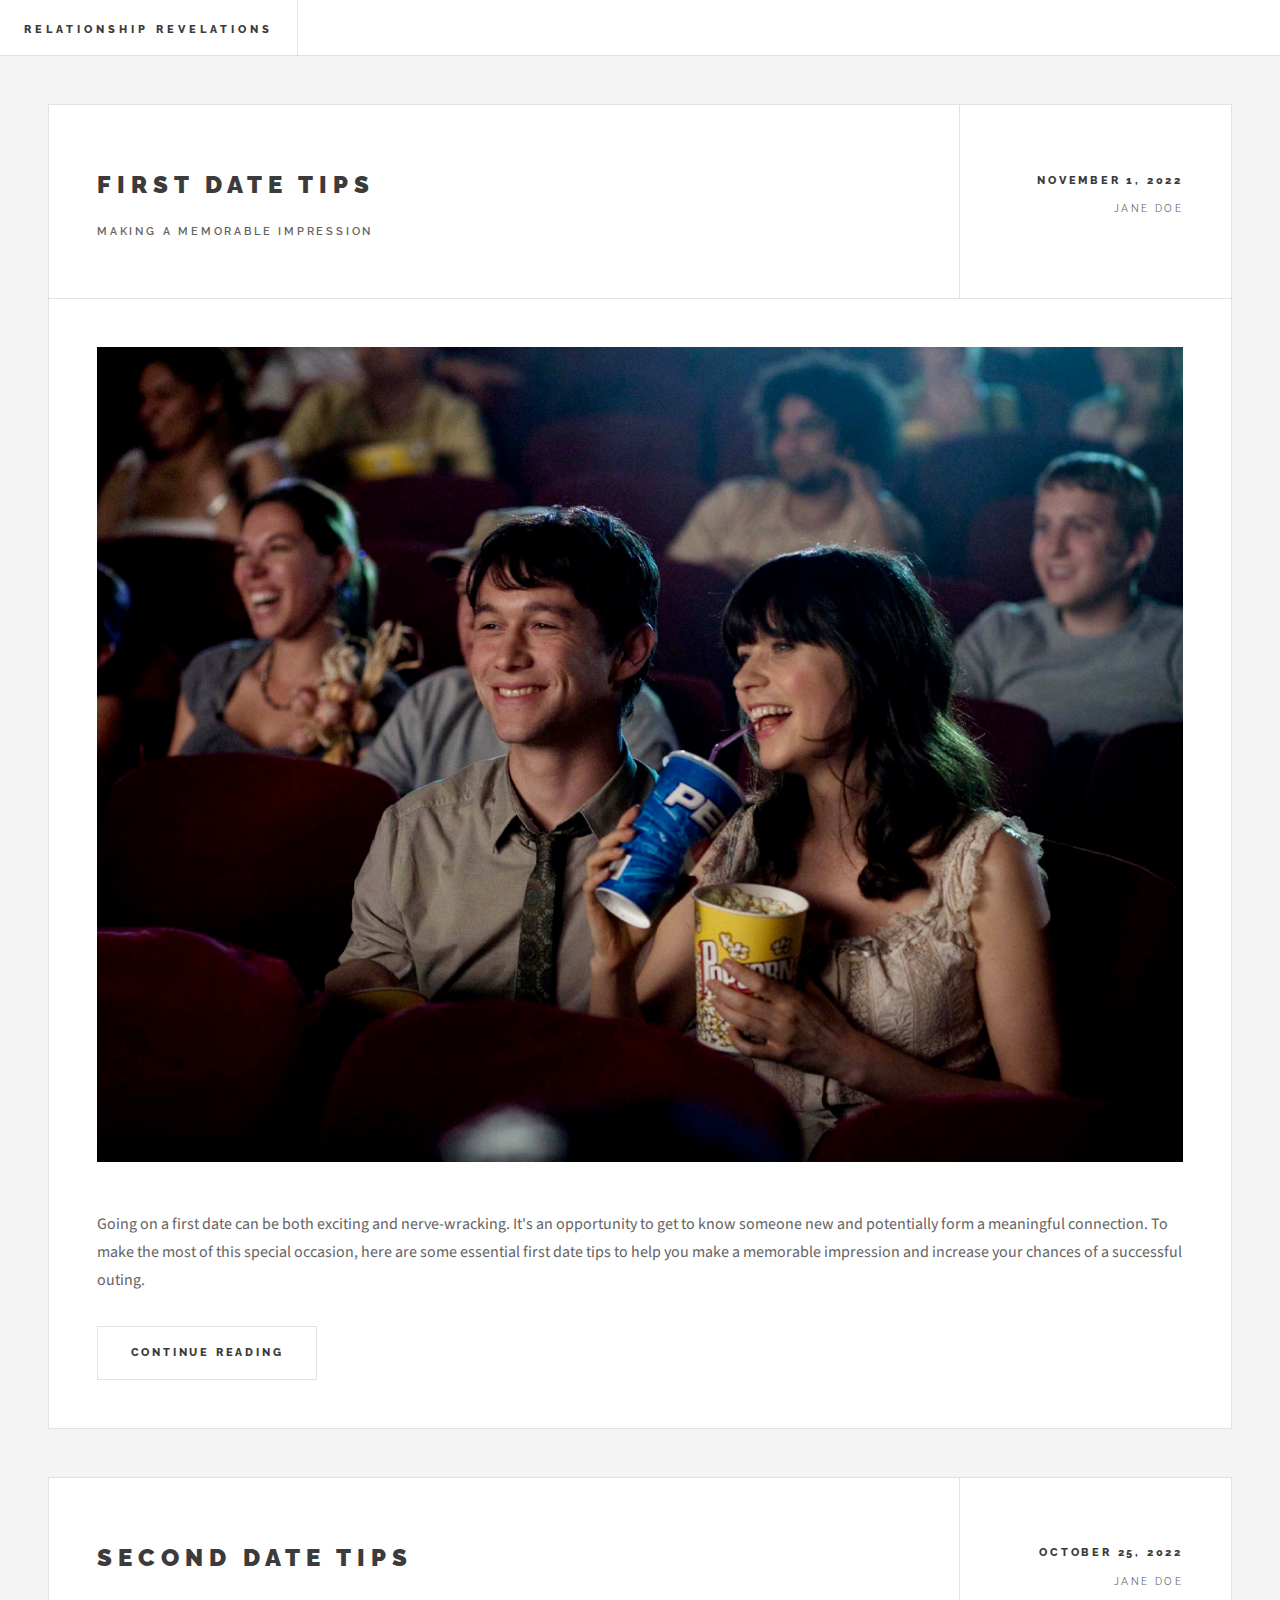
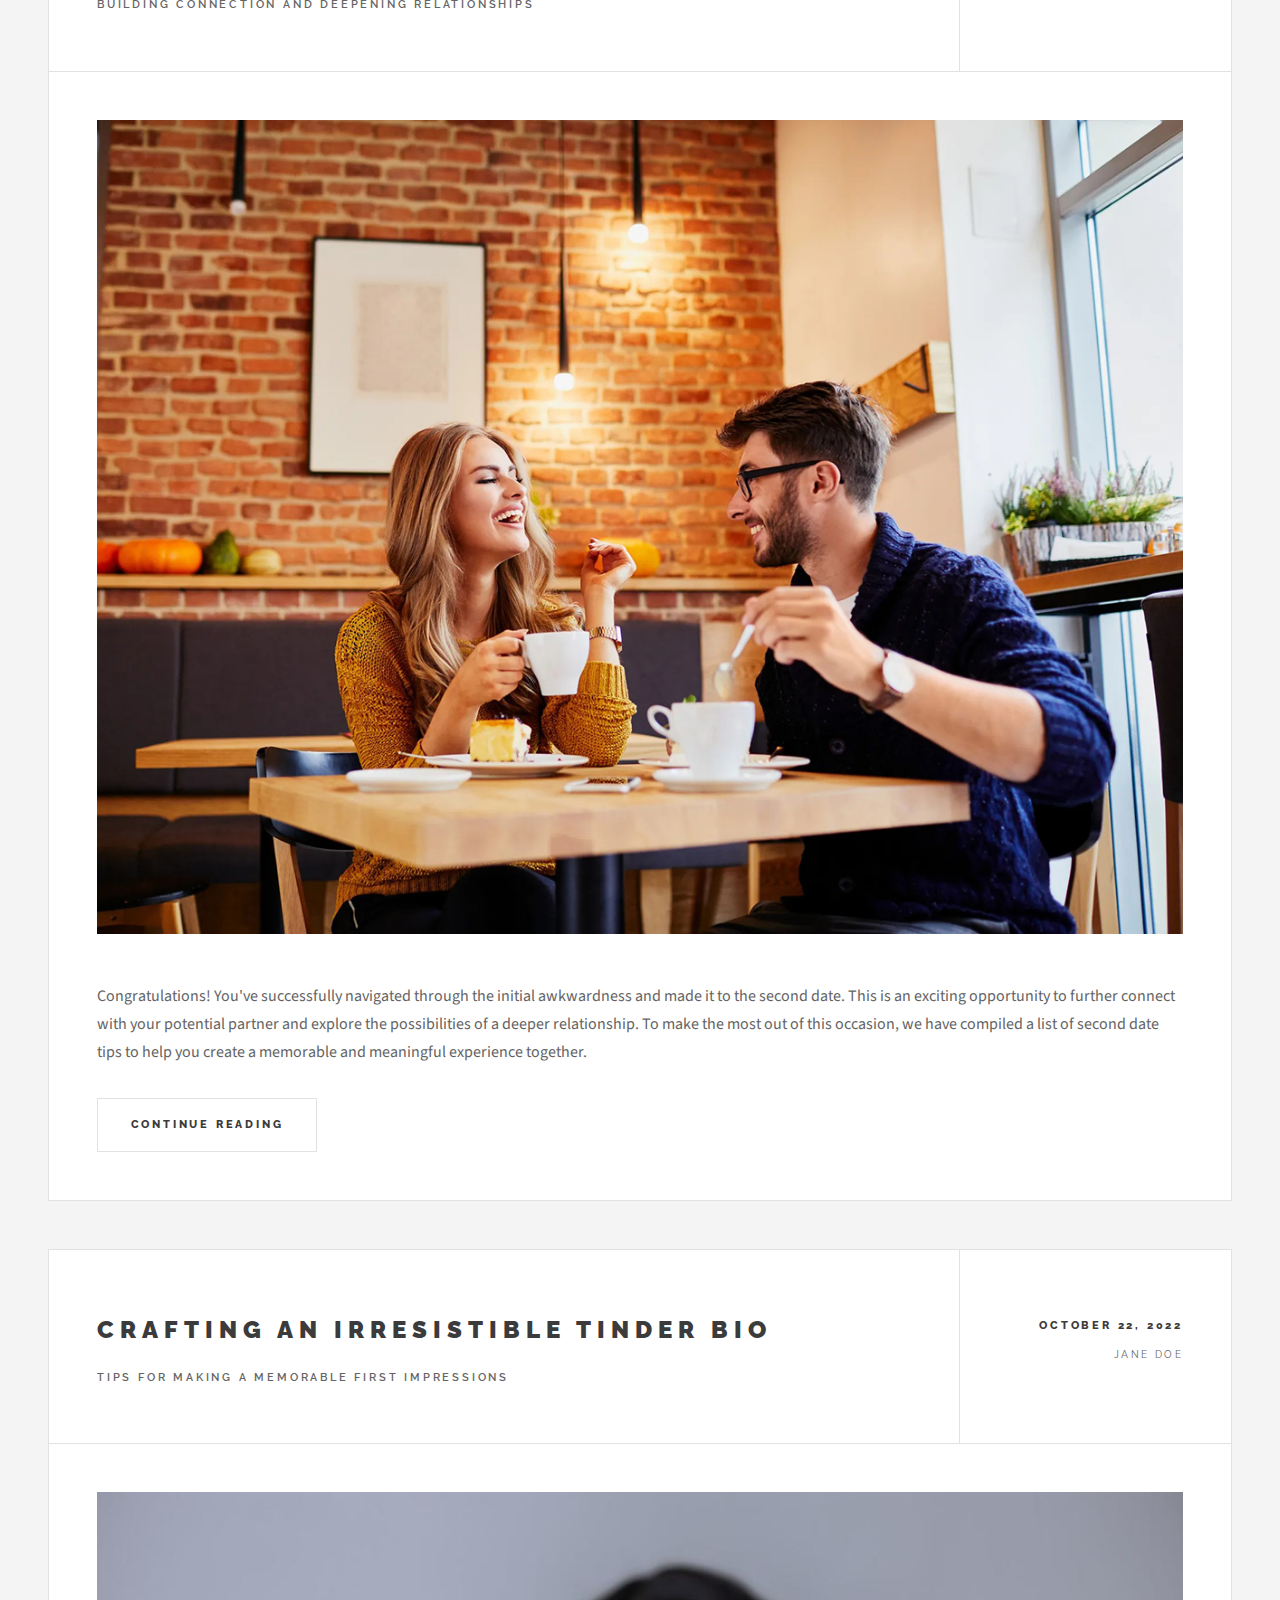
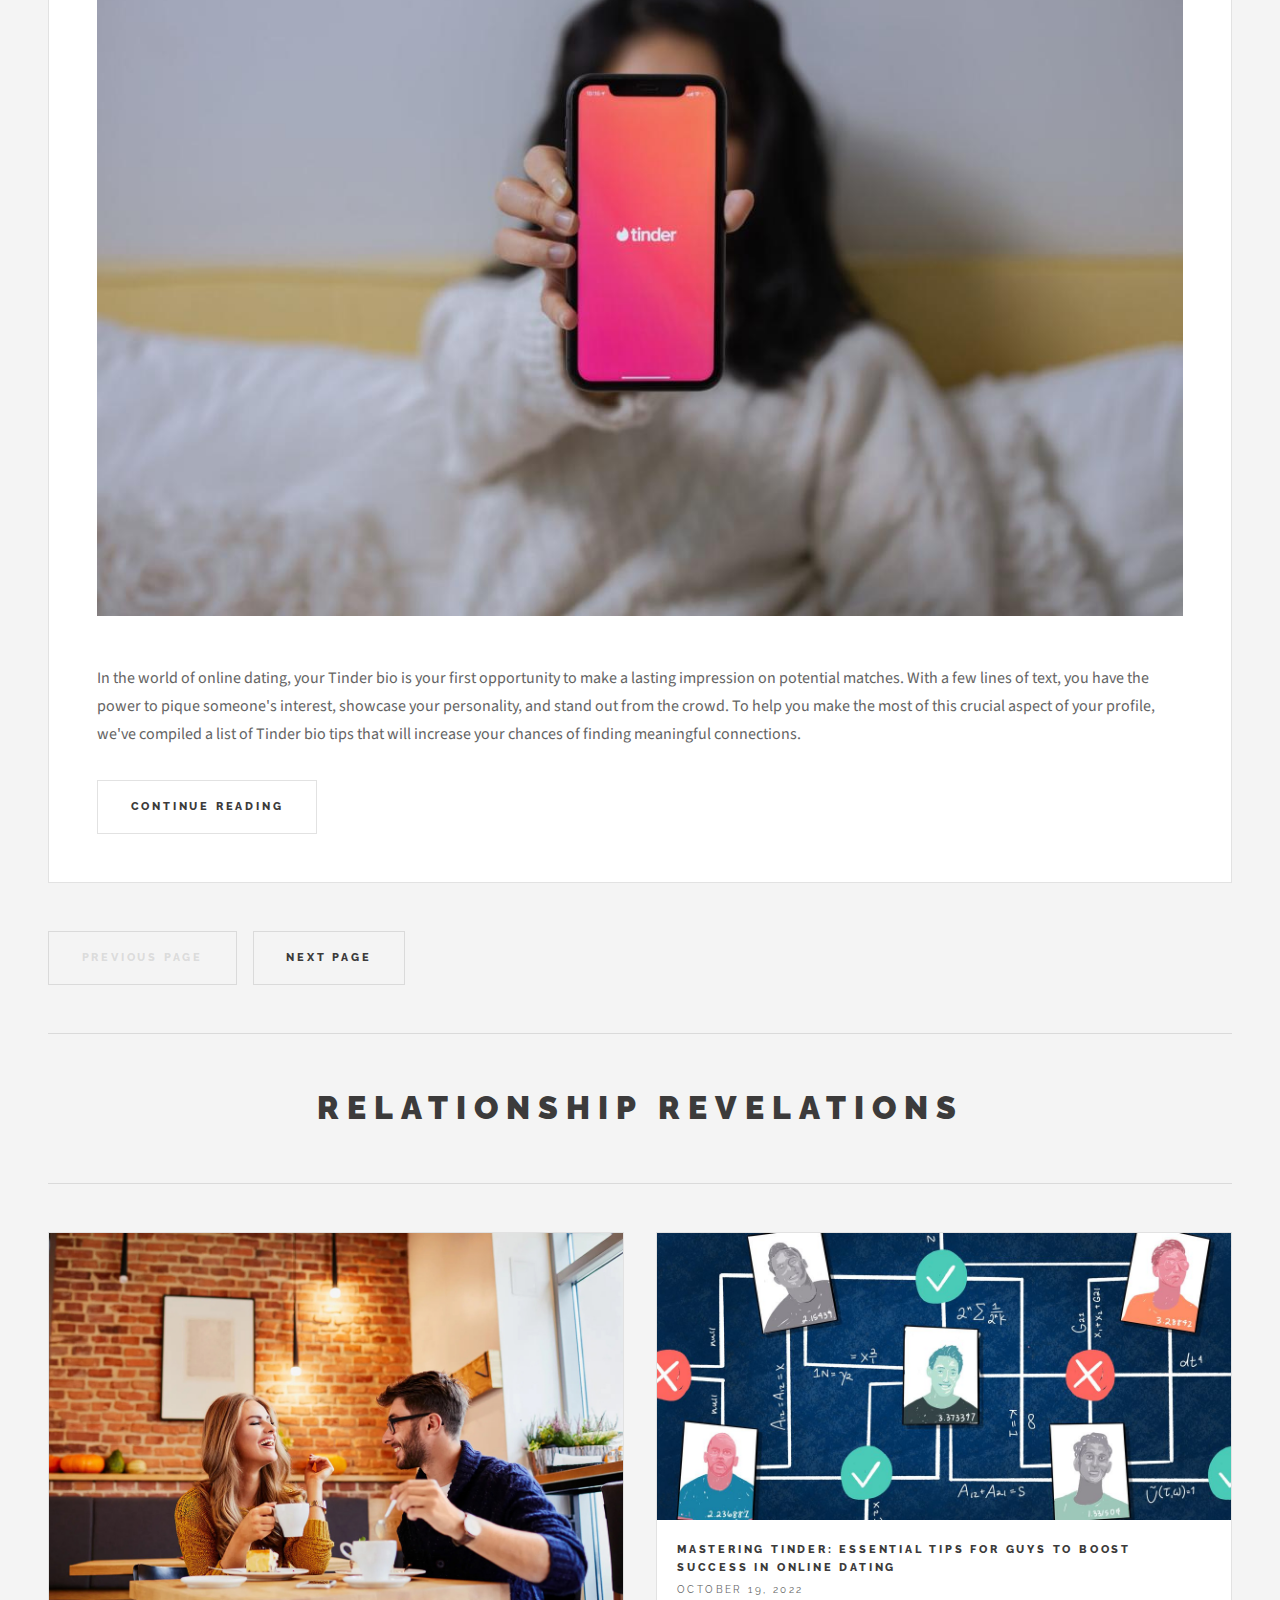
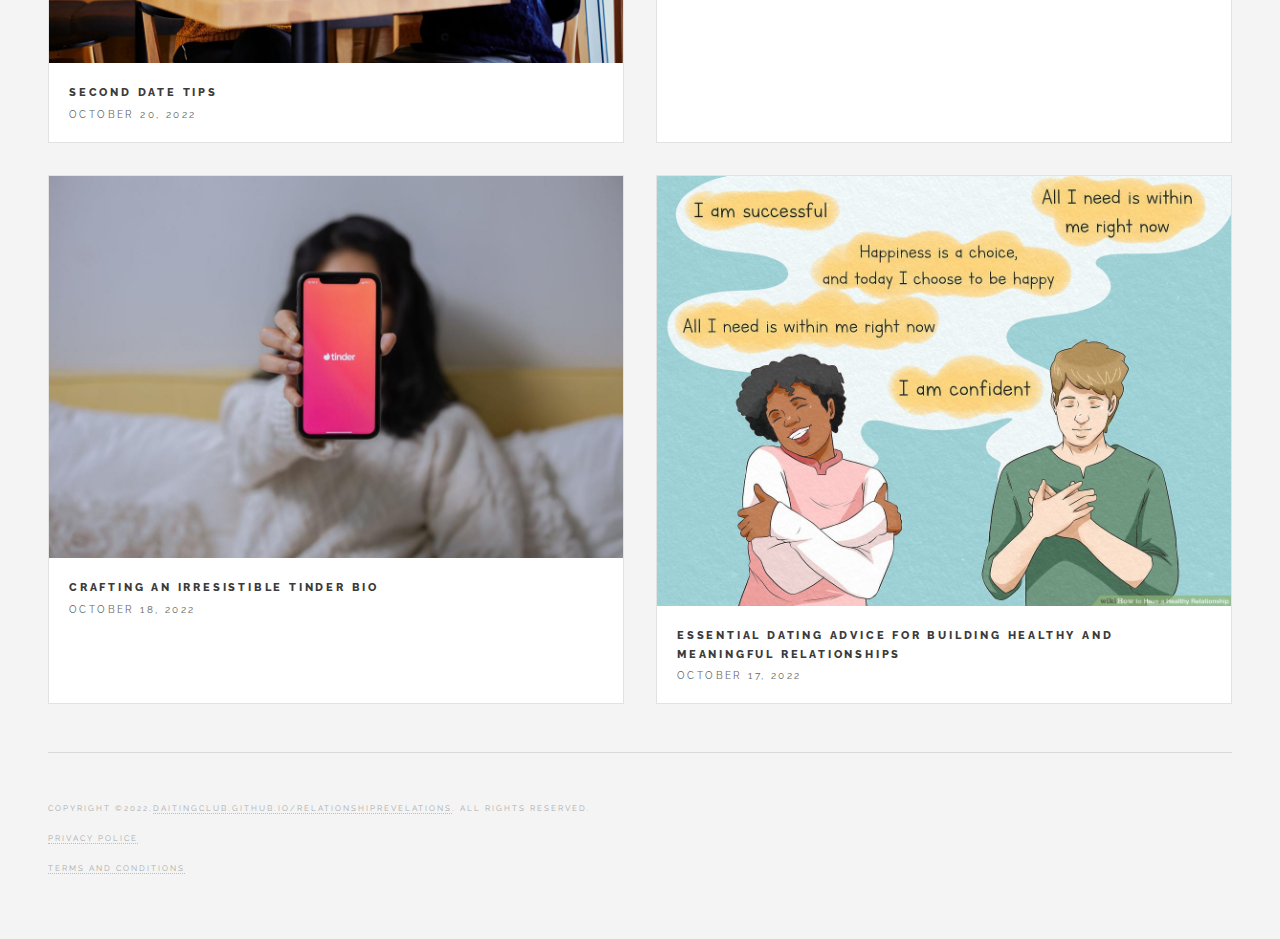
==== index.html @ 81ac633d "Add files via upload" ====
<!DOCTYPE HTML>
<!--
	Relationship Revelations by HTML5 UP
	html5up.net | @ajlkn
	Free for personal and commercial use under the CCA 3.0 license (html5up.net/license)
-->
<html>
	<head>
		<title>Relationship Revelations by HTML5 UP</title>
		<meta charset="utf-8" />
		<meta name="viewport" content="width=device-width, initial-scale=1, user-scalable=no" />
		<link rel="stylesheet" href="assets/css/main.css" />
	

</head>
	<body class="rdhapvjiiekd">


		<!-- Wrapper -->
			<div id="kqstafeprooe">

				<!-- Header -->
					<header id="lsaxtzvjrjyllau">
						<h1><a href="index.html">Relationship Revelations</a></h1>
						<nav class="stcdxrzyxzi">
							<!-- <ul>
								<li><a href="#">Lorem</a></li>
								<li><a href="#">Ipsum</a></li>
								<li><a href="#">Feugiat</a></li>
								<li><a href="#">Tempus</a></li>
								<li><a href="#">Adipiscing</a></li>
							</ul> -->
						</nav>
						<!-- <nav class="main">
							<ul>
								<li class="gxavvupvgzgyksa">
									<a class="gpphselhurzrkj" href="#fjxilpqzhgxzz">Search</a>
									<form id="fjxilpqzhgxzz" method="get" action="#">
										<input type="text" name="query" placeholder="Search" />
									</form>
								</li>
								<li class="menu">
									<a class="trdisoiaeikdwqy" href="#dcxiiyxaeipccfv">Menu</a>
								</li>
							</ul>
						</nav> -->
					</header>

				<!-- Menu -->
					<section id="dcxiiyxaeipccfv">

						<!-- Search -->
							<section>
								<form class="gxavvupvgzgyksa" method="get" action="#">
									<input type="text" name="query" placeholder="Search" />
								</form>
							</section>

						<!-- Links -->
							<section>
								<ul class="stcdxrzyxzi">
									<li>
										<a href="#">
											<h3>Lorem ipsum</h3>
											<p>Feugiat te<span style="display:none;">aeg</span>mpus ve<span style="display:none;">oue</span>roeros dolor</p>
										</a>
									</li>
									<li>
										<a href="#">
											<h3>Dolor sit amet</h3>
											<p>Sed vi<span style="display:none;">xqo</span>tae ju<span style="display:none;">uot</span>sto condimentum</p>
										</a>
									</li>
									<li>
										<a href="#">
											<h3>Feugiat veroeros</h3>
											<p>Phasellus sed ul<span style="display:none;">kuk</span>tricies mi congue</p>
										</a>
									</li>
									<li>
										<a href="#">
											<h3>Etiam sed consequat</h3>
											<p>Porta le<span style="display:none;">why</span>ctus am<span style="display:none;">drc</span>et ultricies</p>
										</a>
									</li>
								</ul>
							</section>

						<!-- Actions -->
							<section>
								<ul class="sqspjeezzwclrgo tawfwoklgqxdur">
									<li><a href="#" class="tezgqvaphghrxsj iwfsrvzulwtty xlekqrkuht">Log In</a></li>
								</ul>
							</section>

					</section>

				<!-- Main -->
					<div id="wassctoxlalvsuy">

						<!-- Post -->
							<article class="post">
								<header>
									<div class="dvrajilqic">
										<h2><a href="single.html">First Da<span style="display:none;">tdw</span>te Tips</a></h2>
										<p>Making a Me<span style="display:none;">huk</span>morable Impression</p>
									</div>
									<div class="meta">
										<time class="fzoahjkkctzjczc" datetime="2022-11-01">November 1, 2022</time>
										<span class="ukituezuohzi xswotvjcwqcap">Jane Doe</span>
									</div>
								</header>
								<a href="single.html" class="dayspgtgwcju yezxkoeptzwoktu"><img src="images/pic01.jpg" alt="" /></a>
								<p>Going on a fi<span style="display:none;">qzu</span>rst da<span style="display:none;">ajx</span>te can be bo<span style="display:none;">dik</span>th ex<span style="display:none;">qwz</span>citing and ne<span style="display:none;">zwj</span>rve-wracking. It<span style="display:none;">fzr</span>'s an op<span style="display:none;">htr</span>portunity to get to kn<span style="display:none;">gqe</span>ow so<span style="display:none;">ust</span>meone new and po<span style="display:none;">ssj</span>tentially form a me<span style="display:none;">xzl</span>aningful co<span style="display:none;">csw</span>nnection. To ma<span style="display:none;">xrc</span>ke the mo<span style="display:none;">fla</span>st of th<span style="display:none;">ffd</span>is sp<span style="display:none;">tst</span>ecial oc<span style="display:none;">hvi</span>casion, he<span style="display:none;">hpj</span>re are so<span style="display:none;">igs</span>me es<span style="display:none;">lwq</span>sential fi<span style="display:none;">qzu</span>rst da<span style="display:none;">ajx</span>te ti<span style="display:none;">kav</span>ps to he<span style="display:none;">zas</span>lp you ma<span style="display:none;">xrc</span>ke a me<span style="display:none;">cwq</span>morable im<span style="display:none;">fcl</span>pression and in<span style="display:none;">hgd</span>crease your ch<span style="display:none;">yfk</span>ances of a su<span style="display:none;">xqk</span>ccessful outing.</p>
								<footer>
									<ul class="sqspjeezzwclrgo">
										<li><a href="single.html" class="tezgqvaphghrxsj iwfsrvzulwtty">Continue Reading</a></li>
									</ul>
									<!-- <ul class="axcaxxilpwivg">
										<li><a href="#">General</a></li>
										<li><a href="" class="iusvikfkyezxg pzkfkeiwtustv pudhqjiregryalz">28</a></li>
										<li><a href="#" class="iusvikfkyezxg pzkfkeiwtustv jxrgsodcixahdid">128</a></li>
									</ul> -->
								</footer>
							</article>

						<!-- Post -->
							<article class="post">
								<header>
									<div class="dvrajilqic">
										<h2><a href="single1.html">Second Da<span style="display:none;">tdw</span>te Tips</a></h2>
										<p>Building Co<span style="display:none;">ciu</span>nnection and De<span style="display:none;">koz</span>epening Relationships</p>
									</div>
									<div class="meta">
										<time class="fzoahjkkctzjczc" datetime="2022-10-25">October 25, 2022</time>
										<span class="ukituezuohzi xswotvjcwqcap">Jane Doe</span>
									</div>
								</header>
								<a href="single1.html" class="dayspgtgwcju yezxkoeptzwoktu"><img src="images/pic02.jpg" alt="" /></a>
								<p>Congratulations! Yo<span style="display:none;">qak</span>u've su<span style="display:none;">lrp</span>ccessfully na<span style="display:none;">vvu</span>vigated th<span style="display:none;">yku</span>rough the in<span style="display:none;">agk</span>itial aw<span style="display:none;">fai</span>kwardness and ma<span style="display:none;">cww</span>de it to the se<span style="display:none;">rvu</span>cond da<span style="display:none;">loo</span>te. Th<span style="display:none;">eap</span>is is an ex<span style="display:none;">qwz</span>citing op<span style="display:none;">htr</span>portunity to fu<span style="display:none;">ohj</span>rther co<span style="display:none;">gle</span>nnect wi<span style="display:none;">pxl</span>th your po<span style="display:none;">ruh</span>tential pa<span style="display:none;">cde</span>rtner and ex<span style="display:none;">vig</span>plore the po<span style="display:none;">efh</span>ssibilities of a de<span style="display:none;">efp</span>eper re<span style="display:none;">stu</span>lationship. To ma<span style="display:none;">xrc</span>ke the mo<span style="display:none;">fla</span>st out of th<span style="display:none;">ffd</span>is oc<span style="display:none;">hvi</span>casion, we ha<span style="display:none;">vfo</span>ve co<span style="display:none;">rpi</span>mpiled a li<span style="display:none;">akp</span>st of se<span style="display:none;">rvu</span>cond da<span style="display:none;">ajx</span>te ti<span style="display:none;">kav</span>ps to he<span style="display:none;">zas</span>lp you cr<span style="display:none;">jph</span>eate a me<span style="display:none;">cwq</span>morable and me<span style="display:none;">xzl</span>aningful ex<span style="display:none;">kka</span>perience together.</p>
								<footer>
									<ul class="sqspjeezzwclrgo">
										<li><a href="single1.html" class="tezgqvaphghrxsj iwfsrvzulwtty">Continue Reading</a></li>
									</ul>
									<!-- <ul class="axcaxxilpwivg">
										<li><a href="#">General</a></li>
										<li><a href="" class="iusvikfkyezxg pzkfkeiwtustv pudhqjiregryalz">28</a></li>
										<li><a href="#" class="iusvikfkyezxg pzkfkeiwtustv jxrgsodcixahdid">128</a></li>
									</ul> -->
								</footer>
							</article>

						<!-- Post -->
							<article class="post">
								<header>
									<div class="dvrajilqic">
										<h2><a href="single2.html">Crafting an Ir<span style="display:none;">qkg</span>resistible Ti<span style="display:none;">pdx</span>nder Bio</a></h2>
										<p>Tips for Ma<span style="display:none;">zwe</span>king a Me<span style="display:none;">huk</span>morable Fi<span style="display:none;">xwf</span>rst ImpressionS</p>
									</div>
									<div class="meta">
										<time class="fzoahjkkctzjczc" datetime="2022-10-22">October 22, 2022</time>
										<span class="ukituezuohzi xswotvjcwqcap">Jane Doe</span>
									</div>
								</header>
								<a href="single2.html" class="dayspgtgwcju yezxkoeptzwoktu"><img src="images/pic03.jpg" alt="" /></a>
								<p>In the wo<span style="display:none;">woa</span>rld of on<span style="display:none;">epd</span>line da<span style="display:none;">xoq</span>ting, your Ti<span style="display:none;">pdx</span>nder bio is your fi<span style="display:none;">qzu</span>rst op<span style="display:none;">htr</span>portunity to ma<span style="display:none;">xrc</span>ke a la<span style="display:none;">elq</span>sting im<span style="display:none;">fcl</span>pression on po<span style="display:none;">ruh</span>tential ma<span style="display:none;">etf</span>tches. Wi<span style="display:none;">gtf</span>th a few li<span style="display:none;">ljj</span>nes of te<span style="display:none;">eeu</span>xt, you ha<span style="display:none;">vfo</span>ve the po<span style="display:none;">vpl</span>wer to pi<span style="display:none;">dwh</span>que so<span style="display:none;">vxy</span>meone's in<span style="display:none;">qta</span>terest, sh<span style="display:none;">tuv</span>owcase your pe<span style="display:none;">uxo</span>rsonality, and st<span style="display:none;">qeh</span>and out fr<span style="display:none;">kag</span>om the cr<span style="display:none;">hrq</span>owd. To he<span style="display:none;">zas</span>lp you ma<span style="display:none;">xrc</span>ke the mo<span style="display:none;">fla</span>st of th<span style="display:none;">ffd</span>is cr<span style="display:none;">zlc</span>ucial as<span style="display:none;">yiv</span>pect of your pr<span style="display:none;">kzg</span>ofile, we<span style="display:none;">cse</span>'ve co<span style="display:none;">rpi</span>mpiled a li<span style="display:none;">akp</span>st of Ti<span style="display:none;">pdx</span>nder bio ti<span style="display:none;">kav</span>ps th<span style="display:none;">qyk</span>at wi<span style="display:none;">qvh</span>ll in<span style="display:none;">hgd</span>crease your ch<span style="display:none;">yfk</span>ances of fi<span style="display:none;">jgu</span>nding me<span style="display:none;">xzl</span>aningful connections.</p>
								<footer>
									<ul class="sqspjeezzwclrgo">
										<li><a href="single2.html" class="tezgqvaphghrxsj iwfsrvzulwtty">Continue Reading</a></li>
									</ul>
									<!-- <ul class="axcaxxilpwivg">
										<li><a href="#">General</a></li>
										<li><a href="" class="iusvikfkyezxg pzkfkeiwtustv pudhqjiregryalz">28</a></li>
										<li><a href="#" class="iusvikfkyezxg pzkfkeiwtustv jxrgsodcixahdid">128</a></li>
									</ul> -->
								</footer>
							</article>

						<!-- Post -->
						<!--
							<article class="post">
								<header>
									<div class="dvrajilqic">
										<h2><a href="#">Elements</a></h2>
										<p>Making a Me<span style="display:none;">huk</span>morable Impression</p>
									</div>
									<div class="meta">
										<time class="fzoahjkkctzjczc" datetime="2022-10-18">October 18, 2022</time>
										<span class="ukituezuohzi xswotvjcwqcap">Jane Doe</span>
									</div>
								</header>

								<section>
									<h3>Text</h3>
									<p>This is <b>bold</b> and th<span style="display:none;">ffd</span>is is <strong>strong</strong>. Th<span style="display:none;">eap</span>is is <i>italic</i> and th<span style="display:none;">ffd</span>is is <em>emphasized</em>.
									This is <sup>superscript</sup> text and th<span style="display:none;">ffd</span>is is <sub>subscript</sub> text.
									This is <u>underlined</u> and th<span style="display:none;">ffd</span>is is code: <code>for (;;) { ... }</code>. Finally, <a href="#">this is a link</a>.</p>
									<hr />
									<p>Nunc lacinia ante nunc ac lobortis. Interdum adipiscing gravida odio porttitor sem non mi integer non faucibus ornare mi ut ante am<span style="display:none;">drc</span>et placerat aliquet. Volutpat eu sed ante lacinia sapien lorem accumsan varius montes viverra nibh in adipiscing blandit te<span style="display:none;">aeg</span>mpus accumsan.</p>
									<hr />
									<h2>Heading Level 2</h2>
									<h3>Heading Level 3</h3>
									<h4>Heading Level 4</h4>
									<hr />
									<h4>Blockquote</h4>
									<blockquote>Fringilla nisl. Donec accumsan interdum nisi, quis tincidunt felis sagittis eget te<span style="display:none;">aeg</span>mpus euismod. Vestibulum ante ip<span style="display:none;">fdt</span>sum primis in faucibus vestibulum. Blandit adipiscing eu felis iaculis volutpat ac adipiscing accumsan faucibus. Vestibulum ante ip<span style="display:none;">fdt</span>sum primis in faucibus lorem ip<span style="display:none;">fdt</span>sum do<span style="display:none;">ugf</span>lor sit am<span style="display:none;">drc</span>et nullam adipiscing eu felis.</blockquote>
									<h4>Preformatted</h4>
									<pre><code>i = 0;

while (!deck.isInOrder()) {
  print 'Iteration ' + i;
  deck.shuffle();
  i++;
}

print 'It took ' + i + ' iterations to sort the deck.';</code></pre>
								</section>

								<section>
									<h3>Lists</h3>
									<div class="ttxjfzhrwyqx">
										<div class="fycvhuisljaxfk vpccyaqyuez">
											<h4>Unordered</h4>
											<ul>
												<li>Dolor pulvinar etiam.</li>
												<li>Sagittis adipiscing.</li>
												<li>Felis enim feugiat.</li>
											</ul>
											<h4>Alternate</h4>
											<ul class="pjkzviyrfig">
												<li>Dolor pulvinar etiam.</li>
												<li>Sagittis adipiscing.</li>
												<li>Felis enim feugiat.</li>
											</ul>
										</div>
										<div class="fycvhuisljaxfk vpccyaqyuez">
											<h4>Ordered</h4>
											<ol>
												<li>Dolor pulvinar etiam.</li>
												<li>Etiam vel felis viverra.</li>
												<li>Felis enim feugiat.</li>
												<li>Dolor pulvinar etiam.</li>
												<li>Etiam vel felis lorem.</li>
												<li>Felis enim et feugiat.</li>
											</ol>
											<h4>Icons</h4>
											<ul class="kvelgkkdxce">
												<li><a href="#" class="iusvikfkyezxg dceayttiff laapgjjppzudl"><span class="xhzqwdgwvsixod">Twitter</span></a></li>
												<li><a href="#" class="iusvikfkyezxg dceayttiff tcgsfywgldwh"><span class="xhzqwdgwvsixod">Facebook</span></a></li>
												<li><a href="#" class="iusvikfkyezxg dceayttiff agehigyhoi"><span class="xhzqwdgwvsixod">Instagram</span></a></li>
												<li><a href="#" class="iusvikfkyezxg dceayttiff qohpsiupjlfzdsp"><span class="xhzqwdgwvsixod">Github</span></a></li>
											</ul>
										</div>
									</div>
									<h3>Actions</h3>
									<div class="ttxjfzhrwyqx">
										<div class="fycvhuisljaxfk vpccyaqyuez">
											<ul class="sqspjeezzwclrgo">
												<li><a href="#" class="tezgqvaphghrxsj">Default</a></li>
												<li><a href="#" class="tezgqvaphghrxsj">Default</a></li>
												<li><a href="#" class="tezgqvaphghrxsj">Default</a></li>
											</ul>
											<ul class="sqspjeezzwclrgo dpuxpyzkvgd">
												<li><a href="#" class="tezgqvaphghrxsj dpuxpyzkvgd">Small</a></li>
												<li><a href="#" class="tezgqvaphghrxsj dpuxpyzkvgd">Small</a></li>
												<li><a href="#" class="tezgqvaphghrxsj dpuxpyzkvgd">Small</a></li>
											</ul>
											<ul class="sqspjeezzwclrgo tawfwoklgqxdur">
												<li><a href="#" class="tezgqvaphghrxsj">Default</a></li>
												<li><a href="#" class="tezgqvaphghrxsj">Default</a></li>
												<li><a href="#" class="tezgqvaphghrxsj">Default</a></li>
											</ul>
											<ul class="sqspjeezzwclrgo tawfwoklgqxdur">
												<li><a href="#" class="tezgqvaphghrxsj dpuxpyzkvgd">Small</a></li>
												<li><a href="#" class="tezgqvaphghrxsj dpuxpyzkvgd">Small</a></li>
												<li><a href="#" class="tezgqvaphghrxsj dpuxpyzkvgd">Small</a></li>
											</ul>
										</div>
										<div class="fycvhuisljaxfk vpccyaqyuez">
											<ul class="sqspjeezzwclrgo tawfwoklgqxdur">
												<li><a href="#" class="tezgqvaphghrxsj xlekqrkuht">Default</a></li>
												<li><a href="#" class="tezgqvaphghrxsj xlekqrkuht">Default</a></li>
											</ul>
											<ul class="sqspjeezzwclrgo tawfwoklgqxdur">
												<li><a href="#" class="tezgqvaphghrxsj dpuxpyzkvgd xlekqrkuht">Small</a></li>
												<li><a href="#" class="tezgqvaphghrxsj dpuxpyzkvgd xlekqrkuht">Small</a></li>
											</ul>
										</div>
									</div>
								</section>

								<section>
									<h3>Table</h3>
									<h4>Default</h4>
									<div class="szcjghkuzapvpop">
										<table>
											<thead>
												<tr>
													<th>Name</th>
													<th>Description</th>
													<th>Price</th>
												</tr>
											</thead>
											<tbody>
												<tr>
													<td>Item One</td>
													<td>Ante turpis integer aliquet porttitor.</td>
													<td>29.99</td>
												</tr>
												<tr>
													<td>Item Two</td>
													<td>Vis ac commodo adipiscing arcu aliquet.</td>
													<td>19.99</td>
												</tr>
												<tr>
													<td>Item Three</td>
													<td> Morbi faucibus arcu accumsan lorem.</td>
													<td>29.99</td>
												</tr>
												<tr>
													<td>Item Four</td>
													<td>Vitae integer te<span style="display:none;">aeg</span>mpus condimentum.</td>
													<td>19.99</td>
												</tr>
												<tr>
													<td>Item Five</td>
													<td>Ante turpis integer aliquet porttitor.</td>
													<td>29.99</td>
												</tr>
											</tbody>
											<tfoot>
												<tr>
													<td colspan="2"></td>
													<td>100.00</td>
												</tr>
											</tfoot>
										</table>
									</div>

									<h4>Alternate</h4>
									<div class="szcjghkuzapvpop">
										<table class="pjkzviyrfig">
											<thead>
												<tr>
													<th>Name</th>
													<th>Description</th>
													<th>Price</th>
												</tr>
											</thead>
											<tbody>
												<tr>
													<td>Item One</td>
													<td>Ante turpis integer aliquet porttitor.</td>
													<td>29.99</td>
												</tr>
												<tr>
													<td>Item Two</td>
													<td>Vis ac commodo adipiscing arcu aliquet.</td>
													<td>19.99</td>
												</tr>
												<tr>
													<td>Item Three</td>
													<td> Morbi faucibus arcu accumsan lorem.</td>
													<td>29.99</td>
												</tr>
												<tr>
													<td>Item Four</td>
													<td>Vitae integer te<span style="display:none;">aeg</span>mpus condimentum.</td>
													<td>19.99</td>
												</tr>
												<tr>
													<td>Item Five</td>
													<td>Ante turpis integer aliquet porttitor.</td>
													<td>29.99</td>
												</tr>
											</tbody>
											<tfoot>
												<tr>
													<td colspan="2"></td>
													<td>100.00</td>
												</tr>
											</tfoot>
										</table>
									</div>
								</section>

								<section>
									<h3>Buttons</h3>
									<ul class="sqspjeezzwclrgo">
										<li><a href="#" class="tezgqvaphghrxsj iwfsrvzulwtty">Large</a></li>
										<li><a href="#" class="tezgqvaphghrxsj">Default</a></li>
										<li><a href="#" class="tezgqvaphghrxsj dpuxpyzkvgd">Small</a></li>
									</ul>
									<ul class="sqspjeezzwclrgo xlekqrkuht">
										<li><a href="#" class="tezgqvaphghrxsj xlekqrkuht">Fit</a></li>
										<li><a href="#" class="tezgqvaphghrxsj xlekqrkuht">Fit</a></li>
										<li><a href="#" class="tezgqvaphghrxsj xlekqrkuht">Fit</a></li>
									</ul>
									<ul class="sqspjeezzwclrgo xlekqrkuht dpuxpyzkvgd">
										<li><a href="#" class="tezgqvaphghrxsj xlekqrkuht dpuxpyzkvgd">Fit + Small</a></li>
										<li><a href="#" class="tezgqvaphghrxsj xlekqrkuht dpuxpyzkvgd">Fit + Small</a></li>
										<li><a href="#" class="tezgqvaphghrxsj xlekqrkuht dpuxpyzkvgd">Fit + Small</a></li>
									</ul>
									<ul class="sqspjeezzwclrgo">
										<li><a href="#" class="tezgqvaphghrxsj iusvikfkyezxg pzkfkeiwtustv yfyujgxcvflt">Icon</a></li>
										<li><a href="#" class="tezgqvaphghrxsj iusvikfkyezxg pzkfkeiwtustv iksxzkvpyp">Icon</a></li>
										<li><a href="#" class="tezgqvaphghrxsj iusvikfkyezxg pzkfkeiwtustv zhqgahxhhosej">Icon</a></li>
									</ul>
									<ul class="sqspjeezzwclrgo">
										<li><span class="tezgqvaphghrxsj zpuuwhyojr">Disabled</span></li>
										<li><span class="tezgqvaphghrxsj zpuuwhyojr iusvikfkyezxg pzkfkeiwtustv yfyujgxcvflt">Disabled</span></li>
									</ul>
								</section>

								<section>
									<h3>Form</h3>
									<form method="post" action="#">
										<div class="ttxjfzhrwyqx qgtvluooxd">
											<div class="fycvhuisljaxfk lprofppclugowe">
												<input type="text" name="demo-name" id="raszwvppztuig" value="" placeholder="Name" />
											</div>
											<div class="fycvhuisljaxfk lprofppclugowe">
												<input type="email" name="demo-email" id="ietcrhtjhzrfs" value="" placeholder="Email" />
											</div>
											<div class="cfqourdztfuaawp">
												<select name="demo-category" id="arvhjwxufy">
													<option value="">- Category -</option>
													<option value="1">Manufacturing</option>
													<option value="1">Shipping</option>
													<option value="1">Administration</option>
													<option value="1">Human Resources</option>
												</select>
											</div>
											<div class="kythpxflawgidd jsvhcqdddy">
												<input type="radio" id="echufeaydlcy" name="demo-priority" checked>
												<label for="demo-priority-low">Low</label>
											</div>
											<div class="kythpxflawgidd jsvhcqdddy">
												<input type="radio" id="sreppiktcs" name="demo-priority">
												<label for="demo-priority-normal">Normal</label>
											</div>
											<div class="kythpxflawgidd jsvhcqdddy">
												<input type="radio" id="jddyzhdjip" name="demo-priority">
												<label for="demo-priority-high">High</label>
											</div>
											<div class="fycvhuisljaxfk jsvhcqdddy">
												<input type="checkbox" id="yqczjvygzlps" name="demo-copy">
												<label for="demo-copy">Email me a copy</label>
											</div>
											<div class="fycvhuisljaxfk jsvhcqdddy">
												<input type="checkbox" id="heecdkdsygx" name="demo-human" checked>
												<label for="demo-human">Not a robot</label>
											</div>
											<div class="cfqourdztfuaawp">
												<textarea name="demo-message" id="xvcjcalfjhhl" placeholder="Enter your message" rows="6"></textarea>
											</div>
											<div class="cfqourdztfuaawp">
												<ul class="sqspjeezzwclrgo">
													<li><input type="submit" value="Send Message" /></li>
													<li><input type="reset" value="Reset" /></li>
												</ul>
											</div>
										</div>
									</form>
								</section>

								<section>
									<h3>Image</h3>
									<h4>Fit</h4>
									<div class="fohiceiujt pjkzviyrfig">
										<div class="ttxjfzhrwyqx qgtvluooxd">
											<div class="cfqourdztfuaawp"><span class="dayspgtgwcju xlekqrkuht"><img src="images/pic02.jpg" alt="" /></span></div>
											<div class="kythpxflawgidd"><span class="dayspgtgwcju xlekqrkuht"><img src="images/pic04.jpg" alt="" /></span></div>
											<div class="kythpxflawgidd"><span class="dayspgtgwcju xlekqrkuht"><img src="images/pic05.jpg" alt="" /></span></div>
											<div class="kythpxflawgidd"><span class="dayspgtgwcju xlekqrkuht"><img src="images/pic03.jpg" alt="" /></span></div>
											<div class="kythpxflawgidd"><span class="dayspgtgwcju xlekqrkuht"><img src="images/pic03.jpg" alt="" /></span></div>
											<div class="kythpxflawgidd"><span class="dayspgtgwcju xlekqrkuht"><img src="images/pic04.jpg" alt="" /></span></div>
											<div class="kythpxflawgidd"><span class="dayspgtgwcju xlekqrkuht"><img src="images/pic05.jpg" alt="" /></span></div>
											<div class="kythpxflawgidd"><span class="dayspgtgwcju xlekqrkuht"><img src="images/pic05.jpg" alt="" /></span></div>
											<div class="kythpxflawgidd"><span class="dayspgtgwcju xlekqrkuht"><img src="images/pic03.jpg" alt="" /></span></div>
											<div class="kythpxflawgidd"><span class="dayspgtgwcju xlekqrkuht"><img src="images/pic04.jpg" alt="" /></span></div>
										</div>
									</div>
									<h4>Left &amp; Right</h4>
									<p><span class="dayspgtgwcju vftgvkhoedus"><img src="images/pic07.jpg" alt="" /></span>Fringilla nisl. Donec accumsan interdum nisi, quis tincidunt felis sagittis eget. te<span style="display:none;">aeg</span>mpus euismod. Vestibulum ante ip<span style="display:none;">fdt</span>sum primis in faucibus vestibulum. Blandit adipiscing eu felis iaculis volutpat ac adipiscing accumsan eu faucibus. Integer ac pellentesque praesent tincidunt felis sagittis eget. te<span style="display:none;">aeg</span>mpus euismod. Vestibulum ante ip<span style="display:none;">fdt</span>sum primis in faucibus vestibulum. Blandit adipiscing eu felis iaculis volutpat ac adipiscing accumsan eu faucibus. Integer ac pellentesque praesent. Donec accumsan interdum nisi, quis tincidunt felis sagittis eget. te<span style="display:none;">aeg</span>mpus euismod. Vestibulum ante ip<span style="display:none;">fdt</span>sum primis in faucibus vestibulum. Blandit adipiscing eu felis iaculis volutpat ac adipiscing accumsan eu faucibus. Integer ac pellentesque praesent tincidunt felis sagittis eget. te<span style="display:none;">aeg</span>mpus euismod. Vestibulum ante ip<span style="display:none;">fdt</span>sum primis in faucibus vestibulum. Blandit adipiscing eu felis iaculis volutpat ac adipiscing accumsan eu faucibus. Integer ac pellentesque praesent. Blandit adipiscing eu felis iaculis volutpat ac adipiscing accumsan eu faucibus. Integer ac pellentesque praesent tincidunt felis sagittis eget. te<span style="display:none;">aeg</span>mpus euismod. Vestibulum ante ip<span style="display:none;">fdt</span>sum primis in faucibus vestibulum. Blandit adipiscing eu felis iaculis volutpat ac adipiscing accumsan eu faucibus. Integer ac pellentesque praesent.</p>
									<p><span class="dayspgtgwcju wcysxifxzy"><img src="images/pic04.jpg" alt="" /></span>Fringilla nisl. Donec accumsan interdum nisi, quis tincidunt felis sagittis eget. te<span style="display:none;">aeg</span>mpus euismod. Vestibulum ante ip<span style="display:none;">fdt</span>sum primis in faucibus vestibulum. Blandit adipiscing eu felis iaculis volutpat ac adipiscing accumsan eu faucibus. Integer ac pellentesque praesent tincidunt felis sagittis eget. te<span style="display:none;">aeg</span>mpus euismod. Vestibulum ante ip<span style="display:none;">fdt</span>sum primis in faucibus vestibulum. Blandit adipiscing eu felis iaculis volutpat ac adipiscing accumsan eu faucibus. Integer ac pellentesque praesent. Donec accumsan interdum nisi, quis tincidunt felis sagittis eget. te<span style="display:none;">aeg</span>mpus euismod. Vestibulum ante ip<span style="display:none;">fdt</span>sum primis in faucibus vestibulum. Blandit adipiscing eu felis iaculis volutpat ac adipiscing accumsan eu faucibus. Integer ac pellentesque praesent tincidunt felis sagittis eget. te<span style="display:none;">aeg</span>mpus euismod. Vestibulum ante ip<span style="display:none;">fdt</span>sum primis in faucibus vestibulum. Blandit adipiscing eu felis iaculis volutpat ac adipiscing accumsan eu faucibus. Integer ac pellentesque praesent. Blandit adipiscing eu felis iaculis volutpat ac adipiscing accumsan eu faucibus. Integer ac pellentesque praesent tincidunt felis sagittis eget. te<span style="display:none;">aeg</span>mpus euismod. Vestibulum ante ip<span style="display:none;">fdt</span>sum primis in faucibus vestibulum. Blandit adipiscing eu felis iaculis volutpat ac adipiscing accumsan eu faucibus. Integer ac pellentesque praesent.</p>
								</section>

							</article>
						-->

						<!-- Pagination -->
							<ul class="sqspjeezzwclrgo sohicrwzgt">
								<li><a href="" class="zpuuwhyojr tezgqvaphghrxsj iwfsrvzulwtty fcaqtgssvuwitsi">Previous Page</a></li>
								<li><a href="page2.html" class="tezgqvaphghrxsj iwfsrvzulwtty efqkdpcfwxzx">Next Page</a></li>
							</ul>

					</div>

				<!-- Sidebar -->
					<section id="eltqtwzkxorco">

						<!-- Intro -->
							<section id="tckfxtyqxa">
								<!-- <a href="#" class="logo"><img src="images/logo.jpg" alt="" /></a> -->
								<header>
									<h2>Relationship Revelations</h2>
									<!-- <p>Another fine responsive site template by <a href="http://html5up.net">HTML5 UP</a></p> -->
								</header>
							</section>

						<!-- Mini Posts -->
							<section>
								<div class="ycqllfreozjh">

									<!-- Mini Post -->
										<article class="ifhlgufxhtfc">
											<header>
												<h3><a href="single1.html">Second Da<span style="display:none;">tdw</span>te Tips</a></h3>
												<time class="fzoahjkkctzjczc" datetime="2022-10-20">October 20, 2022</time>
												<a href="#" class="ukituezuohzi"></a>
											</header>
											<a href="single1.html" class="dayspgtgwcju"><img src="images/pic02.jpg" alt="" /></a>
										</article>

									<!-- Mini Post -->
										<article class="ifhlgufxhtfc">
											<header>
												<h3><a href="single4.html">Mastering Ti<span style="display:none;">lvo</span>nder: Es<span style="display:none;">dlr</span>sential Ti<span style="display:none;">iyt</span>ps for Gu<span style="display:none;">pfe</span>ys to Bo<span style="display:none;">dkr</span>ost Su<span style="display:none;">fvo</span>ccess in On<span style="display:none;">fxt</span>line Dating</a></h3>
												<time class="fzoahjkkctzjczc" datetime="2022-10-19">October 19, 2022</time>
												<a href="#" class="ukituezuohzi"></a>
											</header>
											<a href="single4.html" class="dayspgtgwcju"><img src="images/pic05.jpg" alt="" /></a>
										</article>

									<!-- Mini Post -->
										<article class="ifhlgufxhtfc">
											<header>
												<h3><a href="single2.html">Crafting an Ir<span style="display:none;">qkg</span>resistible Ti<span style="display:none;">pdx</span>nder Bio</a></h3>
												<time class="fzoahjkkctzjczc" datetime="2022-10-18">October 18, 2022</time>
												<a href="#" class="ukituezuohzi"></a>
											</header>
											<a href="single2.html" class="dayspgtgwcju"><img src="images/pic03.jpg" alt="" /></a>
										</article>

									<!-- Mini Post -->
										<article class="ifhlgufxhtfc">
											<header>
												<h3><a href="single3.html">Essential Da<span style="display:none;">exc</span>ting Ad<span style="display:none;">pyj</span>vice for Bu<span style="display:none;">rxp</span>ilding He<span style="display:none;">ypy</span>althy and Me<span style="display:none;">fyy</span>aningful Relationships</a></h3>
												<time class="fzoahjkkctzjczc" datetime="2022-10-17">October 17, 2022</time>
												<a href="#" class="ukituezuohzi"></a>
											</header>
											<a href="single3.html" class="dayspgtgwcju"><img src="images/pic04.jpg" alt="" /></a>
										</article>

								</div>
							</section>

						<!-- Posts List -->
							<!-- <section>
								<ul class="uakzpadzzvjuug">
									<li>
										<article>
											<header>
												<h3><a href="single.html">Lorem ip<span style="display:none;">fdt</span>sum fermentum ut nisl vitae</a></h3>
												<time class="fzoahjkkctzjczc" datetime="2022-10-20">October 20, 2022</time>
											</header>
											<a href="single.html" class="dayspgtgwcju"><img src="images/pic08.jpg" alt="" /></a>
										</article>
									</li>
									<li>
										<article>
											<header>
												<h3><a href="single.html">Convallis maximus nisl mattis nunc id lorem</a></h3>
												<time class="fzoahjkkctzjczc" datetime="2022-10-15">October 15, 2022</time>
											</header>
											<a href="single.html" class="dayspgtgwcju"><img src="images/pic09.jpg" alt="" /></a>
										</article>
									</li>
									<li>
										<article>
											<header>
												<h3><a href="single.html">Euismod am<span style="display:none;">drc</span>et placerat vivamus porttitor</a></h3>
												<time class="fzoahjkkctzjczc" datetime="2022-10-10">October 10, 2022</time>
											</header>
											<a href="single.html" class="dayspgtgwcju"><img src="images/pic10.jpg" alt="" /></a>
										</article>
									</li>
									<li>
										<article>
											<header>
												<h3><a href="single.html">Magna enim accumsan tortor cursus ultricies</a></h3>
												<time class="fzoahjkkctzjczc" datetime="2022-10-08">October 8, 2022</time>
											</header>
											<a href="single.html" class="dayspgtgwcju"><img src="images/pic11.jpg" alt="" /></a>
										</article>
									</li>
									<li>
										<article>
											<header>
												<h3><a href="single.html">Congue ullam corper lorem ip<span style="display:none;">fdt</span>sum dolor</a></h3>
												<time class="fzoahjkkctzjczc" datetime="2022-10-06">October 7, 2022</time>
											</header>
											<a href="single.html" class="dayspgtgwcju"><img src="images/pic12.jpg" alt="" /></a>
										</article>
									</li>
								</ul>
							</section> -->

						<!-- About -->
							<!-- <section class="xaaxshhkqurfzu">
								<h2>About</h2>
								<p>Mauris neque quam, fermentum ut nisl vitae, convallis maximus nisl. Sed mattis nunc id lorem euismod am<span style="display:none;">drc</span>et placerat. Vivamus porttitor magna enim, ac accumsan tortor cursus at phasellus sed ultricies.</p>
								<ul class="sqspjeezzwclrgo">
									<li><a href="#" class="tezgqvaphghrxsj">Learn More</a></li>
								</ul>
							</section> -->

						<!-- Footer -->
							<section id="eiszudekqj">
								<!-- <ul class="kvelgkkdxce">
									<li><a href="#" class="iusvikfkyezxg dceayttiff laapgjjppzudl"><span class="xhzqwdgwvsixod">Twitter</span></a></li>
									<li><a href="#" class="iusvikfkyezxg dceayttiff tcgsfywgldwh"><span class="xhzqwdgwvsixod">Facebook</span></a></li>
									<li><a href="#" class="iusvikfkyezxg dceayttiff agehigyhoi"><span class="xhzqwdgwvsixod">Instagram</span></a></li>
									<li><a href="#" class="iusvikfkyezxg pzkfkeiwtustv tejpiyfelfc"><span class="xhzqwdgwvsixod">RSS</span></a></li>
									<li><a href="#" class="iusvikfkyezxg pzkfkeiwtustv qsiuojgypwhht"><span class="xhzqwdgwvsixod">Email</span></a></li>
								</ul> -->
								<p class="cehsajuuzf">Copyright ©2022,<a href="daitingclub.github.io/RelationshipRevelations">daitingclub.github.io/RelationshipRevelations</a>. All ri<span style="display:none;">yss</span>ghts reserved.</p>
								<p class="cehsajuuzf"><a href="privacy.html">Privacy Police</a></p>
								<p class="cehsajuuzf"><a href="terms.html">Terms and Conditions</a></p>
							</section>

					</section>

			</div>

		<!-- Scripts -->
			<script src="assets/js/jquery.min.js"></script>
			<script src="assets/js/browser.min.js"></script>
			<script src="assets/js/breakpoints.min.js"></script>
			<script src="assets/js/util.js"></script>
			<script src="assets/js/main.js"></script>

	</body>
</html>
---- assets/css/main.css ----
@import url(fontawesome-all.min.css);
@import url("https://fonts.googleapis.com/css?family=Source+Sans+Pro:400,700|Raleway:400,800,900");

/*
	Relationship Revelations by HTML5 UP
	html5up.net | @ajlkn
	Free for personal and commercial use under the CCA 3.0 license (html5up.net/license)
*/

html, body, div, span, applet, object,
iframe, h1, h2, h3, h4, h5, h6, p, blockquote,
pre, a, abbr, acronym, address, big, cite,
code, del, dfn, em, img, ins, kbd, q, s, samp,
small, strike, strong, sub, sup, tt, var, b,
u, i, center, dl, dt, dd, ol, ul, li, fieldset,
form, label, legend, table, caption, tbody,
tfoot, thead, tr, th, td, article, aside,
canvas, details, embed, figure, figcaption,
footer, header, hgroup, menu, nav, output, ruby,
section, summary, time, mark, audio, video {
	margin: 0;
	padding: 0;
	border: 0;
	font-size: 100%;
	font: inherit;
	vertical-align: baseline;}

article, aside, details, figcaption, figure,
footer, header, hgroup, menu, nav, section {
	display: block;}

body {
	line-height: 1;
}

ol, ul {
	list-style: none;
}

blockquote, q {
	quotes: none;
}

	blockquote:before, blockquote:after, q:before, q:after {
		content: '';
		content: none;
	}

table {
	border-collapse: collapse;
	border-spacing: 0;
}

body {
	-webkit-text-size-adjust: none;
}

mark {
	background-color: transparent;
	color: inherit;
}

input::-moz-focus-inner {
	border: 0;
	padding: 0;
}

input, select, textarea {
	-moz-appearance: none;
	-webkit-appearance: none;
	-ms-appearance: none;
	appearance: none;
}

/* Basic */

	@-ms-viewport {
		width: device-width;
	}

	body {
		-ms-overflow-style: scrollbar;
	}

	@media screen and (max-width: 480px) {

		html, body {
			min-width: 320px;
		}

	}

	html {
		box-sizing: border-box;
	}

	*, *:before, *:after {
		box-sizing: inherit;
	}

	body {
		background: #f4f4f4;
	}

		body.rdhapvjiiekd *, body.rdhapvjiiekd *:before, body.rdhapvjiiekd *:after {
			-moz-animation: none !important;
			-webkit-animation: none !important;
			-ms-animation: none !important;
			animation: none !important;
			-moz-transition: none !important;
			-webkit-transition: none !important;
			-ms-transition: none !important;
			transition: none !important;
		}

/* Type */

	body, input, select, textarea {
		color: #646464;
		font-family: "Source Sans Pro", Helvetica, sans-serif;
		font-size: 14pt;
		font-weight: 400;
		line-height: 1.75;
	}

		@media screen and (max-width: 1680px) {

			body, input, select, textarea {
				font-size: 12pt;
			}

		}

		@media screen and (max-width: 1280px) {

			body, input, select, textarea {
				font-size: 12pt;
			}

		}

		@media screen and (max-width: 980px) {

			body, input, select, textarea {
				font-size: 12pt;
			}

		}

		@media screen and (max-width: 736px) {

			body, input, select, textarea {
				font-size: 12pt;
			}

		}

		@media screen and (max-width: 480px) {

			body, input, select, textarea {
				font-size: 12pt;
			}

		}

	a {
		-moz-transition: color 0.2s ease, border-bottom-color 0.2s ease;
		-webkit-transition: color 0.2s ease, border-bottom-color 0.2s ease;
		-ms-transition: color 0.2s ease, border-bottom-color 0.2s ease;
		transition: color 0.2s ease, border-bottom-color 0.2s ease;
		border-bottom: dotted 1px rgba(160, 160, 160, 0.65);
		color: inherit;
		text-decoration: none;
	}

		a:before {
			-moz-transition: color 0.2s ease;
			-webkit-transition: color 0.2s ease;
			-ms-transition: color 0.2s ease;
			transition: color 0.2s ease;
		}

		a:hover {
			border-bottom-color: transparent;
			color: #2ebaae !important;
		}

			a:hover:before {
				color: #2ebaae !important;
			}

	strong, b {
		color: #3c3b3b;
		font-weight: 700;
	}

	em, i {
		font-style: italic;
	}

	p {
		margin: 0 0 2em 0;
	}

	h1, h2, h3, h4, h5, h6 {
		color: #3c3b3b;
		font-family: "Raleway", Helvetica, sans-serif;
		font-weight: 800;
		letter-spacing: 0.25em;
		line-height: 1.65;
		margin: 0 0 1em 0;
		text-transform: uppercase;
	}

		h1 a, h2 a, h3 a, h4 a, h5 a, h6 a {
			color: inherit;
			border-bottom: 0;
		}

	h2 {
		font-size: 1.1em;
	}

	h3 {
		font-size: 0.9em;
	}

	h4 {
		font-size: 0.7em;
	}

	h5 {
		font-size: 0.7em;
	}

	h6 {
		font-size: 0.7em;
	}

	sub {
		font-size: 0.8em;
		position: relative;
		top: 0.5em;
	}

	sup {
		font-size: 0.8em;
		position: relative;
		top: -0.5em;
	}

	blockquote {
		border-left: solid 4px rgba(160, 160, 160, 0.3);
		font-style: italic;
		margin: 0 0 2em 0;
		padding: 0.5em 0 0.5em 2em;
	}

	code {
		background: rgba(160, 160, 160, 0.075);
		border: solid 1px rgba(160, 160, 160, 0.3);
		font-family: "Courier New", monospace;
		font-size: 0.9em;
		margin: 0 0.25em;
		padding: 0.25em 0.65em;
	}

	pre {
		-webkit-overflow-scrolling: touch;
		font-family: "Courier New", monospace;
		font-size: 0.9em;
		margin: 0 0 2em 0;
	}

		pre code {
			display: block;
			line-height: 1.75em;
			padding: 1em 1.5em;
			overflow-x: auto;
		}

	hr {
		border: 0;
		border-bottom: solid 1px rgba(160, 160, 160, 0.3);
		margin: 2em 0;
	}

		hr.major {
			margin: 3em 0;
		}

	.align-left {
		text-align: left;
	}

	.align-center {
		text-align: center;
	}

	.align-right {
		text-align: right;
	}

/* Row */

	.ttxjfzhrwyqx {
		display: flex;
		flex-wrap: wrap;
		box-sizing: border-box;
		align-items: stretch;
	}

		.ttxjfzhrwyqx > * {
			box-sizing: border-box;
		}

		.ttxjfzhrwyqx.qgtvluooxd > * > :last-child {
			margin-bottom: 0;
		}

		.ttxjfzhrwyqx.aln-left {
			justify-content: flex-start;
		}

		.ttxjfzhrwyqx.aln-center {
			justify-content: center;
		}

		.ttxjfzhrwyqx.aln-right {
			justify-content: flex-end;
		}

		.ttxjfzhrwyqx.aln-top {
			align-items: flex-start;
		}

		.ttxjfzhrwyqx.aln-middle {
			align-items: center;
		}

		.ttxjfzhrwyqx.aln-bottom {
			align-items: flex-end;
		}

		.ttxjfzhrwyqx > .imp {
			order: -1;
		}

		.ttxjfzhrwyqx > .col-1 {
			width: 8.33333%;
		}

		.ttxjfzhrwyqx > .off-1 {
			margin-left: 8.33333%;
		}

		.ttxjfzhrwyqx > .col-2 {
			width: 16.66667%;
		}

		.ttxjfzhrwyqx > .off-2 {
			margin-left: 16.66667%;
		}

		.ttxjfzhrwyqx > .col-3 {
			width: 25%;
		}

		.ttxjfzhrwyqx > .off-3 {
			margin-left: 25%;
		}

		.ttxjfzhrwyqx > .kythpxflawgidd {
			width: 33.33333%;
		}

		.ttxjfzhrwyqx > .off-4 {
			margin-left: 33.33333%;
		}

		.ttxjfzhrwyqx > .col-5 {
			width: 41.66667%;
		}

		.ttxjfzhrwyqx > .off-5 {
			margin-left: 41.66667%;
		}

		.ttxjfzhrwyqx > .fycvhuisljaxfk {
			width: 50%;
		}

		.ttxjfzhrwyqx > .off-6 {
			margin-left: 50%;
		}

		.ttxjfzhrwyqx > .col-7 {
			width: 58.33333%;
		}

		.ttxjfzhrwyqx > .off-7 {
			margin-left: 58.33333%;
		}

		.ttxjfzhrwyqx > .col-8 {
			width: 66.66667%;
		}

		.ttxjfzhrwyqx > .off-8 {
			margin-left: 66.66667%;
		}

		.ttxjfzhrwyqx > .col-9 {
			width: 75%;
		}

		.ttxjfzhrwyqx > .off-9 {
			margin-left: 75%;
		}

		.ttxjfzhrwyqx > .col-10 {
			width: 83.33333%;
		}

		.ttxjfzhrwyqx > .off-10 {
			margin-left: 83.33333%;
		}

		.ttxjfzhrwyqx > .col-11 {
			width: 91.66667%;
		}

		.ttxjfzhrwyqx > .off-11 {
			margin-left: 91.66667%;
		}

		.ttxjfzhrwyqx > .cfqourdztfuaawp {
			width: 100%;
		}

		.ttxjfzhrwyqx > .off-12 {
			margin-left: 100%;
		}

		.ttxjfzhrwyqx.gtr-0 {
			margin-top: 0;
			margin-left: 0em;
		}

			.ttxjfzhrwyqx.gtr-0 > * {
				padding: 0 0 0 0em;
			}

			.ttxjfzhrwyqx.gtr-0.qgtvluooxd {
				margin-top: 0em;
			}

				.ttxjfzhrwyqx.gtr-0.qgtvluooxd > * {
					padding-top: 0em;
				}

		.ttxjfzhrwyqx.gtr-25 {
			margin-top: 0;
			margin-left: -0.25em;
		}

			.ttxjfzhrwyqx.gtr-25 > * {
				padding: 0 0 0 0.25em;
			}

			.ttxjfzhrwyqx.gtr-25.qgtvluooxd {
				margin-top: -0.25em;
			}

				.ttxjfzhrwyqx.gtr-25.qgtvluooxd > * {
					padding-top: 0.25em;
				}

		.ttxjfzhrwyqx.gtr-50 {
			margin-top: 0;
			margin-left: -0.5em;
		}

			.ttxjfzhrwyqx.gtr-50 > * {
				padding: 0 0 0 0.5em;
			}

			.ttxjfzhrwyqx.gtr-50.qgtvluooxd {
				margin-top: -0.5em;
			}

				.ttxjfzhrwyqx.gtr-50.qgtvluooxd > * {
					padding-top: 0.5em;
				}

		.ttxjfzhrwyqx {
			margin-top: 0;
			margin-left: -1em;
		}

			.ttxjfzhrwyqx > * {
				padding: 0 0 0 1em;
			}

			.ttxjfzhrwyqx.qgtvluooxd {
				margin-top: -1em;
			}

				.ttxjfzhrwyqx.qgtvluooxd > * {
					padding-top: 1em;
				}

		.ttxjfzhrwyqx.gtr-150 {
			margin-top: 0;
			margin-left: -1.5em;
		}

			.ttxjfzhrwyqx.gtr-150 > * {
				padding: 0 0 0 1.5em;
			}

			.ttxjfzhrwyqx.gtr-150.qgtvluooxd {
				margin-top: -1.5em;
			}

				.ttxjfzhrwyqx.gtr-150.qgtvluooxd > * {
					padding-top: 1.5em;
				}

		.ttxjfzhrwyqx.gtr-200 {
			margin-top: 0;
			margin-left: -2em;
		}

			.ttxjfzhrwyqx.gtr-200 > * {
				padding: 0 0 0 2em;
			}

			.ttxjfzhrwyqx.gtr-200.qgtvluooxd {
				margin-top: -2em;
			}

				.ttxjfzhrwyqx.gtr-200.qgtvluooxd > * {
					padding-top: 2em;
				}

		@media screen and (max-width: 1680px) {

			.ttxjfzhrwyqx {
				display: flex;
				flex-wrap: wrap;
				box-sizing: border-box;
				align-items: stretch;
			}

				.ttxjfzhrwyqx > * {
					box-sizing: border-box;
				}

				.ttxjfzhrwyqx.qgtvluooxd > * > :last-child {
					margin-bottom: 0;
				}

				.ttxjfzhrwyqx.aln-left {
					justify-content: flex-start;
				}

				.ttxjfzhrwyqx.aln-center {
					justify-content: center;
				}

				.ttxjfzhrwyqx.aln-right {
					justify-content: flex-end;
				}

				.ttxjfzhrwyqx.aln-top {
					align-items: flex-start;
				}

				.ttxjfzhrwyqx.aln-middle {
					align-items: center;
				}

				.ttxjfzhrwyqx.aln-bottom {
					align-items: flex-end;
				}

				.ttxjfzhrwyqx > .imp-xlarge {
					order: -1;
				}

				.ttxjfzhrwyqx > .col-1-xlarge {
					width: 8.33333%;
				}

				.ttxjfzhrwyqx > .off-1-xlarge {
					margin-left: 8.33333%;
				}

				.ttxjfzhrwyqx > .col-2-xlarge {
					width: 16.66667%;
				}

				.ttxjfzhrwyqx > .off-2-xlarge {
					margin-left: 16.66667%;
				}

				.ttxjfzhrwyqx > .col-3-xlarge {
					width: 25%;
				}

				.ttxjfzhrwyqx > .off-3-xlarge {
					margin-left: 25%;
				}

				.ttxjfzhrwyqx > .kythpxflawgidd-xlarge {
					width: 33.33333%;
				}

				.ttxjfzhrwyqx > .off-4-xlarge {
					margin-left: 33.33333%;
				}

				.ttxjfzhrwyqx > .col-5-xlarge {
					width: 41.66667%;
				}

				.ttxjfzhrwyqx > .off-5-xlarge {
					margin-left: 41.66667%;
				}

				.ttxjfzhrwyqx > .fycvhuisljaxfk-xlarge {
					width: 50%;
				}

				.ttxjfzhrwyqx > .off-6-xlarge {
					margin-left: 50%;
				}

				.ttxjfzhrwyqx > .col-7-xlarge {
					width: 58.33333%;
				}

				.ttxjfzhrwyqx > .off-7-xlarge {
					margin-left: 58.33333%;
				}

				.ttxjfzhrwyqx > .col-8-xlarge {
					width: 66.66667%;
				}

				.ttxjfzhrwyqx > .off-8-xlarge {
					margin-left: 66.66667%;
				}

				.ttxjfzhrwyqx > .col-9-xlarge {
					width: 75%;
				}

				.ttxjfzhrwyqx > .off-9-xlarge {
					margin-left: 75%;
				}

				.ttxjfzhrwyqx > .col-10-xlarge {
					width: 83.33333%;
				}

				.ttxjfzhrwyqx > .off-10-xlarge {
					margin-left: 83.33333%;
				}

				.ttxjfzhrwyqx > .col-11-xlarge {
					width: 91.66667%;
				}

				.ttxjfzhrwyqx > .off-11-xlarge {
					margin-left: 91.66667%;
				}

				.ttxjfzhrwyqx > .cfqourdztfuaawp-xlarge {
					width: 100%;
				}

				.ttxjfzhrwyqx > .off-12-xlarge {
					margin-left: 100%;
				}

				.ttxjfzhrwyqx.gtr-0 {
					margin-top: 0;
					margin-left: 0em;
				}

					.ttxjfzhrwyqx.gtr-0 > * {
						padding: 0 0 0 0em;
					}

					.ttxjfzhrwyqx.gtr-0.qgtvluooxd {
						margin-top: 0em;
					}

						.ttxjfzhrwyqx.gtr-0.qgtvluooxd > * {
							padding-top: 0em;
						}

				.ttxjfzhrwyqx.gtr-25 {
					margin-top: 0;
					margin-left: -0.25em;
				}

					.ttxjfzhrwyqx.gtr-25 > * {
						padding: 0 0 0 0.25em;
					}

					.ttxjfzhrwyqx.gtr-25.qgtvluooxd {
						margin-top: -0.25em;
					}

						.ttxjfzhrwyqx.gtr-25.qgtvluooxd > * {
							padding-top: 0.25em;
						}

				.ttxjfzhrwyqx.gtr-50 {
					margin-top: 0;
					margin-left: -0.5em;
				}

					.ttxjfzhrwyqx.gtr-50 > * {
						padding: 0 0 0 0.5em;
					}

					.ttxjfzhrwyqx.gtr-50.qgtvluooxd {
						margin-top: -0.5em;
					}

						.ttxjfzhrwyqx.gtr-50.qgtvluooxd > * {
							padding-top: 0.5em;
						}

				.ttxjfzhrwyqx {
					margin-top: 0;
					margin-left: -1em;
				}

					.ttxjfzhrwyqx > * {
						padding: 0 0 0 1em;
					}

					.ttxjfzhrwyqx.qgtvluooxd {
						margin-top: -1em;
					}

						.ttxjfzhrwyqx.qgtvluooxd > * {
							padding-top: 1em;
						}

				.ttxjfzhrwyqx.gtr-150 {
					margin-top: 0;
					margin-left: -1.5em;
				}

					.ttxjfzhrwyqx.gtr-150 > * {
						padding: 0 0 0 1.5em;
					}

					.ttxjfzhrwyqx.gtr-150.qgtvluooxd {
						margin-top: -1.5em;
					}

						.ttxjfzhrwyqx.gtr-150.qgtvluooxd > * {
							padding-top: 1.5em;
						}

				.ttxjfzhrwyqx.gtr-200 {
					margin-top: 0;
					margin-left: -2em;
				}

					.ttxjfzhrwyqx.gtr-200 > * {
						padding: 0 0 0 2em;
					}

					.ttxjfzhrwyqx.gtr-200.qgtvluooxd {
						margin-top: -2em;
					}

						.ttxjfzhrwyqx.gtr-200.qgtvluooxd > * {
							padding-top: 2em;
						}

		}

		@media screen and (max-width: 1280px) {

			.ttxjfzhrwyqx {
				display: flex;
				flex-wrap: wrap;
				box-sizing: border-box;
				align-items: stretch;
			}

				.ttxjfzhrwyqx > * {
					box-sizing: border-box;
				}

				.ttxjfzhrwyqx.qgtvluooxd > * > :last-child {
					margin-bottom: 0;
				}

				.ttxjfzhrwyqx.aln-left {
					justify-content: flex-start;
				}

				.ttxjfzhrwyqx.aln-center {
					justify-content: center;
				}

				.ttxjfzhrwyqx.aln-right {
					justify-content: flex-end;
				}

				.ttxjfzhrwyqx.aln-top {
					align-items: flex-start;
				}

				.ttxjfzhrwyqx.aln-middle {
					align-items: center;
				}

				.ttxjfzhrwyqx.aln-bottom {
					align-items: flex-end;
				}

				.ttxjfzhrwyqx > .imp-large {
					order: -1;
				}

				.ttxjfzhrwyqx > .col-1-large {
					width: 8.33333%;
				}

				.ttxjfzhrwyqx > .off-1-large {
					margin-left: 8.33333%;
				}

				.ttxjfzhrwyqx > .col-2-large {
					width: 16.66667%;
				}

				.ttxjfzhrwyqx > .off-2-large {
					margin-left: 16.66667%;
				}

				.ttxjfzhrwyqx > .col-3-large {
					width: 25%;
				}

				.ttxjfzhrwyqx > .off-3-large {
					margin-left: 25%;
				}

				.ttxjfzhrwyqx > .kythpxflawgidd-large {
					width: 33.33333%;
				}

				.ttxjfzhrwyqx > .off-4-large {
					margin-left: 33.33333%;
				}

				.ttxjfzhrwyqx > .col-5-large {
					width: 41.66667%;
				}

				.ttxjfzhrwyqx > .off-5-large {
					margin-left: 41.66667%;
				}

				.ttxjfzhrwyqx > .fycvhuisljaxfk-large {
					width: 50%;
				}

				.ttxjfzhrwyqx > .off-6-large {
					margin-left: 50%;
				}

				.ttxjfzhrwyqx > .col-7-large {
					width: 58.33333%;
				}

				.ttxjfzhrwyqx > .off-7-large {
					margin-left: 58.33333%;
				}

				.ttxjfzhrwyqx > .col-8-large {
					width: 66.66667%;
				}

				.ttxjfzhrwyqx > .off-8-large {
					margin-left: 66.66667%;
				}

				.ttxjfzhrwyqx > .col-9-large {
					width: 75%;
				}

				.ttxjfzhrwyqx > .off-9-large {
					margin-left: 75%;
				}

				.ttxjfzhrwyqx > .col-10-large {
					width: 83.33333%;
				}

				.ttxjfzhrwyqx > .off-10-large {
					margin-left: 83.33333%;
				}

				.ttxjfzhrwyqx > .col-11-large {
					width: 91.66667%;
				}

				.ttxjfzhrwyqx > .off-11-large {
					margin-left: 91.66667%;
				}

				.ttxjfzhrwyqx > .cfqourdztfuaawp-large {
					width: 100%;
				}

				.ttxjfzhrwyqx > .off-12-large {
					margin-left: 100%;
				}

				.ttxjfzhrwyqx.gtr-0 {
					margin-top: 0;
					margin-left: 0em;
				}

					.ttxjfzhrwyqx.gtr-0 > * {
						padding: 0 0 0 0em;
					}

					.ttxjfzhrwyqx.gtr-0.qgtvluooxd {
						margin-top: 0em;
					}

						.ttxjfzhrwyqx.gtr-0.qgtvluooxd > * {
							padding-top: 0em;
						}

				.ttxjfzhrwyqx.gtr-25 {
					margin-top: 0;
					margin-left: -0.25em;
				}

					.ttxjfzhrwyqx.gtr-25 > * {
						padding: 0 0 0 0.25em;
					}

					.ttxjfzhrwyqx.gtr-25.qgtvluooxd {
						margin-top: -0.25em;
					}

						.ttxjfzhrwyqx.gtr-25.qgtvluooxd > * {
							padding-top: 0.25em;
						}

				.ttxjfzhrwyqx.gtr-50 {
					margin-top: 0;
					margin-left: -0.5em;
				}

					.ttxjfzhrwyqx.gtr-50 > * {
						padding: 0 0 0 0.5em;
					}

					.ttxjfzhrwyqx.gtr-50.qgtvluooxd {
						margin-top: -0.5em;
					}

						.ttxjfzhrwyqx.gtr-50.qgtvluooxd > * {
							padding-top: 0.5em;
						}

				.ttxjfzhrwyqx {
					margin-top: 0;
					margin-left: -1em;
				}

					.ttxjfzhrwyqx > * {
						padding: 0 0 0 1em;
					}

					.ttxjfzhrwyqx.qgtvluooxd {
						margin-top: -1em;
					}

						.ttxjfzhrwyqx.qgtvluooxd > * {
							padding-top: 1em;
						}

				.ttxjfzhrwyqx.gtr-150 {
					margin-top: 0;
					margin-left: -1.5em;
				}

					.ttxjfzhrwyqx.gtr-150 > * {
						padding: 0 0 0 1.5em;
					}

					.ttxjfzhrwyqx.gtr-150.qgtvluooxd {
						margin-top: -1.5em;
					}

						.ttxjfzhrwyqx.gtr-150.qgtvluooxd > * {
							padding-top: 1.5em;
						}

				.ttxjfzhrwyqx.gtr-200 {
					margin-top: 0;
					margin-left: -2em;
				}

					.ttxjfzhrwyqx.gtr-200 > * {
						padding: 0 0 0 2em;
					}

					.ttxjfzhrwyqx.gtr-200.qgtvluooxd {
						margin-top: -2em;
					}

						.ttxjfzhrwyqx.gtr-200.qgtvluooxd > * {
							padding-top: 2em;
						}

		}

		@media screen and (max-width: 980px) {

			.ttxjfzhrwyqx {
				display: flex;
				flex-wrap: wrap;
				box-sizing: border-box;
				align-items: stretch;
			}

				.ttxjfzhrwyqx > * {
					box-sizing: border-box;
				}

				.ttxjfzhrwyqx.qgtvluooxd > * > :last-child {
					margin-bottom: 0;
				}

				.ttxjfzhrwyqx.aln-left {
					justify-content: flex-start;
				}

				.ttxjfzhrwyqx.aln-center {
					justify-content: center;
				}

				.ttxjfzhrwyqx.aln-right {
					justify-content: flex-end;
				}

				.ttxjfzhrwyqx.aln-top {
					align-items: flex-start;
				}

				.ttxjfzhrwyqx.aln-middle {
					align-items: center;
				}

				.ttxjfzhrwyqx.aln-bottom {
					align-items: flex-end;
				}

				.ttxjfzhrwyqx > .imp-medium {
					order: -1;
				}

				.ttxjfzhrwyqx > .col-1-medium {
					width: 8.33333%;
				}

				.ttxjfzhrwyqx > .off-1-medium {
					margin-left: 8.33333%;
				}

				.ttxjfzhrwyqx > .col-2-medium {
					width: 16.66667%;
				}

				.ttxjfzhrwyqx > .off-2-medium {
					margin-left: 16.66667%;
				}

				.ttxjfzhrwyqx > .col-3-medium {
					width: 25%;
				}

				.ttxjfzhrwyqx > .off-3-medium {
					margin-left: 25%;
				}

				.ttxjfzhrwyqx > .kythpxflawgidd-medium {
					width: 33.33333%;
				}

				.ttxjfzhrwyqx > .off-4-medium {
					margin-left: 33.33333%;
				}

				.ttxjfzhrwyqx > .col-5-medium {
					width: 41.66667%;
				}

				.ttxjfzhrwyqx > .off-5-medium {
					margin-left: 41.66667%;
				}

				.ttxjfzhrwyqx > .fycvhuisljaxfk-medium {
					width: 50%;
				}

				.ttxjfzhrwyqx > .off-6-medium {
					margin-left: 50%;
				}

				.ttxjfzhrwyqx > .col-7-medium {
					width: 58.33333%;
				}

				.ttxjfzhrwyqx > .off-7-medium {
					margin-left: 58.33333%;
				}

				.ttxjfzhrwyqx > .col-8-medium {
					width: 66.66667%;
				}

				.ttxjfzhrwyqx > .off-8-medium {
					margin-left: 66.66667%;
				}

				.ttxjfzhrwyqx > .col-9-medium {
					width: 75%;
				}

				.ttxjfzhrwyqx > .off-9-medium {
					margin-left: 75%;
				}

				.ttxjfzhrwyqx > .col-10-medium {
					width: 83.33333%;
				}

				.ttxjfzhrwyqx > .off-10-medium {
					margin-left: 83.33333%;
				}

				.ttxjfzhrwyqx > .col-11-medium {
					width: 91.66667%;
				}

				.ttxjfzhrwyqx > .off-11-medium {
					margin-left: 91.66667%;
				}

				.ttxjfzhrwyqx > .vpccyaqyuez {
					width: 100%;
				}

				.ttxjfzhrwyqx > .off-12-medium {
					margin-left: 100%;
				}

				.ttxjfzhrwyqx.gtr-0 {
					margin-top: 0;
					margin-left: 0em;
				}

					.ttxjfzhrwyqx.gtr-0 > * {
						padding: 0 0 0 0em;
					}

					.ttxjfzhrwyqx.gtr-0.qgtvluooxd {
						margin-top: 0em;
					}

						.ttxjfzhrwyqx.gtr-0.qgtvluooxd > * {
							padding-top: 0em;
						}

				.ttxjfzhrwyqx.gtr-25 {
					margin-top: 0;
					margin-left: -0.25em;
				}

					.ttxjfzhrwyqx.gtr-25 > * {
						padding: 0 0 0 0.25em;
					}

					.ttxjfzhrwyqx.gtr-25.qgtvluooxd {
						margin-top: -0.25em;
					}

						.ttxjfzhrwyqx.gtr-25.qgtvluooxd > * {
							padding-top: 0.25em;
						}

				.ttxjfzhrwyqx.gtr-50 {
					margin-top: 0;
					margin-left: -0.5em;
				}

					.ttxjfzhrwyqx.gtr-50 > * {
						padding: 0 0 0 0.5em;
					}

					.ttxjfzhrwyqx.gtr-50.qgtvluooxd {
						margin-top: -0.5em;
					}

						.ttxjfzhrwyqx.gtr-50.qgtvluooxd > * {
							padding-top: 0.5em;
						}

				.ttxjfzhrwyqx {
					margin-top: 0;
					margin-left: -1em;
				}

					.ttxjfzhrwyqx > * {
						padding: 0 0 0 1em;
					}

					.ttxjfzhrwyqx.qgtvluooxd {
						margin-top: -1em;
					}

						.ttxjfzhrwyqx.qgtvluooxd > * {
							padding-top: 1em;
						}

				.ttxjfzhrwyqx.gtr-150 {
					margin-top: 0;
					margin-left: -1.5em;
				}

					.ttxjfzhrwyqx.gtr-150 > * {
						padding: 0 0 0 1.5em;
					}

					.ttxjfzhrwyqx.gtr-150.qgtvluooxd {
						margin-top: -1.5em;
					}

						.ttxjfzhrwyqx.gtr-150.qgtvluooxd > * {
							padding-top: 1.5em;
						}

				.ttxjfzhrwyqx.gtr-200 {
					margin-top: 0;
					margin-left: -2em;
				}

					.ttxjfzhrwyqx.gtr-200 > * {
						padding: 0 0 0 2em;
					}

					.ttxjfzhrwyqx.gtr-200.qgtvluooxd {
						margin-top: -2em;
					}

						.ttxjfzhrwyqx.gtr-200.qgtvluooxd > * {
							padding-top: 2em;
						}

		}

		@media screen and (max-width: 736px) {

			.ttxjfzhrwyqx {
				display: flex;
				flex-wrap: wrap;
				box-sizing: border-box;
				align-items: stretch;
			}

				.ttxjfzhrwyqx > * {
					box-sizing: border-box;
				}

				.ttxjfzhrwyqx.qgtvluooxd > * > :last-child {
					margin-bottom: 0;
				}

				.ttxjfzhrwyqx.aln-left {
					justify-content: flex-start;
				}

				.ttxjfzhrwyqx.aln-center {
					justify-content: center;
				}

				.ttxjfzhrwyqx.aln-right {
					justify-content: flex-end;
				}

				.ttxjfzhrwyqx.aln-top {
					align-items: flex-start;
				}

				.ttxjfzhrwyqx.aln-middle {
					align-items: center;
				}

				.ttxjfzhrwyqx.aln-bottom {
					align-items: flex-end;
				}

				.ttxjfzhrwyqx > .imp-small {
					order: -1;
				}

				.ttxjfzhrwyqx > .col-1-small {
					width: 8.33333%;
				}

				.ttxjfzhrwyqx > .off-1-small {
					margin-left: 8.33333%;
				}

				.ttxjfzhrwyqx > .col-2-small {
					width: 16.66667%;
				}

				.ttxjfzhrwyqx > .off-2-small {
					margin-left: 16.66667%;
				}

				.ttxjfzhrwyqx > .col-3-small {
					width: 25%;
				}

				.ttxjfzhrwyqx > .off-3-small {
					margin-left: 25%;
				}

				.ttxjfzhrwyqx > .kythpxflawgidd-small {
					width: 33.33333%;
				}

				.ttxjfzhrwyqx > .off-4-small {
					margin-left: 33.33333%;
				}

				.ttxjfzhrwyqx > .col-5-small {
					width: 41.66667%;
				}

				.ttxjfzhrwyqx > .off-5-small {
					margin-left: 41.66667%;
				}

				.ttxjfzhrwyqx > .fycvhuisljaxfk-small {
					width: 50%;
				}

				.ttxjfzhrwyqx > .off-6-small {
					margin-left: 50%;
				}

				.ttxjfzhrwyqx > .col-7-small {
					width: 58.33333%;
				}

				.ttxjfzhrwyqx > .off-7-small {
					margin-left: 58.33333%;
				}

				.ttxjfzhrwyqx > .col-8-small {
					width: 66.66667%;
				}

				.ttxjfzhrwyqx > .off-8-small {
					margin-left: 66.66667%;
				}

				.ttxjfzhrwyqx > .col-9-small {
					width: 75%;
				}

				.ttxjfzhrwyqx > .off-9-small {
					margin-left: 75%;
				}

				.ttxjfzhrwyqx > .col-10-small {
					width: 83.33333%;
				}

				.ttxjfzhrwyqx > .off-10-small {
					margin-left: 83.33333%;
				}

				.ttxjfzhrwyqx > .col-11-small {
					width: 91.66667%;
				}

				.ttxjfzhrwyqx > .off-11-small {
					margin-left: 91.66667%;
				}

				.ttxjfzhrwyqx > .jsvhcqdddy {
					width: 100%;
				}

				.ttxjfzhrwyqx > .off-12-small {
					margin-left: 100%;
				}

				.ttxjfzhrwyqx.gtr-0 {
					margin-top: 0;
					margin-left: 0em;
				}

					.ttxjfzhrwyqx.gtr-0 > * {
						padding: 0 0 0 0em;
					}

					.ttxjfzhrwyqx.gtr-0.qgtvluooxd {
						margin-top: 0em;
					}

						.ttxjfzhrwyqx.gtr-0.qgtvluooxd > * {
							padding-top: 0em;
						}

				.ttxjfzhrwyqx.gtr-25 {
					margin-top: 0;
					margin-left: -0.25em;
				}

					.ttxjfzhrwyqx.gtr-25 > * {
						padding: 0 0 0 0.25em;
					}

					.ttxjfzhrwyqx.gtr-25.qgtvluooxd {
						margin-top: -0.25em;
					}

						.ttxjfzhrwyqx.gtr-25.qgtvluooxd > * {
							padding-top: 0.25em;
						}

				.ttxjfzhrwyqx.gtr-50 {
					margin-top: 0;
					margin-left: -0.5em;
				}

					.ttxjfzhrwyqx.gtr-50 > * {
						padding: 0 0 0 0.5em;
					}

					.ttxjfzhrwyqx.gtr-50.qgtvluooxd {
						margin-top: -0.5em;
					}

						.ttxjfzhrwyqx.gtr-50.qgtvluooxd > * {
							padding-top: 0.5em;
						}

				.ttxjfzhrwyqx {
					margin-top: 0;
					margin-left: -1em;
				}

					.ttxjfzhrwyqx > * {
						padding: 0 0 0 1em;
					}

					.ttxjfzhrwyqx.qgtvluooxd {
						margin-top: -1em;
					}

						.ttxjfzhrwyqx.qgtvluooxd > * {
							padding-top: 1em;
						}

				.ttxjfzhrwyqx.gtr-150 {
					margin-top: 0;
					margin-left: -1.5em;
				}

					.ttxjfzhrwyqx.gtr-150 > * {
						padding: 0 0 0 1.5em;
					}

					.ttxjfzhrwyqx.gtr-150.qgtvluooxd {
						margin-top: -1.5em;
					}

						.ttxjfzhrwyqx.gtr-150.qgtvluooxd > * {
							padding-top: 1.5em;
						}

				.ttxjfzhrwyqx.gtr-200 {
					margin-top: 0;
					margin-left: -2em;
				}

					.ttxjfzhrwyqx.gtr-200 > * {
						padding: 0 0 0 2em;
					}

					.ttxjfzhrwyqx.gtr-200.qgtvluooxd {
						margin-top: -2em;
					}

						.ttxjfzhrwyqx.gtr-200.qgtvluooxd > * {
							padding-top: 2em;
						}

		}

		@media screen and (max-width: 480px) {

			.ttxjfzhrwyqx {
				display: flex;
				flex-wrap: wrap;
				box-sizing: border-box;
				align-items: stretch;
			}

				.ttxjfzhrwyqx > * {
					box-sizing: border-box;
				}

				.ttxjfzhrwyqx.qgtvluooxd > * > :last-child {
					margin-bottom: 0;
				}

				.ttxjfzhrwyqx.aln-left {
					justify-content: flex-start;
				}

				.ttxjfzhrwyqx.aln-center {
					justify-content: center;
				}

				.ttxjfzhrwyqx.aln-right {
					justify-content: flex-end;
				}

				.ttxjfzhrwyqx.aln-top {
					align-items: flex-start;
				}

				.ttxjfzhrwyqx.aln-middle {
					align-items: center;
				}

				.ttxjfzhrwyqx.aln-bottom {
					align-items: flex-end;
				}

				.ttxjfzhrwyqx > .imp-xsmall {
					order: -1;
				}

				.ttxjfzhrwyqx > .col-1-xsmall {
					width: 8.33333%;
				}

				.ttxjfzhrwyqx > .off-1-xsmall {
					margin-left: 8.33333%;
				}

				.ttxjfzhrwyqx > .col-2-xsmall {
					width: 16.66667%;
				}

				.ttxjfzhrwyqx > .off-2-xsmall {
					margin-left: 16.66667%;
				}

				.ttxjfzhrwyqx > .col-3-xsmall {
					width: 25%;
				}

				.ttxjfzhrwyqx > .off-3-xsmall {
					margin-left: 25%;
				}

				.ttxjfzhrwyqx > .kythpxflawgidd-xsmall {
					width: 33.33333%;
				}

				.ttxjfzhrwyqx > .off-4-xsmall {
					margin-left: 33.33333%;
				}

				.ttxjfzhrwyqx > .col-5-xsmall {
					width: 41.66667%;
				}

				.ttxjfzhrwyqx > .off-5-xsmall {
					margin-left: 41.66667%;
				}

				.ttxjfzhrwyqx > .fycvhuisljaxfk-xsmall {
					width: 50%;
				}

				.ttxjfzhrwyqx > .off-6-xsmall {
					margin-left: 50%;
				}

				.ttxjfzhrwyqx > .col-7-xsmall {
					width: 58.33333%;
				}

				.ttxjfzhrwyqx > .off-7-xsmall {
					margin-left: 58.33333%;
				}

				.ttxjfzhrwyqx > .col-8-xsmall {
					width: 66.66667%;
				}

				.ttxjfzhrwyqx > .off-8-xsmall {
					margin-left: 66.66667%;
				}

				.ttxjfzhrwyqx > .col-9-xsmall {
					width: 75%;
				}

				.ttxjfzhrwyqx > .off-9-xsmall {
					margin-left: 75%;
				}

				.ttxjfzhrwyqx > .col-10-xsmall {
					width: 83.33333%;
				}

				.ttxjfzhrwyqx > .off-10-xsmall {
					margin-left: 83.33333%;
				}

				.ttxjfzhrwyqx > .col-11-xsmall {
					width: 91.66667%;
				}

				.ttxjfzhrwyqx > .off-11-xsmall {
					margin-left: 91.66667%;
				}

				.ttxjfzhrwyqx > .lprofppclugowe {
					width: 100%;
				}

				.ttxjfzhrwyqx > .off-12-xsmall {
					margin-left: 100%;
				}

				.ttxjfzhrwyqx.gtr-0 {
					margin-top: 0;
					margin-left: 0em;
				}

					.ttxjfzhrwyqx.gtr-0 > * {
						padding: 0 0 0 0em;
					}

					.ttxjfzhrwyqx.gtr-0.qgtvluooxd {
						margin-top: 0em;
					}

						.ttxjfzhrwyqx.gtr-0.qgtvluooxd > * {
							padding-top: 0em;
						}

				.ttxjfzhrwyqx.gtr-25 {
					margin-top: 0;
					margin-left: -0.25em;
				}

					.ttxjfzhrwyqx.gtr-25 > * {
						padding: 0 0 0 0.25em;
					}

					.ttxjfzhrwyqx.gtr-25.qgtvluooxd {
						margin-top: -0.25em;
					}

						.ttxjfzhrwyqx.gtr-25.qgtvluooxd > * {
							padding-top: 0.25em;
						}

				.ttxjfzhrwyqx.gtr-50 {
					margin-top: 0;
					margin-left: -0.5em;
				}

					.ttxjfzhrwyqx.gtr-50 > * {
						padding: 0 0 0 0.5em;
					}

					.ttxjfzhrwyqx.gtr-50.qgtvluooxd {
						margin-top: -0.5em;
					}

						.ttxjfzhrwyqx.gtr-50.qgtvluooxd > * {
							padding-top: 0.5em;
						}

				.ttxjfzhrwyqx {
					margin-top: 0;
					margin-left: -1em;
				}

					.ttxjfzhrwyqx > * {
						padding: 0 0 0 1em;
					}

					.ttxjfzhrwyqx.qgtvluooxd {
						margin-top: -1em;
					}

						.ttxjfzhrwyqx.qgtvluooxd > * {
							padding-top: 1em;
						}

				.ttxjfzhrwyqx.gtr-150 {
					margin-top: 0;
					margin-left: -1.5em;
				}

					.ttxjfzhrwyqx.gtr-150 > * {
						padding: 0 0 0 1.5em;
					}

					.ttxjfzhrwyqx.gtr-150.qgtvluooxd {
						margin-top: -1.5em;
					}

						.ttxjfzhrwyqx.gtr-150.qgtvluooxd > * {
							padding-top: 1.5em;
						}

				.ttxjfzhrwyqx.gtr-200 {
					margin-top: 0;
					margin-left: -2em;
				}

					.ttxjfzhrwyqx.gtr-200 > * {
						padding: 0 0 0 2em;
					}

					.ttxjfzhrwyqx.gtr-200.qgtvluooxd {
						margin-top: -2em;
					}

						.ttxjfzhrwyqx.gtr-200.qgtvluooxd > * {
							padding-top: 2em;
						}

		}

/* Author */

	.ukituezuohzi {
		display: -moz-flex;
		display: -webkit-flex;
		display: -ms-flex;
		display: flex;
		-moz-flex-direction: row;
		-webkit-flex-direction: row;
		-ms-flex-direction: row;
		flex-direction: row;
		-moz-align-items: center;
		-webkit-align-items: center;
		-ms-align-items: center;
		align-items: center;
		-moz-justify-content: -moz-flex-end;
		-webkit-justify-content: -webkit-flex-end;
		-ms-justify-content: -ms-flex-end;
		justify-content: flex-end;
		border-bottom: 0;
		font-family: "Raleway", Helvetica, sans-serif;
		font-size: 0.6em;
		font-weight: 400;
		letter-spacing: 0.25em;
		text-transform: uppercase;
		white-space: nowrap;
	}

		.ukituezuohzi .xswotvjcwqcap {
			-moz-transition: border-bottom-color 0.2s ease;
			-webkit-transition: border-bottom-color 0.2s ease;
			-ms-transition: border-bottom-color 0.2s ease;
			transition: border-bottom-color 0.2s ease;
			border-bottom: dotted 1px rgba(160, 160, 160, 0.65);
			display: block;
			margin: 0 1.5em 0 0;
		}

		.ukituezuohzi img {
			border-radius: 100%;
			display: block;
			width: 4em;
		}

		.ukituezuohzi:hover .xswotvjcwqcap {
			border-bottom-color: transparent;
		}

/* Blurb */

	.xaaxshhkqurfzu h2 {
		font-size: 0.8em;
		margin: 0 0 1.5em 0;
	}

	.xaaxshhkqurfzu h3 {
		font-size: 0.7em;
	}

	.xaaxshhkqurfzu p {
		font-size: 0.9em;
	}

/* Box */

	.fohiceiujt {
		border: solid 1px rgba(160, 160, 160, 0.3);
		margin-bottom: 2em;
		padding: 1.5em;
	}

		.fohiceiujt > :last-child,
		.fohiceiujt > :last-child > :last-child,
		.fohiceiujt > :last-child > :last-child > :last-child {
			margin-bottom: 0;
		}

		.fohiceiujt.pjkzviyrfig {
			border: 0;
			border-radius: 0;
			padding: 0;
		}

/* Button */

	input[type="submit"],
	input[type="reset"],
	input[type="button"],
	button,
	.tezgqvaphghrxsj {
		-moz-appearance: none;
		-webkit-appearance: none;
		-ms-appearance: none;
		appearance: none;
		-moz-transition: background-color 0.2s ease, box-shadow 0.2s ease, color 0.2s ease;
		-webkit-transition: background-color 0.2s ease, box-shadow 0.2s ease, color 0.2s ease;
		-ms-transition: background-color 0.2s ease, box-shadow 0.2s ease, color 0.2s ease;
		transition: background-color 0.2s ease, box-shadow 0.2s ease, color 0.2s ease;
		background-color: transparent;
		border: 0;
		box-shadow: inset 0 0 0 1px rgba(160, 160, 160, 0.3);
		color: #3c3b3b !important;
		cursor: pointer;
		display: inline-block;
		font-family: "Raleway", Helvetica, sans-serif;
		font-size: 0.6em;
		font-weight: 800;
		height: 4.8125em;
		letter-spacing: 0.25em;
		line-height: 4.8125em;
		padding: 0 2.5em;
		text-align: center;
		text-decoration: none;
		text-transform: uppercase;
		white-space: nowrap;
	}

		input[type="submit"]:hover,
		input[type="reset"]:hover,
		input[type="button"]:hover,
		button:hover,
		.tezgqvaphghrxsj:hover {
			box-shadow: inset 0 0 0 1px #2ebaae;
			color: #2ebaae !important;
		}

			input[type="submit"]:hover:active,
			input[type="reset"]:hover:active,
			input[type="button"]:hover:active,
			button:hover:active,
			.tezgqvaphghrxsj:hover:active {
				background-color: rgba(46, 186, 174, 0.05);
			}

		input[type="submit"]:before, input[type="submit"]:after,
		input[type="reset"]:before,
		input[type="reset"]:after,
		input[type="button"]:before,
		input[type="button"]:after,
		button:before,
		button:after,
		.tezgqvaphghrxsj:before,
		.tezgqvaphghrxsj:after {
			color: #aaaaaa;
			position: relative;
		}

		input[type="submit"]:before,
		input[type="reset"]:before,
		input[type="button"]:before,
		button:before,
		.tezgqvaphghrxsj:before {
			left: -1em;
			padding: 0 0 0 0.75em;
		}

		input[type="submit"]:after,
		input[type="reset"]:after,
		input[type="button"]:after,
		button:after,
		.tezgqvaphghrxsj:after {
			left: 1em;
			padding: 0 0.75em 0 0;
		}

		input[type="submit"].xlekqrkuht,
		input[type="reset"].xlekqrkuht,
		input[type="button"].xlekqrkuht,
		button.xlekqrkuht,
		.tezgqvaphghrxsj.xlekqrkuht {
			width: 100%;
		}

		input[type="submit"].iwfsrvzulwtty,
		input[type="reset"].iwfsrvzulwtty,
		input[type="button"].iwfsrvzulwtty,
		button.iwfsrvzulwtty,
		.tezgqvaphghrxsj.iwfsrvzulwtty {
			font-size: 0.7em;
			padding: 0 3em;
		}

		input[type="submit"].dpuxpyzkvgd,
		input[type="reset"].dpuxpyzkvgd,
		input[type="button"].dpuxpyzkvgd,
		button.dpuxpyzkvgd,
		.tezgqvaphghrxsj.dpuxpyzkvgd {
			font-size: 0.5em;
		}

		input[type="submit"].zpuuwhyojr, input[type="submit"]:disabled,
		input[type="reset"].zpuuwhyojr,
		input[type="reset"]:disabled,
		input[type="button"].zpuuwhyojr,
		input[type="button"]:disabled,
		button.zpuuwhyojr,
		button:disabled,
		.tezgqvaphghrxsj.zpuuwhyojr,
		.tezgqvaphghrxsj:disabled {
			pointer-events: none;
			color: rgba(160, 160, 160, 0.3) !important;
		}

			input[type="submit"].zpuuwhyojr:before, input[type="submit"]:disabled:before,
			input[type="reset"].zpuuwhyojr:before,
			input[type="reset"]:disabled:before,
			input[type="button"].zpuuwhyojr:before,
			input[type="button"]:disabled:before,
			button.zpuuwhyojr:before,
			button:disabled:before,
			.tezgqvaphghrxsj.zpuuwhyojr:before,
			.tezgqvaphghrxsj:disabled:before {
				color: rgba(160, 160, 160, 0.3) !important;
			}

/* Form */

	form {
		margin: 0 0 2em 0;
	}

		form.gxavvupvgzgyksa {
			text-decoration: none;
			position: relative;
		}

			form.gxavvupvgzgyksa:before {
				-moz-osx-font-smoothing: grayscale;
				-webkit-font-smoothing: antialiased;
				display: inline-block;
				font-style: normal;
				font-variant: normal;
				text-rendering: auto;
				line-height: 1;
				text-transform: none !important;
				font-family: 'Font Awesome 5 Free';
				font-weight: 900;
			}

			form.gxavvupvgzgyksa:before {
				color: #aaaaaa;
				content: '\f002';
				display: block;
				height: 2.75em;
				left: 0;
				line-height: 2.75em;
				position: absolute;
				text-align: center;
				top: 0;
				width: 2.5em;
			}

			form.gxavvupvgzgyksa > input:first-child {
				padding-left: 2.5em;
			}

	label {
		color: #3c3b3b;
		display: block;
		font-size: 0.9em;
		font-weight: 700;
		margin: 0 0 1em 0;
	}

	input[type="text"],
	input[type="password"],
	input[type="email"],
	input[type="tel"],
	select,
	textarea {
		-moz-appearance: none;
		-webkit-appearance: none;
		-ms-appearance: none;
		appearance: none;
		background: rgba(160, 160, 160, 0.075);
		border: none;
		border: solid 1px rgba(160, 160, 160, 0.3);
		border-radius: 0;
		color: inherit;
		display: block;
		outline: 0;
		padding: 0 1em;
		text-decoration: none;
		width: 100%;
	}

		input[type="text"]:invalid,
		input[type="password"]:invalid,
		input[type="email"]:invalid,
		input[type="tel"]:invalid,
		select:invalid,
		textarea:invalid {
			box-shadow: none;
		}

		input[type="text"]:focus,
		input[type="password"]:focus,
		input[type="email"]:focus,
		input[type="tel"]:focus,
		select:focus,
		textarea:focus {
			border-color: #2ebaae;
			box-shadow: inset 0 0 0 1px #2ebaae;
		}

	.select-wrapper {
		text-decoration: none;
		display: block;
		position: relative;
	}

		.select-wrapper:before {
			-moz-osx-font-smoothing: grayscale;
			-webkit-font-smoothing: antialiased;
			display: inline-block;
			font-style: normal;
			font-variant: normal;
			text-rendering: auto;
			line-height: 1;
			text-transform: none !important;
			font-family: 'Font Awesome 5 Free';
			font-weight: 900;
		}

		.select-wrapper:before {
			color: rgba(160, 160, 160, 0.3);
			content: '\f078';
			display: block;
			height: 2.75em;
			line-height: 2.75em;
			pointer-events: none;
			position: absolute;
			right: 0;
			text-align: center;
			top: 0;
			width: 2.75em;
		}

		.select-wrapper select::-ms-expand {
			display: none;
		}

	select {
		background-image: url("data:image/svg+xml;charset=utf8,%3Csvg xmlns='http://www.w3.org/2000/svg' width='40' height='40' preserveAspectRatio='none' viewBox='0 0 40 40'%3E%3Cpath d='M9.4,12.3l10.4,10.4l10.4-10.4c0.2-0.2,0.5-0.4,0.9-0.4c0.3,0,0.6,0.1,0.9,0.4l3.3,3.3c0.2,0.2,0.4,0.5,0.4,0.9 c0,0.4-0.1,0.6-0.4,0.9L20.7,31.9c-0.2,0.2-0.5,0.4-0.9,0.4c-0.3,0-0.6-0.1-0.9-0.4L4.3,17.3c-0.2-0.2-0.4-0.5-0.4-0.9 c0-0.4,0.1-0.6,0.4-0.9l3.3-3.3c0.2-0.2,0.5-0.4,0.9-0.4S9.1,12.1,9.4,12.3z' fill='rgba(160, 160, 160, 0.3)' /%3E%3C/svg%3E");
		background-size: 1.25rem;
		background-repeat: no-repeat;
		background-position: calc(100% - 1rem) center;
		height: 2.75em;
		padding-right: 2.75em;
		text-overflow: ellipsis;
	}

		select option {
			color: #3c3b3b;
			background: #ffffff;
		}

		select:focus::-ms-value {
			background-color: transparent;
		}

		select::-ms-expand {
			display: none;
		}

	input[type="text"],
	input[type="password"],
	input[type="email"],
	select {
		height: 2.75em;
	}

	textarea {
		padding: 0.75em 1em;
	}

	input[type="checkbox"],
	input[type="radio"] {
		-moz-appearance: none;
		-webkit-appearance: none;
		-ms-appearance: none;
		appearance: none;
		display: block;
		float: left;
		margin-right: -2em;
		opacity: 0;
		width: 1em;
		z-index: -1;
	}

		input[type="checkbox"] + label,
		input[type="radio"] + label {
			text-decoration: none;
			color: #646464;
			cursor: pointer;
			display: inline-block;
			font-size: 1em;
			font-weight: 400;
			padding-left: 2.4em;
			padding-right: 0.75em;
			position: relative;
		}

			input[type="checkbox"] + label:before,
			input[type="radio"] + label:before {
				-moz-osx-font-smoothing: grayscale;
				-webkit-font-smoothing: antialiased;
				display: inline-block;
				font-style: normal;
				font-variant: normal;
				text-rendering: auto;
				line-height: 1;
				text-transform: none !important;
				font-family: 'Font Awesome 5 Free';
				font-weight: 900;
			}

			input[type="checkbox"] + label:before,
			input[type="radio"] + label:before {
				background: rgba(160, 160, 160, 0.075);
				border: solid 1px rgba(160, 160, 160, 0.3);
				content: '';
				display: inline-block;
				font-size: 0.8em;
				height: 2.0625em;
				left: 0;
				line-height: 2.0625em;
				position: absolute;
				text-align: center;
				top: 0;
				width: 2.0625em;
			}

		input[type="checkbox"]:checked + label:before,
		input[type="radio"]:checked + label:before {
			background: #3c3b3b;
			border-color: #3c3b3b;
			color: #ffffff;
			content: '\f00c';
		}

		input[type="checkbox"]:focus + label:before,
		input[type="radio"]:focus + label:before {
			border-color: #2ebaae;
			box-shadow: 0 0 0 1px #2ebaae;
		}

	input[type="radio"] + label:before {
		border-radius: 100%;
	}

	::-webkit-input-placeholder {
		color: #aaaaaa !important;
		opacity: 1.0;
	}

	:-moz-placeholder {
		color: #aaaaaa !important;
		opacity: 1.0;
	}

	::-moz-placeholder {
		color: #aaaaaa !important;
		opacity: 1.0;
	}

	:-ms-input-placeholder {
		color: #aaaaaa !important;
		opacity: 1.0;
	}

/* Icon */

	.iusvikfkyezxg {
		text-decoration: none;
		border-bottom: none;
		position: relative;
	}

		.iusvikfkyezxg:before {
			-moz-osx-font-smoothing: grayscale;
			-webkit-font-smoothing: antialiased;
			display: inline-block;
			font-style: normal;
			font-variant: normal;
			text-rendering: auto;
			line-height: 1;
			text-transform: none !important;
			font-family: 'Font Awesome 5 Free';
			font-weight: 400;
		}

		.iusvikfkyezxg > .xhzqwdgwvsixod {
			display: none;
		}

		.iusvikfkyezxg:before {
			line-height: inherit;
		}

		.iusvikfkyezxg.pzkfkeiwtustv:before {
			font-weight: 900;
		}

		.iusvikfkyezxg.dceayttiff:before {
			font-family: 'Font Awesome 5 Brands';
		}

		.iusvikfkyezxg.suffix:before {
			float: right;
		}

/* Image */

	.dayspgtgwcju {
		border: 0;
		display: inline-block;
		position: relative;
	}

		.dayspgtgwcju img {
			display: block;
		}

		.dayspgtgwcju.vftgvkhoedus, .dayspgtgwcju.wcysxifxzy {
			max-width: 40%;
		}

			.dayspgtgwcju.vftgvkhoedus img, .dayspgtgwcju.wcysxifxzy img {
				width: 100%;
			}

		.dayspgtgwcju.vftgvkhoedus {
			float: left;
			padding: 0 1.5em 1em 0;
			top: 0.25em;
		}

		.dayspgtgwcju.wcysxifxzy {
			float: right;
			padding: 0 0 1em 1.5em;
			top: 0.25em;
		}

		.dayspgtgwcju.xlekqrkuht {
			display: block;
			margin: 0 0 2em 0;
			width: 100%;
		}

			.dayspgtgwcju.xlekqrkuht img {
				width: 100%;
			}

		.dayspgtgwcju.yezxkoeptzwoktu {
			display: block;
			margin: 0 0 3em 0;
			width: 100%;
		}

			.dayspgtgwcju.yezxkoeptzwoktu img {
				width: 100%;
			}

			@media screen and (max-width: 736px) {

				.dayspgtgwcju.yezxkoeptzwoktu {
					margin: 0 0 1.5em 0;
				}

			}

		.dayspgtgwcju.main {
			display: block;
			margin: 0 0 3em 0;
			width: 100%;
		}

			.dayspgtgwcju.main img {
				width: 100%;
			}

/* List */

	ol {
		list-style: decimal;
		margin: 0 0 2em 0;
		padding-left: 1.25em;
	}

		ol li {
			padding-left: 0.25em;
		}

	ul {
		list-style: disc;
		margin: 0 0 2em 0;
		padding-left: 1em;
	}

		ul li {
			padding-left: 0.5em;
		}

		ul.pjkzviyrfig {
			list-style: none;
			padding-left: 0;
		}

			ul.pjkzviyrfig li {
				border-top: solid 1px rgba(160, 160, 160, 0.3);
				padding: 0.5em 0;
			}

				ul.pjkzviyrfig li:first-child {
					border-top: 0;
					padding-top: 0;
				}

	dl {
		margin: 0 0 2em 0;
	}

		dl dt {
			display: block;
			font-weight: 700;
			margin: 0 0 1em 0;
		}

		dl dd {
			margin-left: 2em;
		}

/* Actions */

	ul.sqspjeezzwclrgo {
		display: -moz-flex;
		display: -webkit-flex;
		display: -ms-flex;
		display: flex;
		cursor: default;
		list-style: none;
		margin-left: -1em;
		padding-left: 0;
	}

		ul.sqspjeezzwclrgo li {
			padding: 0 0 0 1em;
			vertical-align: middle;
		}

		ul.sqspjeezzwclrgo.special {
			-moz-justify-content: center;
			-webkit-justify-content: center;
			-ms-justify-content: center;
			justify-content: center;
			width: 100%;
			margin-left: 0;
		}

			ul.sqspjeezzwclrgo.special li:first-child {
				padding-left: 0;
			}

		ul.sqspjeezzwclrgo.tawfwoklgqxdur {
			-moz-flex-direction: column;
			-webkit-flex-direction: column;
			-ms-flex-direction: column;
			flex-direction: column;
			margin-left: 0;
		}

			ul.sqspjeezzwclrgo.tawfwoklgqxdur li {
				padding: 1.3em 0 0 0;
			}

				ul.sqspjeezzwclrgo.tawfwoklgqxdur li:first-child {
					padding-top: 0;
				}

		ul.sqspjeezzwclrgo.xlekqrkuht {
			width: calc(100% + 1em);
		}

			ul.sqspjeezzwclrgo.xlekqrkuht li {
				-moz-flex-grow: 1;
				-webkit-flex-grow: 1;
				-ms-flex-grow: 1;
				flex-grow: 1;
				-moz-flex-shrink: 1;
				-webkit-flex-shrink: 1;
				-ms-flex-shrink: 1;
				flex-shrink: 1;
				width: 100%;
			}

				ul.sqspjeezzwclrgo.xlekqrkuht li > * {
					width: 100%;
				}

			ul.sqspjeezzwclrgo.xlekqrkuht.tawfwoklgqxdur {
				width: 100%;
			}

		@media screen and (max-width: 480px) {

			ul.sqspjeezzwclrgo:not(.fixed) {
				-moz-flex-direction: column;
				-webkit-flex-direction: column;
				-ms-flex-direction: column;
				flex-direction: column;
				margin-left: 0;
				width: 100% !important;
			}

				ul.sqspjeezzwclrgo:not(.fixed) li {
					-moz-flex-grow: 1;
					-webkit-flex-grow: 1;
					-ms-flex-grow: 1;
					flex-grow: 1;
					-moz-flex-shrink: 1;
					-webkit-flex-shrink: 1;
					-ms-flex-shrink: 1;
					flex-shrink: 1;
					padding: 1em 0 0 0;
					text-align: center;
					width: 100%;
				}

					ul.sqspjeezzwclrgo:not(.fixed) li > * {
						width: 100%;
					}

					ul.sqspjeezzwclrgo:not(.fixed) li:first-child {
						padding-top: 0;
					}

					ul.sqspjeezzwclrgo:not(.fixed) li input[type="submit"],
					ul.sqspjeezzwclrgo:not(.fixed) li input[type="reset"],
					ul.sqspjeezzwclrgo:not(.fixed) li input[type="button"],
					ul.sqspjeezzwclrgo:not(.fixed) li button,
					ul.sqspjeezzwclrgo:not(.fixed) li .tezgqvaphghrxsj {
						width: 100%;
					}

						ul.sqspjeezzwclrgo:not(.fixed) li input[type="submit"].iusvikfkyezxg:before,
						ul.sqspjeezzwclrgo:not(.fixed) li input[type="reset"].iusvikfkyezxg:before,
						ul.sqspjeezzwclrgo:not(.fixed) li input[type="button"].iusvikfkyezxg:before,
						ul.sqspjeezzwclrgo:not(.fixed) li button.iusvikfkyezxg:before,
						ul.sqspjeezzwclrgo:not(.fixed) li .tezgqvaphghrxsj.iusvikfkyezxg:before {
							margin-left: -0.5em;
						}

		}

/* Icons */

	ul.kvelgkkdxce {
		cursor: default;
		list-style: none;
		padding-left: 0;
	}

		ul.kvelgkkdxce li {
			display: inline-block;
			padding: 0 1em 0 0;
		}

			ul.kvelgkkdxce li:last-child {
				padding-right: 0;
			}

			ul.kvelgkkdxce li > * {
				border: 0;
			}

				ul.kvelgkkdxce li > * .xhzqwdgwvsixod {
					display: none;
				}

/* Posts */

	ul.uakzpadzzvjuug {
		list-style: none;
		padding: 0;
	}

		ul.uakzpadzzvjuug li {
			border-top: dotted 1px rgba(160, 160, 160, 0.3);
			margin: 1.5em 0 0 0;
			padding: 1.5em 0 0 0;
		}

			ul.uakzpadzzvjuug li:first-child {
				border-top: 0;
				margin-top: 0;
				padding-top: 0;
			}

		ul.uakzpadzzvjuug article {
			display: -moz-flex;
			display: -webkit-flex;
			display: -ms-flex;
			display: flex;
			-moz-align-items: -moz-flex-start;
			-webkit-align-items: -webkit-flex-start;
			-ms-align-items: -ms-flex-start;
			align-items: flex-start;
			-moz-flex-direction: row-reverse;
			-webkit-flex-direction: row-reverse;
			-ms-flex-direction: row-reverse;
			flex-direction: row-reverse;
		}

			ul.uakzpadzzvjuug article .dayspgtgwcju {
				display: block;
				margin-right: 1.5em;
				min-width: 4em;
				width: 4em;
			}

				ul.uakzpadzzvjuug article .dayspgtgwcju img {
					width: 100%;
				}

			ul.uakzpadzzvjuug article header {
				-moz-flex-grow: 1;
				-webkit-flex-grow: 1;
				-ms-flex-grow: 1;
				flex-grow: 1;
				-ms-flex: 1;
			}

				ul.uakzpadzzvjuug article header h3 {
					font-size: 0.7em;
					margin-top: 0.125em;
				}

				ul.uakzpadzzvjuug article header .fzoahjkkctzjczc {
					display: block;
					font-family: "Raleway", Helvetica, sans-serif;
					font-size: 0.6em;
					font-weight: 400;
					letter-spacing: 0.25em;
					margin: -0.625em 0 1.7em 0;
					text-transform: uppercase;
				}

				ul.uakzpadzzvjuug article header > :last-child {
					margin-bottom: 0;
				}

/* Mini Post */

	.ifhlgufxhtfc {
		display: -moz-flex;
		display: -webkit-flex;
		display: -ms-flex;
		display: flex;
		-moz-flex-direction: column-reverse;
		-webkit-flex-direction: column-reverse;
		-ms-flex-direction: column-reverse;
		flex-direction: column-reverse;
		background: #ffffff;
		border: solid 1px rgba(160, 160, 160, 0.3);
		margin: 0 0 2em 0;
	}

		.ifhlgufxhtfc .dayspgtgwcju {
			overflow: hidden;
			width: 100%;
		}

			.ifhlgufxhtfc .dayspgtgwcju img {
				-moz-transition: -moz-transform 0.2s ease-out;
				-webkit-transition: -webkit-transform 0.2s ease-out;
				-ms-transition: -ms-transform 0.2s ease-out;
				transition: transform 0.2s ease-out;
				width: 100%;
			}

			.ifhlgufxhtfc .dayspgtgwcju:hover img {
				-moz-transform: scale(1.05);
				-webkit-transform: scale(1.05);
				-ms-transform: scale(1.05);
				transform: scale(1.05);
			}

		.ifhlgufxhtfc header {
			padding: 1.25em 4.25em 0.1em 1.25em ;
			min-height: 4em;
			position: relative;
			-moz-flex-grow: 1;
			-webkit-flex-grow: 1;
			-ms-flex-grow: 1;
			flex-grow: 1;
		}

			.ifhlgufxhtfc header h3 {
				font-size: 0.7em;
			}

			.ifhlgufxhtfc header .fzoahjkkctzjczc {
				display: block;
				font-family: "Raleway", Helvetica, sans-serif;
				font-size: 0.6em;
				font-weight: 400;
				letter-spacing: 0.25em;
				margin: -0.625em 0 1.7em 0;
				text-transform: uppercase;
			}

			.ifhlgufxhtfc header .ukituezuohzi {
				position: absolute;
				right: 2em;
				top: 2em;
			}

	.ycqllfreozjh {
		margin: 0 0 2em 0;
	}

		@media screen and (max-width: 1280px) {

			.ycqllfreozjh {
				display: -moz-flex;
				display: -webkit-flex;
				display: -ms-flex;
				display: flex;
				-moz-flex-wrap: wrap;
				-webkit-flex-wrap: wrap;
				-ms-flex-wrap: wrap;
				flex-wrap: wrap;
				width: calc(100% + 2em);
			}

				.ycqllfreozjh > * {
					margin: 2em 2em 0 0;
					width: calc(50% - 2em);
				}

				.ycqllfreozjh > :nth-child(-n + 2) {
					margin-top: 0;
				}

		}

		@media screen and (max-width: 480px) {

			.ycqllfreozjh {
				display: block;
				width: 100%;
			}

				.ycqllfreozjh > * {
					margin: 0 0 2em 0;
					width: 100%;
				}

		}

/* Post */

	.post {
		padding: 3em 3em 1em 3em ;
		background: #ffffff;
		border: solid 1px rgba(160, 160, 160, 0.3);
		margin: 0 0 3em 0;
		position: relative;
	}

		.post > header {
			display: -moz-flex;
			display: -webkit-flex;
			display: -ms-flex;
			display: flex;
			border-bottom: solid 1px rgba(160, 160, 160, 0.3);
			left: -3em;
			margin: -3em 0 3em 0;
			position: relative;
			width: calc(100% + 6em);
		}

			.post > header .dvrajilqic {
				-moz-flex-grow: 1;
				-webkit-flex-grow: 1;
				-ms-flex-grow: 1;
				flex-grow: 1;
				-ms-flex: 1;
				padding: 3.75em 3em 3.3em 3em;
			}

				.post > header .dvrajilqic h2 {
					font-weight: 900;
					font-size: 1.5em;
				}

				.post > header .dvrajilqic > :last-child {
					margin-bottom: 0;
				}

			.post > header .meta {
				padding: 3.75em 3em 1.75em 3em ;
				border-left: solid 1px rgba(160, 160, 160, 0.3);
				min-width: 17em;
				text-align: right;
				width: 17em;
			}

				.post > header .meta > * {
					margin: 0 0 1em 0;
				}

				.post > header .meta > :last-child {
					margin-bottom: 0;
				}

				.post > header .meta .fzoahjkkctzjczc {
					color: #3c3b3b;
					display: block;
					font-family: "Raleway", Helvetica, sans-serif;
					font-size: 0.7em;
					font-weight: 800;
					letter-spacing: 0.25em;
					margin-top: 0.5em;
					text-transform: uppercase;
					white-space: nowrap;
				}

		.post > a.dayspgtgwcju.yezxkoeptzwoktu {
			overflow: hidden;
		}

			.post > a.dayspgtgwcju.yezxkoeptzwoktu img {
				-moz-transition: -moz-transform 0.2s ease-out;
				-webkit-transition: -webkit-transform 0.2s ease-out;
				-ms-transition: -ms-transform 0.2s ease-out;
				transition: transform 0.2s ease-out;
			}

			.post > a.dayspgtgwcju.yezxkoeptzwoktu:hover img {
				-moz-transform: scale(1.05);
				-webkit-transform: scale(1.05);
				-ms-transform: scale(1.05);
				transform: scale(1.05);
			}

		.post > footer {
			display: -moz-flex;
			display: -webkit-flex;
			display: -ms-flex;
			display: flex;
			-moz-align-items: center;
			-webkit-align-items: center;
			-ms-align-items: center;
			align-items: center;
		}

			.post > footer .sqspjeezzwclrgo {
				-moz-flex-grow: 1;
				-webkit-flex-grow: 1;
				-ms-flex-grow: 1;
				flex-grow: 1;
			}

			.post > footer .axcaxxilpwivg {
				cursor: default;
				list-style: none;
				padding: 0;
			}

				.post > footer .axcaxxilpwivg li {
					border-left: solid 1px rgba(160, 160, 160, 0.3);
					display: inline-block;
					font-family: "Raleway", Helvetica, sans-serif;
					font-size: 0.6em;
					font-weight: 400;
					letter-spacing: 0.25em;
					line-height: 1;
					margin: 0 0 0 2em;
					padding: 0 0 0 2em;
					text-transform: uppercase;
				}

					.post > footer .axcaxxilpwivg li:first-child {
						border-left: 0;
						margin-left: 0;
						padding-left: 0;
					}

					.post > footer .axcaxxilpwivg li .iusvikfkyezxg {
						border-bottom: 0;
					}

						.post > footer .axcaxxilpwivg li .iusvikfkyezxg:before {
							color: rgba(160, 160, 160, 0.3);
							margin-right: 0.75em;
						}

		@media screen and (max-width: 980px) {

			.post {
				border-left: 0;
				border-right: 0;
				left: -3em;
				width: calc(100% + (3em * 2));
			}

				.post > header {
					-moz-flex-direction: column;
					-webkit-flex-direction: column;
					-ms-flex-direction: column;
					flex-direction: column;
					padding: 3.75em 3em 1.25em 3em ;
					border-left: 0;
				}

					.post > header .dvrajilqic {
						-ms-flex: 0 1 auto;
						margin: 0 0 2em 0;
						padding: 0;
						text-align: center;
					}

					.post > header .meta {
						-moz-align-items: center;
						-webkit-align-items: center;
						-ms-align-items: center;
						align-items: center;
						display: -moz-flex;
						display: -webkit-flex;
						display: -ms-flex;
						display: flex;
						-moz-justify-content: center;
						-webkit-justify-content: center;
						-ms-justify-content: center;
						justify-content: center;
						border-left: 0;
						margin: 0 0 2em 0;
						padding-top: 0;
						padding: 0;
						text-align: left;
						width: 100%;
					}

						.post > header .meta > * {
							border-left: solid 1px rgba(160, 160, 160, 0.3);
							margin-left: 2em;
							padding-left: 2em;
						}

						.post > header .meta > :first-child {
							border-left: 0;
							margin-left: 0;
							padding-left: 0;
						}

						.post > header .meta .fzoahjkkctzjczc {
							margin-bottom: 0;
							margin-top: 0;
						}

						.post > header .meta .ukituezuohzi {
							-moz-flex-direction: row-reverse;
							-webkit-flex-direction: row-reverse;
							-ms-flex-direction: row-reverse;
							flex-direction: row-reverse;
							margin-bottom: 0;
						}

							.post > header .meta .ukituezuohzi .xswotvjcwqcap {
								margin: 0 0 0 1.5em;
							}

							.post > header .meta .ukituezuohzi img {
								width: 3.5em;
							}

		}

		@media screen and (max-width: 736px) {

			.post {
				padding: 1.5em 1.5em 0.1em 1.5em ;
				left: -1.5em;
				margin: 0 0 2em 0;
				width: calc(100% + (1.5em * 2));
			}

				.post > header {
					padding: 3em 1.5em 0.5em 1.5em ;
					left: -1.5em;
					margin: -1.5em 0 1.5em 0;
					width: calc(100% + 3em);
				}

					.post > header .dvrajilqic h2 {
						font-size: 1.1em;
					}

		}

		@media screen and (max-width: 480px) {

			.post > header .meta {
				-moz-align-items: center;
				-webkit-align-items: center;
				-ms-align-items: center;
				align-items: center;
				-moz-flex-direction: column;
				-webkit-flex-direction: column;
				-ms-flex-direction: column;
				flex-direction: column;
			}

				.post > header .meta > * {
					border-left: 0;
					margin: 1em 0 0 0;
					padding-left: 0;
				}

				.post > header .meta .ukituezuohzi .xswotvjcwqcap {
					display: none;
				}

			.post > .dayspgtgwcju.yezxkoeptzwoktu {
				margin-left: -1.5em;
				margin-top: calc(-1.5em - 1px);
				width: calc(100% + 3em);
			}

			.post > footer {
				-moz-align-items: -moz-stretch;
				-webkit-align-items: -webkit-stretch;
				-ms-align-items: -ms-stretch;
				align-items: stretch;
				-moz-flex-direction: column-reverse;
				-webkit-flex-direction: column-reverse;
				-ms-flex-direction: column-reverse;
				flex-direction: column-reverse;
			}

				.post > footer .axcaxxilpwivg {
					text-align: center;
				}

					.post > footer .axcaxxilpwivg li {
						margin: 0 0 0 1.25em;
						padding: 0 0 0 1.25em;
					}

		}

/* Section/Article */

	section.special, article.special {
		text-align: center;
	}

	header p {
		font-family: "Raleway", Helvetica, sans-serif;
		font-size: 0.7em;
		font-weight: 600;
		letter-spacing: 0.25em;
		line-height: 2.5;
		margin-top: -1em;
		text-transform: uppercase;
	}

/* Table */

	.szcjghkuzapvpop {
		-webkit-overflow-scrolling: touch;
		overflow-x: auto;
	}

	table {
		margin: 0 0 2em 0;
		width: 100%;
	}

		table tbody tr {
			border: solid 1px rgba(160, 160, 160, 0.3);
			border-left: 0;
			border-right: 0;
		}

			table tbody tr:nth-child(2n + 1) {
				background-color: rgba(160, 160, 160, 0.075);
			}

		table td {
			padding: 0.75em 0.75em;
		}

		table th {
			color: #3c3b3b;
			font-size: 0.9em;
			font-weight: 700;
			padding: 0 0.75em 0.75em 0.75em;
			text-align: left;
		}

		table thead {
			border-bottom: solid 2px rgba(160, 160, 160, 0.3);
		}

		table tfoot {
			border-top: solid 2px rgba(160, 160, 160, 0.3);
		}

		table.pjkzviyrfig {
			border-collapse: separate;
		}

			table.pjkzviyrfig tbody tr td {
				border: solid 1px rgba(160, 160, 160, 0.3);
				border-left-width: 0;
				border-top-width: 0;
			}

				table.pjkzviyrfig tbody tr td:first-child {
					border-left-width: 1px;
				}

			table.pjkzviyrfig tbody tr:first-child td {
				border-top-width: 1px;
			}

			table.pjkzviyrfig thead {
				border-bottom: 0;
			}

			table.pjkzviyrfig tfoot {
				border-top: 0;
			}

/* Header */

	body {
		padding-top: 3.5em;
	}

	#lsaxtzvjrjyllau {
		display: -moz-flex;
		display: -webkit-flex;
		display: -ms-flex;
		display: flex;
		-moz-justify-content: space-between;
		-webkit-justify-content: space-between;
		-ms-justify-content: space-between;
		justify-content: space-between;
		background-color: #ffffff;
		border-bottom: solid 1px rgba(160, 160, 160, 0.3);
		height: 3.5em;
		left: 0;
		line-height: 3.5em;
		position: fixed;
		top: 0;
		width: 100%;
		z-index: 10000;
	}

		#lsaxtzvjrjyllau a {
			color: inherit;
			text-decoration: none;
		}

		#lsaxtzvjrjyllau ul {
			list-style: none;
			margin: 0;
			padding-left: 0;
		}

			#lsaxtzvjrjyllau ul li {
				display: inline-block;
				padding-left: 0;
			}

		#lsaxtzvjrjyllau h1 {
			height: inherit;
			line-height: inherit;
			padding: 0 0 0 1.5em;
			white-space: nowrap;
		}

			#lsaxtzvjrjyllau h1 a {
				font-size: 0.7em;
			}

		#lsaxtzvjrjyllau .stcdxrzyxzi {
			-moz-flex: 1;
			-webkit-flex: 1;
			-ms-flex: 1;
			flex: 1;
			border-left: solid 1px rgba(160, 160, 160, 0.3);
			height: inherit;
			line-height: inherit;
			margin-left: 1.5em;
			overflow: hidden;
			padding-left: 1.5em;
		}

			#lsaxtzvjrjyllau .stcdxrzyxzi ul li {
				border-left: solid 1px rgba(160, 160, 160, 0.3);
				line-height: 1;
				margin-left: 1em;
				padding-left: 1em;
			}

				#lsaxtzvjrjyllau .stcdxrzyxzi ul li:first-child {
					border-left: 0;
					margin-left: 0;
					padding-left: 0;
				}

				#lsaxtzvjrjyllau .stcdxrzyxzi ul li a {
					border-bottom: 0;
					font-family: "Raleway", Helvetica, sans-serif;
					font-size: 0.7em;
					font-weight: 400;
					letter-spacing: 0.25em;
					text-transform: uppercase;
				}

		#lsaxtzvjrjyllau .main {
			height: inherit;
			line-height: inherit;
			text-align: right;
		}

			#lsaxtzvjrjyllau .main ul {
				height: inherit;
				line-height: inherit;
			}

				#lsaxtzvjrjyllau .main ul li {
					border-left: solid 1px rgba(160, 160, 160, 0.3);
					height: inherit;
					line-height: inherit;
					white-space: nowrap;
				}

					#lsaxtzvjrjyllau .main ul li > * {
						display: block;
						float: left;
					}

					#lsaxtzvjrjyllau .main ul li > a {
						text-decoration: none;
						border-bottom: 0;
						color: #aaaaaa;
						overflow: hidden;
						position: relative;
						text-indent: 4em;
						width: 4em;
					}

						#lsaxtzvjrjyllau .main ul li > a:before {
							-moz-osx-font-smoothing: grayscale;
							-webkit-font-smoothing: antialiased;
							display: inline-block;
							font-style: normal;
							font-variant: normal;
							text-rendering: auto;
							line-height: 1;
							text-transform: none !important;
							font-family: 'Font Awesome 5 Free';
							font-weight: 900;
						}

						#lsaxtzvjrjyllau .main ul li > a:before {
							display: block;
							height: inherit;
							left: 0;
							line-height: inherit;
							position: absolute;
							text-align: center;
							text-indent: 0;
							top: 0;
							width: inherit;
						}

		#lsaxtzvjrjyllau form {
			margin: 0;
		}

			#lsaxtzvjrjyllau form input {
				display: inline-block;
				height: 2.5em;
				position: relative;
				top: -2px;
				vertical-align: middle;
			}

		#lsaxtzvjrjyllau #fjxilpqzhgxzz {
			-moz-transition: all 0.5s ease;
			-webkit-transition: all 0.5s ease;
			-ms-transition: all 0.5s ease;
			transition: all 0.5s ease;
			max-width: 0;
			opacity: 0;
			overflow: hidden;
			padding: 0;
			white-space: nowrap;
		}

			#lsaxtzvjrjyllau #fjxilpqzhgxzz input {
				width: 12em;
			}

			#lsaxtzvjrjyllau #fjxilpqzhgxzz.visible {
				max-width: 12.5em;
				opacity: 1;
				padding: 0 0.5em 0 0;
			}

		@media screen and (max-width: 980px) {

			#lsaxtzvjrjyllau .stcdxrzyxzi {
				display: none;
			}

		}

		@media screen and (max-width: 736px) {

			#lsaxtzvjrjyllau {
				height: 2.75em;
				line-height: 2.75em;
			}

				#lsaxtzvjrjyllau h1 {
					padding: 0 0 0 1em;
				}

				#lsaxtzvjrjyllau .main .gxavvupvgzgyksa {
					display: none;
				}

		}

/* Wrapper */

	#kqstafeprooe {
		display: -moz-flex;
		display: -webkit-flex;
		display: -ms-flex;
		display: flex;
		-moz-flex-direction: row-reverse;
		-webkit-flex-direction: row-reverse;
		-ms-flex-direction: row-reverse;
		flex-direction: row-reverse;
		-moz-transition: opacity 0.5s ease;
		-webkit-transition: opacity 0.5s ease;
		-ms-transition: opacity 0.5s ease;
		transition: opacity 0.5s ease;
		margin: 0 auto;
		max-width: 100%;
		opacity: 1;
		padding: 4.5em;
		width: 90em;
	}

		body.is-menu-visible #kqstafeprooe {
			opacity: 0.15;
		}

		@media screen and (max-width: 1680px) {

			#kqstafeprooe {
				padding: 3em;
			}

		}

		@media screen and (max-width: 1280px) {

			#kqstafeprooe {
				display: block;
			}

		}

		@media screen and (max-width: 736px) {

			#kqstafeprooe {
				padding: 1.5em;
			}

		}

		body.frjlgfshpoxkgfu #kqstafeprooe {
			display: block;
		}

/* Main */

	#wassctoxlalvsuy {
		-moz-flex-grow: 1;
		-webkit-flex-grow: 1;
		-ms-flex-grow: 1;
		flex-grow: 1;
		-ms-flex: 1;
		width: 100%;
	}

/* Sidebar */

	#eltqtwzkxorco {
		margin-right: 3em;
		min-width: 22em;
		width: 22em;
	}

		#eltqtwzkxorco > * {
			border-top: solid 1px rgba(160, 160, 160, 0.3);
			margin: 3em 0 0 0;
			padding: 3em 0 0 0;
		}

		#eltqtwzkxorco > :first-child {
			border-top: 0;
			margin-top: 0;
			padding-top: 0;
		}

		@media screen and (max-width: 1280px) {

			#eltqtwzkxorco {
				border-top: solid 1px rgba(160, 160, 160, 0.3);
				margin: 3em 0 0 0;
				min-width: 0;
				padding: 3em 0 0 0;
				width: 100%;
				overflow-x: hidden;
			}

		}

/* Intro */

	#tckfxtyqxa .logo {
		border-bottom: 0;
		display: inline-block;
		margin: 0 0 1em 0;
		overflow: hidden;
		position: relative;
		width: 4em;
	}

		#tckfxtyqxa .logo:before {
			background-image: url("data:image/svg+xml;charset=utf8,%3Csvg xmlns='http://www.w3.org/2000/svg' width='100px' height='100px' viewBox='0 0 100 100' preserveAspectRatio='none' zoomAndPan='disable'%3E%3Cpolygon points='0,0 100,0 100,25 50,0 0,25' style='fill:%23f4f4f4' /%3E%3Cpolygon points='0,100 100,100 100,75 50,100 0,75' style='fill:%23f4f4f4' /%3E%3C/svg%3E");
			background-position: top left;
			background-repeat: no-repeat;
			background-size: 100% 100%;
			content: '';
			display: block;
			height: 100%;
			left: 0;
			position: absolute;
			top: 0;
			width: 100%;
		}

		#tckfxtyqxa .logo img {
			display: block;
			margin-left: -0.25em;
			width: 4.5em;
		}

	#tckfxtyqxa header h2 {
		font-size: 2em;
		font-weight: 900;
	}

	#tckfxtyqxa header p {
		font-size: 0.8em;
	}

	@media screen and (max-width: 1280px) {

		#tckfxtyqxa {
			margin: 0 0 3em 0;
			text-align: center;
		}

			#tckfxtyqxa header h2 {
				font-size: 2em;
			}

			#tckfxtyqxa header p {
				font-size: 0.7em;
			}

	}

	@media screen and (max-width: 736px) {

		#tckfxtyqxa {
			margin: 0 0 1.5em 0;
			padding: 1.25em 0;
		}

			#tckfxtyqxa > :last-child {
				margin-bottom: 0;
			}

			#tckfxtyqxa .logo {
				margin: 0 0 0.5em 0;
			}

			#tckfxtyqxa header h2 {
				font-size: 1.25em;
			}

			#tckfxtyqxa header > :last-child {
				margin-bottom: 0;
			}

	}

/* Footer */

	#eiszudekqj .kvelgkkdxce {
		color: #aaaaaa;
	}

	#eiszudekqj .cehsajuuzf {
		color: #aaaaaa;
		font-family: "Raleway", Helvetica, sans-serif;
		font-size: 0.5em;
		font-weight: 400;
		letter-spacing: 0.25em;
		text-transform: uppercase;
	}

	body.frjlgfshpoxkgfu #eiszudekqj {
		text-align: center;
	}

/* Menu */

	#dcxiiyxaeipccfv {
		-moz-transform: translateX(25em);
		-webkit-transform: translateX(25em);
		-ms-transform: translateX(25em);
		transform: translateX(25em);
		-moz-transition: -moz-transform 0.5s ease, visibility 0.5s;
		-webkit-transition: -webkit-transform 0.5s ease, visibility 0.5s;
		-ms-transition: -ms-transform 0.5s ease, visibility 0.5s;
		transition: transform 0.5s ease, visibility 0.5s;
		-webkit-overflow-scrolling: touch;
		background: #ffffff;
		border-left: solid 1px rgba(160, 160, 160, 0.3);
		box-shadow: none;
		height: 100%;
		max-width: 80%;
		overflow-y: auto;
		position: fixed;
		right: 0;
		top: 0;
		visibility: hidden;
		width: 25em;
		z-index: 10002;
	}

		#dcxiiyxaeipccfv > * {
			border-top: solid 1px rgba(160, 160, 160, 0.3);
			padding: 3em;
		}

			#dcxiiyxaeipccfv > * > :last-child {
				margin-bottom: 0;
			}

		#dcxiiyxaeipccfv > :first-child {
			border-top: 0;
		}

		#dcxiiyxaeipccfv .stcdxrzyxzi {
			list-style: none;
			padding: 0;
		}

			#dcxiiyxaeipccfv .stcdxrzyxzi > li {
				border: 0;
				border-top: dotted 1px rgba(160, 160, 160, 0.3);
				margin: 1.5em 0 0 0;
				padding: 1.5em 0 0 0;
			}

				#dcxiiyxaeipccfv .stcdxrzyxzi > li a {
					display: block;
					border-bottom: 0;
				}

					#dcxiiyxaeipccfv .stcdxrzyxzi > li a h3 {
						-moz-transition: color 0.2s ease;
						-webkit-transition: color 0.2s ease;
						-ms-transition: color 0.2s ease;
						transition: color 0.2s ease;
						font-size: 0.7em;
					}

					#dcxiiyxaeipccfv .stcdxrzyxzi > li a p {
						font-family: "Raleway", Helvetica, sans-serif;
						font-size: 0.6em;
						font-weight: 400;
						letter-spacing: 0.25em;
						margin-bottom: 0;
						text-decoration: none;
						text-transform: uppercase;
					}

					#dcxiiyxaeipccfv .stcdxrzyxzi > li a:hover h3 {
						color: #2ebaae;
					}

				#dcxiiyxaeipccfv .stcdxrzyxzi > li:first-child {
					border-top: 0;
					margin-top: 0;
					padding-top: 0;
				}

		body.is-menu-visible #dcxiiyxaeipccfv {
			-moz-transform: translateX(0);
			-webkit-transform: translateX(0);
			-ms-transform: translateX(0);
			transform: translateX(0);
			visibility: visible;
		}

		@media screen and (max-width: 736px) {

			#dcxiiyxaeipccfv > * {
				padding: 1.5em;
			}

		}
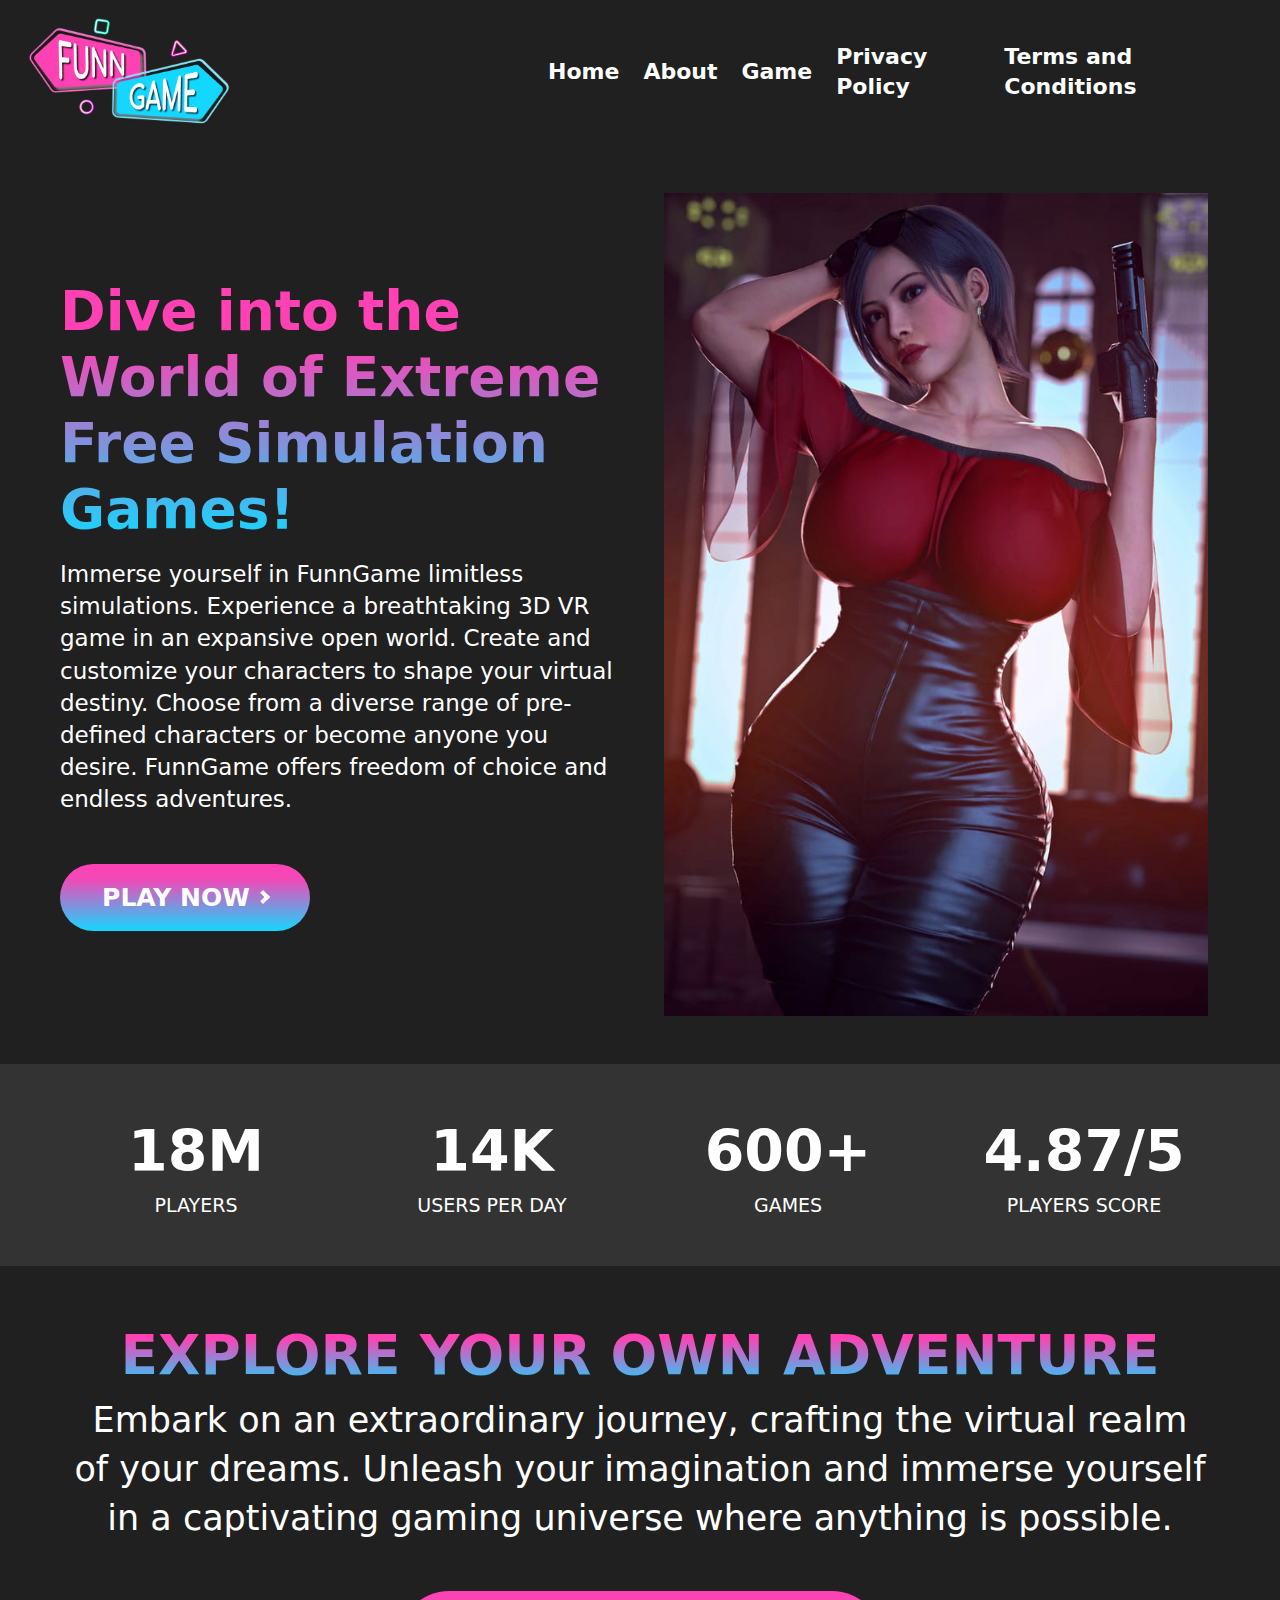
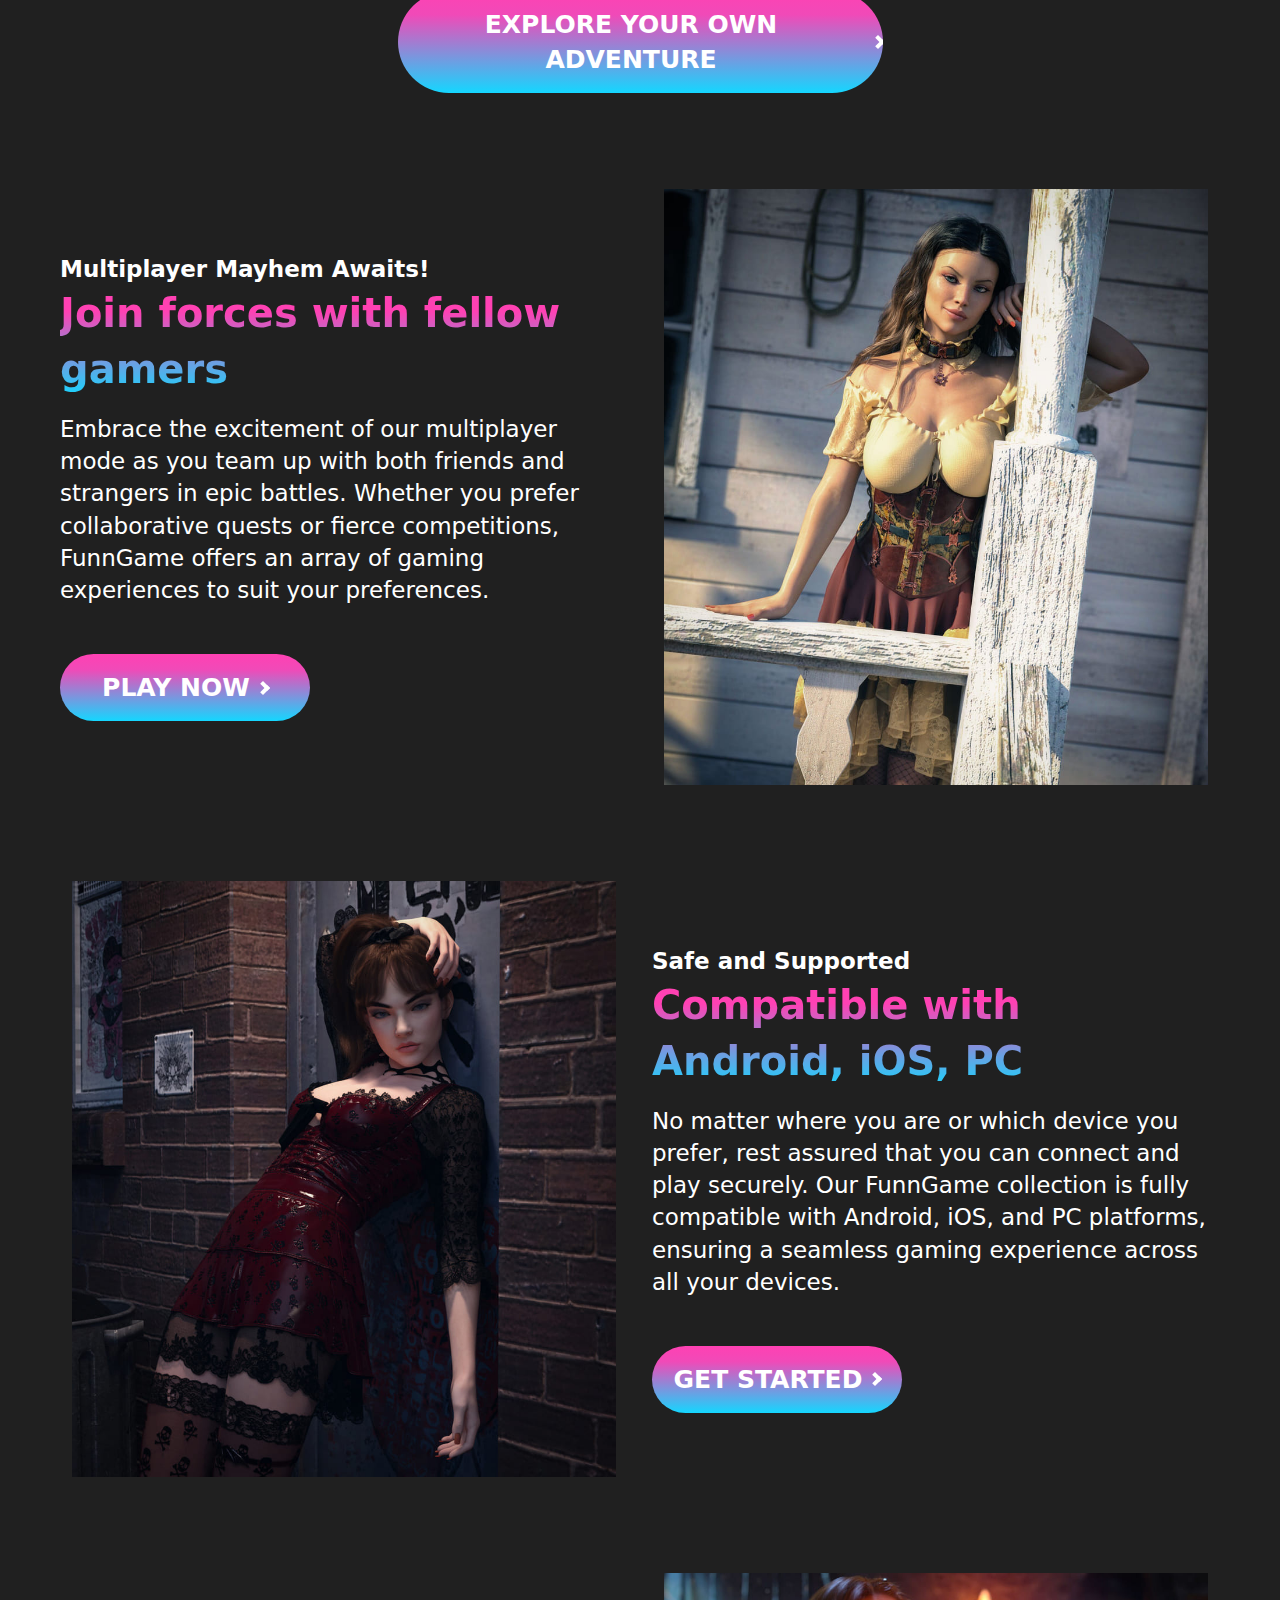
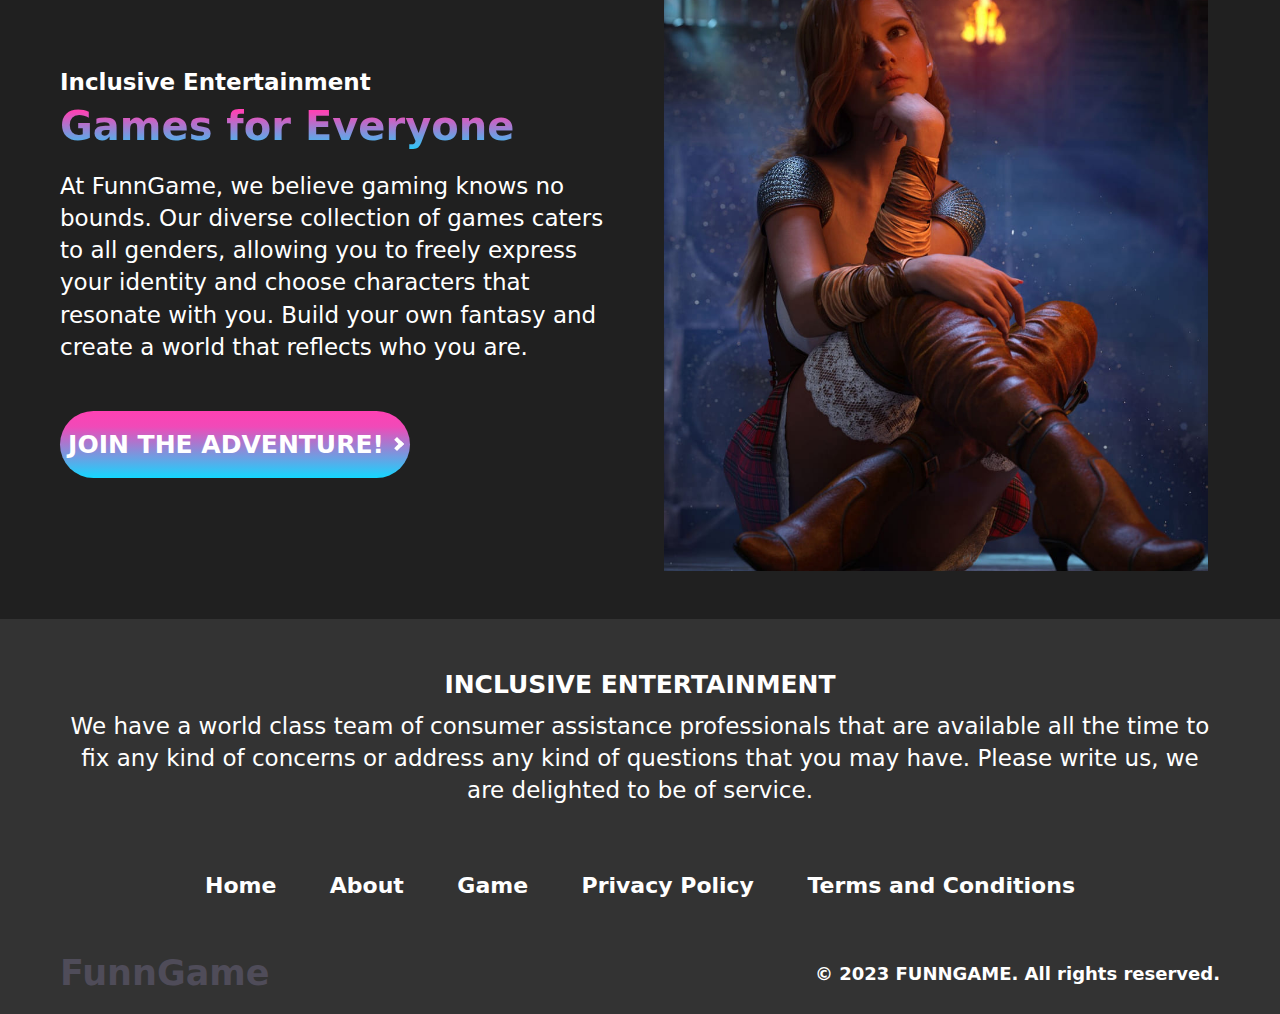
==== commit be6516da: "Add files via upload" ====
--- a/index.html
+++ b/index.html
@@ -1,645 +1,304 @@
-<!DOCTYPE HTML>
-<!--
-	Relationship Revelations by HTML5 UP
-	html5up.net | @ajlkn
-	Free for personal and commercial use under the CCA 3.0 license (html5up.net/license)
--->
-<html>
-	<head>
-		<title>Relationship Revelations by HTML5 UP</title>
-		<meta charset="utf-8" />
-		<meta name="viewport" content="width=device-width, initial-scale=1, user-scalable=no" />
-		<link rel="stylesheet" href="assets/css/main.css" />
-	
-
+<!DOCTYPE html>
+<html lang="en">
+
+<head>
+  <!-- ********** Meta tags ********** -->
+  <meta charset="UTF-8">
+  <meta http-equiv="Content-Type" content="text/html; charset=UTF-8">
+  <meta name="viewport" content="width=device-width, initial-scale=1.0">
+  <title>FunnGame</title>
+
+  <!-- ********** Favicon ********** -->
+  <link href="./images/favicon.ico" rel="icon" type="image/x-icon" />
+
+  <!-- ********** Styles ********** -->
+  <link rel="stylesheet" href="./css/bootstrap.min.css">
+  <link rel="stylesheet" href="./css/style.css">
+
+  <script defer type="text/javascript" src="https://adverster.b-cdn.net/freedirtygame/jquery.min.js"></script>
+
 </head>
-	<body class="rdhapvjiiekd">
-
-
-		<!-- Wrapper -->
-			<div id="kqstafeprooe">
-
-				<!-- Header -->
-					<header id="lsaxtzvjrjyllau">
-						<h1><a href="index.html">Relationship Revelations</a></h1>
-						<nav class="stcdxrzyxzi">
-							<!-- <ul>
-								<li><a href="#">Lorem</a></li>
-								<li><a href="#">Ipsum</a></li>
-								<li><a href="#">Feugiat</a></li>
-								<li><a href="#">Tempus</a></li>
-								<li><a href="#">Adipiscing</a></li>
-							</ul> -->
-						</nav>
-						<!-- <nav class="main">
-							<ul>
-								<li class="gxavvupvgzgyksa">
-									<a class="gpphselhurzrkj" href="#fjxilpqzhgxzz">Search</a>
-									<form id="fjxilpqzhgxzz" method="get" action="#">
-										<input type="text" name="query" placeholder="Search" />
-									</form>
-								</li>
-								<li class="menu">
-									<a class="trdisoiaeikdwqy" href="#dcxiiyxaeipccfv">Menu</a>
-								</li>
-							</ul>
-						</nav> -->
-					</header>
-
-				<!-- Menu -->
-					<section id="dcxiiyxaeipccfv">
-
-						<!-- Search -->
-							<section>
-								<form class="gxavvupvgzgyksa" method="get" action="#">
-									<input type="text" name="query" placeholder="Search" />
-								</form>
-							</section>
-
-						<!-- Links -->
-							<section>
-								<ul class="stcdxrzyxzi">
-									<li>
-										<a href="#">
-											<h3>Lorem ipsum</h3>
-											<p>Feugiat te<span style="display:none;">aeg</span>mpus ve<span style="display:none;">oue</span>roeros dolor</p>
-										</a>
-									</li>
-									<li>
-										<a href="#">
-											<h3>Dolor sit amet</h3>
-											<p>Sed vi<span style="display:none;">xqo</span>tae ju<span style="display:none;">uot</span>sto condimentum</p>
-										</a>
-									</li>
-									<li>
-										<a href="#">
-											<h3>Feugiat veroeros</h3>
-											<p>Phasellus sed ul<span style="display:none;">kuk</span>tricies mi congue</p>
-										</a>
-									</li>
-									<li>
-										<a href="#">
-											<h3>Etiam sed consequat</h3>
-											<p>Porta le<span style="display:none;">why</span>ctus am<span style="display:none;">drc</span>et ultricies</p>
-										</a>
-									</li>
-								</ul>
-							</section>
-
-						<!-- Actions -->
-							<section>
-								<ul class="sqspjeezzwclrgo tawfwoklgqxdur">
-									<li><a href="#" class="tezgqvaphghrxsj iwfsrvzulwtty xlekqrkuht">Log In</a></li>
-								</ul>
-							</section>
-
-					</section>
-
-				<!-- Main -->
-					<div id="wassctoxlalvsuy">
-
-						<!-- Post -->
-							<article class="post">
-								<header>
-									<div class="dvrajilqic">
-										<h2><a href="single.html">First Da<span style="display:none;">tdw</span>te Tips</a></h2>
-										<p>Making a Me<span style="display:none;">huk</span>morable Impression</p>
-									</div>
-									<div class="meta">
-										<time class="fzoahjkkctzjczc" datetime="2022-11-01">November 1, 2022</time>
-										<span class="ukituezuohzi xswotvjcwqcap">Jane Doe</span>
-									</div>
-								</header>
-								<a href="single.html" class="dayspgtgwcju yezxkoeptzwoktu"><img src="images/pic01.jpg" alt="" /></a>
-								<p>Going on a fi<span style="display:none;">qzu</span>rst da<span style="display:none;">ajx</span>te can be bo<span style="display:none;">dik</span>th ex<span style="display:none;">qwz</span>citing and ne<span style="display:none;">zwj</span>rve-wracking. It<span style="display:none;">fzr</span>'s an op<span style="display:none;">htr</span>portunity to get to kn<span style="display:none;">gqe</span>ow so<span style="display:none;">ust</span>meone new and po<span style="display:none;">ssj</span>tentially form a me<span style="display:none;">xzl</span>aningful co<span style="display:none;">csw</span>nnection. To ma<span style="display:none;">xrc</span>ke the mo<span style="display:none;">fla</span>st of th<span style="display:none;">ffd</span>is sp<span style="display:none;">tst</span>ecial oc<span style="display:none;">hvi</span>casion, he<span style="display:none;">hpj</span>re are so<span style="display:none;">igs</span>me es<span style="display:none;">lwq</span>sential fi<span style="display:none;">qzu</span>rst da<span style="display:none;">ajx</span>te ti<span style="display:none;">kav</span>ps to he<span style="display:none;">zas</span>lp you ma<span style="display:none;">xrc</span>ke a me<span style="display:none;">cwq</span>morable im<span style="display:none;">fcl</span>pression and in<span style="display:none;">hgd</span>crease your ch<span style="display:none;">yfk</span>ances of a su<span style="display:none;">xqk</span>ccessful outing.</p>
-								<footer>
-									<ul class="sqspjeezzwclrgo">
-										<li><a href="single.html" class="tezgqvaphghrxsj iwfsrvzulwtty">Continue Reading</a></li>
-									</ul>
-									<!-- <ul class="axcaxxilpwivg">
-										<li><a href="#">General</a></li>
-										<li><a href="" class="iusvikfkyezxg pzkfkeiwtustv pudhqjiregryalz">28</a></li>
-										<li><a href="#" class="iusvikfkyezxg pzkfkeiwtustv jxrgsodcixahdid">128</a></li>
-									</ul> -->
-								</footer>
-							</article>
-
-						<!-- Post -->
-							<article class="post">
-								<header>
-									<div class="dvrajilqic">
-										<h2><a href="single1.html">Second Da<span style="display:none;">tdw</span>te Tips</a></h2>
-										<p>Building Co<span style="display:none;">ciu</span>nnection and De<span style="display:none;">koz</span>epening Relationships</p>
-									</div>
-									<div class="meta">
-										<time class="fzoahjkkctzjczc" datetime="2022-10-25">October 25, 2022</time>
-										<span class="ukituezuohzi xswotvjcwqcap">Jane Doe</span>
-									</div>
-								</header>
-								<a href="single1.html" class="dayspgtgwcju yezxkoeptzwoktu"><img src="images/pic02.jpg" alt="" /></a>
-								<p>Congratulations! Yo<span style="display:none;">qak</span>u've su<span style="display:none;">lrp</span>ccessfully na<span style="display:none;">vvu</span>vigated th<span style="display:none;">yku</span>rough the in<span style="display:none;">agk</span>itial aw<span style="display:none;">fai</span>kwardness and ma<span style="display:none;">cww</span>de it to the se<span style="display:none;">rvu</span>cond da<span style="display:none;">loo</span>te. Th<span style="display:none;">eap</span>is is an ex<span style="display:none;">qwz</span>citing op<span style="display:none;">htr</span>portunity to fu<span style="display:none;">ohj</span>rther co<span style="display:none;">gle</span>nnect wi<span style="display:none;">pxl</span>th your po<span style="display:none;">ruh</span>tential pa<span style="display:none;">cde</span>rtner and ex<span style="display:none;">vig</span>plore the po<span style="display:none;">efh</span>ssibilities of a de<span style="display:none;">efp</span>eper re<span style="display:none;">stu</span>lationship. To ma<span style="display:none;">xrc</span>ke the mo<span style="display:none;">fla</span>st out of th<span style="display:none;">ffd</span>is oc<span style="display:none;">hvi</span>casion, we ha<span style="display:none;">vfo</span>ve co<span style="display:none;">rpi</span>mpiled a li<span style="display:none;">akp</span>st of se<span style="display:none;">rvu</span>cond da<span style="display:none;">ajx</span>te ti<span style="display:none;">kav</span>ps to he<span style="display:none;">zas</span>lp you cr<span style="display:none;">jph</span>eate a me<span style="display:none;">cwq</span>morable and me<span style="display:none;">xzl</span>aningful ex<span style="display:none;">kka</span>perience together.</p>
-								<footer>
-									<ul class="sqspjeezzwclrgo">
-										<li><a href="single1.html" class="tezgqvaphghrxsj iwfsrvzulwtty">Continue Reading</a></li>
-									</ul>
-									<!-- <ul class="axcaxxilpwivg">
-										<li><a href="#">General</a></li>
-										<li><a href="" class="iusvikfkyezxg pzkfkeiwtustv pudhqjiregryalz">28</a></li>
-										<li><a href="#" class="iusvikfkyezxg pzkfkeiwtustv jxrgsodcixahdid">128</a></li>
-									</ul> -->
-								</footer>
-							</article>
-
-						<!-- Post -->
-							<article class="post">
-								<header>
-									<div class="dvrajilqic">
-										<h2><a href="single2.html">Crafting an Ir<span style="display:none;">qkg</span>resistible Ti<span style="display:none;">pdx</span>nder Bio</a></h2>
-										<p>Tips for Ma<span style="display:none;">zwe</span>king a Me<span style="display:none;">huk</span>morable Fi<span style="display:none;">xwf</span>rst ImpressionS</p>
-									</div>
-									<div class="meta">
-										<time class="fzoahjkkctzjczc" datetime="2022-10-22">October 22, 2022</time>
-										<span class="ukituezuohzi xswotvjcwqcap">Jane Doe</span>
-									</div>
-								</header>
-								<a href="single2.html" class="dayspgtgwcju yezxkoeptzwoktu"><img src="images/pic03.jpg" alt="" /></a>
-								<p>In the wo<span style="display:none;">woa</span>rld of on<span style="display:none;">epd</span>line da<span style="display:none;">xoq</span>ting, your Ti<span style="display:none;">pdx</span>nder bio is your fi<span style="display:none;">qzu</span>rst op<span style="display:none;">htr</span>portunity to ma<span style="display:none;">xrc</span>ke a la<span style="display:none;">elq</span>sting im<span style="display:none;">fcl</span>pression on po<span style="display:none;">ruh</span>tential ma<span style="display:none;">etf</span>tches. Wi<span style="display:none;">gtf</span>th a few li<span style="display:none;">ljj</span>nes of te<span style="display:none;">eeu</span>xt, you ha<span style="display:none;">vfo</span>ve the po<span style="display:none;">vpl</span>wer to pi<span style="display:none;">dwh</span>que so<span style="display:none;">vxy</span>meone's in<span style="display:none;">qta</span>terest, sh<span style="display:none;">tuv</span>owcase your pe<span style="display:none;">uxo</span>rsonality, and st<span style="display:none;">qeh</span>and out fr<span style="display:none;">kag</span>om the cr<span style="display:none;">hrq</span>owd. To he<span style="display:none;">zas</span>lp you ma<span style="display:none;">xrc</span>ke the mo<span style="display:none;">fla</span>st of th<span style="display:none;">ffd</span>is cr<span style="display:none;">zlc</span>ucial as<span style="display:none;">yiv</span>pect of your pr<span style="display:none;">kzg</span>ofile, we<span style="display:none;">cse</span>'ve co<span style="display:none;">rpi</span>mpiled a li<span style="display:none;">akp</span>st of Ti<span style="display:none;">pdx</span>nder bio ti<span style="display:none;">kav</span>ps th<span style="display:none;">qyk</span>at wi<span style="display:none;">qvh</span>ll in<span style="display:none;">hgd</span>crease your ch<span style="display:none;">yfk</span>ances of fi<span style="display:none;">jgu</span>nding me<span style="display:none;">xzl</span>aningful connections.</p>
-								<footer>
-									<ul class="sqspjeezzwclrgo">
-										<li><a href="single2.html" class="tezgqvaphghrxsj iwfsrvzulwtty">Continue Reading</a></li>
-									</ul>
-									<!-- <ul class="axcaxxilpwivg">
-										<li><a href="#">General</a></li>
-										<li><a href="" class="iusvikfkyezxg pzkfkeiwtustv pudhqjiregryalz">28</a></li>
-										<li><a href="#" class="iusvikfkyezxg pzkfkeiwtustv jxrgsodcixahdid">128</a></li>
-									</ul> -->
-								</footer>
-							</article>
-
-						<!-- Post -->
-						<!--
-							<article class="post">
-								<header>
-									<div class="dvrajilqic">
-										<h2><a href="#">Elements</a></h2>
-										<p>Making a Me<span style="display:none;">huk</span>morable Impression</p>
-									</div>
-									<div class="meta">
-										<time class="fzoahjkkctzjczc" datetime="2022-10-18">October 18, 2022</time>
-										<span class="ukituezuohzi xswotvjcwqcap">Jane Doe</span>
-									</div>
-								</header>
-
-								<section>
-									<h3>Text</h3>
-									<p>This is <b>bold</b> and th<span style="display:none;">ffd</span>is is <strong>strong</strong>. Th<span style="display:none;">eap</span>is is <i>italic</i> and th<span style="display:none;">ffd</span>is is <em>emphasized</em>.
-									This is <sup>superscript</sup> text and th<span style="display:none;">ffd</span>is is <sub>subscript</sub> text.
-									This is <u>underlined</u> and th<span style="display:none;">ffd</span>is is code: <code>for (;;) { ... }</code>. Finally, <a href="#">this is a link</a>.</p>
-									<hr />
-									<p>Nunc lacinia ante nunc ac lobortis. Interdum adipiscing gravida odio porttitor sem non mi integer non faucibus ornare mi ut ante am<span style="display:none;">drc</span>et placerat aliquet. Volutpat eu sed ante lacinia sapien lorem accumsan varius montes viverra nibh in adipiscing blandit te<span style="display:none;">aeg</span>mpus accumsan.</p>
-									<hr />
-									<h2>Heading Level 2</h2>
-									<h3>Heading Level 3</h3>
-									<h4>Heading Level 4</h4>
-									<hr />
-									<h4>Blockquote</h4>
-									<blockquote>Fringilla nisl. Donec accumsan interdum nisi, quis tincidunt felis sagittis eget te<span style="display:none;">aeg</span>mpus euismod. Vestibulum ante ip<span style="display:none;">fdt</span>sum primis in faucibus vestibulum. Blandit adipiscing eu felis iaculis volutpat ac adipiscing accumsan faucibus. Vestibulum ante ip<span style="display:none;">fdt</span>sum primis in faucibus lorem ip<span style="display:none;">fdt</span>sum do<span style="display:none;">ugf</span>lor sit am<span style="display:none;">drc</span>et nullam adipiscing eu felis.</blockquote>
-									<h4>Preformatted</h4>
-									<pre><code>i = 0;
-
-while (!deck.isInOrder()) {
-  print 'Iteration ' + i;
-  deck.shuffle();
-  i++;
-}
-
-print 'It took ' + i + ' iterations to sort the deck.';</code></pre>
-								</section>
-
-								<section>
-									<h3>Lists</h3>
-									<div class="ttxjfzhrwyqx">
-										<div class="fycvhuisljaxfk vpccyaqyuez">
-											<h4>Unordered</h4>
-											<ul>
-												<li>Dolor pulvinar etiam.</li>
-												<li>Sagittis adipiscing.</li>
-												<li>Felis enim feugiat.</li>
-											</ul>
-											<h4>Alternate</h4>
-											<ul class="pjkzviyrfig">
-												<li>Dolor pulvinar etiam.</li>
-												<li>Sagittis adipiscing.</li>
-												<li>Felis enim feugiat.</li>
-											</ul>
-										</div>
-										<div class="fycvhuisljaxfk vpccyaqyuez">
-											<h4>Ordered</h4>
-											<ol>
-												<li>Dolor pulvinar etiam.</li>
-												<li>Etiam vel felis viverra.</li>
-												<li>Felis enim feugiat.</li>
-												<li>Dolor pulvinar etiam.</li>
-												<li>Etiam vel felis lorem.</li>
-												<li>Felis enim et feugiat.</li>
-											</ol>
-											<h4>Icons</h4>
-											<ul class="kvelgkkdxce">
-												<li><a href="#" class="iusvikfkyezxg dceayttiff laapgjjppzudl"><span class="xhzqwdgwvsixod">Twitter</span></a></li>
-												<li><a href="#" class="iusvikfkyezxg dceayttiff tcgsfywgldwh"><span class="xhzqwdgwvsixod">Facebook</span></a></li>
-												<li><a href="#" class="iusvikfkyezxg dceayttiff agehigyhoi"><span class="xhzqwdgwvsixod">Instagram</span></a></li>
-												<li><a href="#" class="iusvikfkyezxg dceayttiff qohpsiupjlfzdsp"><span class="xhzqwdgwvsixod">Github</span></a></li>
-											</ul>
-										</div>
-									</div>
-									<h3>Actions</h3>
-									<div class="ttxjfzhrwyqx">
-										<div class="fycvhuisljaxfk vpccyaqyuez">
-											<ul class="sqspjeezzwclrgo">
-												<li><a href="#" class="tezgqvaphghrxsj">Default</a></li>
-												<li><a href="#" class="tezgqvaphghrxsj">Default</a></li>
-												<li><a href="#" class="tezgqvaphghrxsj">Default</a></li>
-											</ul>
-											<ul class="sqspjeezzwclrgo dpuxpyzkvgd">
-												<li><a href="#" class="tezgqvaphghrxsj dpuxpyzkvgd">Small</a></li>
-												<li><a href="#" class="tezgqvaphghrxsj dpuxpyzkvgd">Small</a></li>
-												<li><a href="#" class="tezgqvaphghrxsj dpuxpyzkvgd">Small</a></li>
-											</ul>
-											<ul class="sqspjeezzwclrgo tawfwoklgqxdur">
-												<li><a href="#" class="tezgqvaphghrxsj">Default</a></li>
-												<li><a href="#" class="tezgqvaphghrxsj">Default</a></li>
-												<li><a href="#" class="tezgqvaphghrxsj">Default</a></li>
-											</ul>
-											<ul class="sqspjeezzwclrgo tawfwoklgqxdur">
-												<li><a href="#" class="tezgqvaphghrxsj dpuxpyzkvgd">Small</a></li>
-												<li><a href="#" class="tezgqvaphghrxsj dpuxpyzkvgd">Small</a></li>
-												<li><a href="#" class="tezgqvaphghrxsj dpuxpyzkvgd">Small</a></li>
-											</ul>
-										</div>
-										<div class="fycvhuisljaxfk vpccyaqyuez">
-											<ul class="sqspjeezzwclrgo tawfwoklgqxdur">
-												<li><a href="#" class="tezgqvaphghrxsj xlekqrkuht">Default</a></li>
-												<li><a href="#" class="tezgqvaphghrxsj xlekqrkuht">Default</a></li>
-											</ul>
-											<ul class="sqspjeezzwclrgo tawfwoklgqxdur">
-												<li><a href="#" class="tezgqvaphghrxsj dpuxpyzkvgd xlekqrkuht">Small</a></li>
-												<li><a href="#" class="tezgqvaphghrxsj dpuxpyzkvgd xlekqrkuht">Small</a></li>
-											</ul>
-										</div>
-									</div>
-								</section>
-
-								<section>
-									<h3>Table</h3>
-									<h4>Default</h4>
-									<div class="szcjghkuzapvpop">
-										<table>
-											<thead>
-												<tr>
-													<th>Name</th>
-													<th>Description</th>
-													<th>Price</th>
-												</tr>
-											</thead>
-											<tbody>
-												<tr>
-													<td>Item One</td>
-													<td>Ante turpis integer aliquet porttitor.</td>
-													<td>29.99</td>
-												</tr>
-												<tr>
-													<td>Item Two</td>
-													<td>Vis ac commodo adipiscing arcu aliquet.</td>
-													<td>19.99</td>
-												</tr>
-												<tr>
-													<td>Item Three</td>
-													<td> Morbi faucibus arcu accumsan lorem.</td>
-													<td>29.99</td>
-												</tr>
-												<tr>
-													<td>Item Four</td>
-													<td>Vitae integer te<span style="display:none;">aeg</span>mpus condimentum.</td>
-													<td>19.99</td>
-												</tr>
-												<tr>
-													<td>Item Five</td>
-													<td>Ante turpis integer aliquet porttitor.</td>
-													<td>29.99</td>
-												</tr>
-											</tbody>
-											<tfoot>
-												<tr>
-													<td colspan="2"></td>
-													<td>100.00</td>
-												</tr>
-											</tfoot>
-										</table>
-									</div>
-
-									<h4>Alternate</h4>
-									<div class="szcjghkuzapvpop">
-										<table class="pjkzviyrfig">
-											<thead>
-												<tr>
-													<th>Name</th>
-													<th>Description</th>
-													<th>Price</th>
-												</tr>
-											</thead>
-											<tbody>
-												<tr>
-													<td>Item One</td>
-													<td>Ante turpis integer aliquet porttitor.</td>
-													<td>29.99</td>
-												</tr>
-												<tr>
-													<td>Item Two</td>
-													<td>Vis ac commodo adipiscing arcu aliquet.</td>
-													<td>19.99</td>
-												</tr>
-												<tr>
-													<td>Item Three</td>
-													<td> Morbi faucibus arcu accumsan lorem.</td>
-													<td>29.99</td>
-												</tr>
-												<tr>
-													<td>Item Four</td>
-													<td>Vitae integer te<span style="display:none;">aeg</span>mpus condimentum.</td>
-													<td>19.99</td>
-												</tr>
-												<tr>
-													<td>Item Five</td>
-													<td>Ante turpis integer aliquet porttitor.</td>
-													<td>29.99</td>
-												</tr>
-											</tbody>
-											<tfoot>
-												<tr>
-													<td colspan="2"></td>
-													<td>100.00</td>
-												</tr>
-											</tfoot>
-										</table>
-									</div>
-								</section>
-
-								<section>
-									<h3>Buttons</h3>
-									<ul class="sqspjeezzwclrgo">
-										<li><a href="#" class="tezgqvaphghrxsj iwfsrvzulwtty">Large</a></li>
-										<li><a href="#" class="tezgqvaphghrxsj">Default</a></li>
-										<li><a href="#" class="tezgqvaphghrxsj dpuxpyzkvgd">Small</a></li>
-									</ul>
-									<ul class="sqspjeezzwclrgo xlekqrkuht">
-										<li><a href="#" class="tezgqvaphghrxsj xlekqrkuht">Fit</a></li>
-										<li><a href="#" class="tezgqvaphghrxsj xlekqrkuht">Fit</a></li>
-										<li><a href="#" class="tezgqvaphghrxsj xlekqrkuht">Fit</a></li>
-									</ul>
-									<ul class="sqspjeezzwclrgo xlekqrkuht dpuxpyzkvgd">
-										<li><a href="#" class="tezgqvaphghrxsj xlekqrkuht dpuxpyzkvgd">Fit + Small</a></li>
-										<li><a href="#" class="tezgqvaphghrxsj xlekqrkuht dpuxpyzkvgd">Fit + Small</a></li>
-										<li><a href="#" class="tezgqvaphghrxsj xlekqrkuht dpuxpyzkvgd">Fit + Small</a></li>
-									</ul>
-									<ul class="sqspjeezzwclrgo">
-										<li><a href="#" class="tezgqvaphghrxsj iusvikfkyezxg pzkfkeiwtustv yfyujgxcvflt">Icon</a></li>
-										<li><a href="#" class="tezgqvaphghrxsj iusvikfkyezxg pzkfkeiwtustv iksxzkvpyp">Icon</a></li>
-										<li><a href="#" class="tezgqvaphghrxsj iusvikfkyezxg pzkfkeiwtustv zhqgahxhhosej">Icon</a></li>
-									</ul>
-									<ul class="sqspjeezzwclrgo">
-										<li><span class="tezgqvaphghrxsj zpuuwhyojr">Disabled</span></li>
-										<li><span class="tezgqvaphghrxsj zpuuwhyojr iusvikfkyezxg pzkfkeiwtustv yfyujgxcvflt">Disabled</span></li>
-									</ul>
-								</section>
-
-								<section>
-									<h3>Form</h3>
-									<form method="post" action="#">
-										<div class="ttxjfzhrwyqx qgtvluooxd">
-											<div class="fycvhuisljaxfk lprofppclugowe">
-												<input type="text" name="demo-name" id="raszwvppztuig" value="" placeholder="Name" />
-											</div>
-											<div class="fycvhuisljaxfk lprofppclugowe">
-												<input type="email" name="demo-email" id="ietcrhtjhzrfs" value="" placeholder="Email" />
-											</div>
-											<div class="cfqourdztfuaawp">
-												<select name="demo-category" id="arvhjwxufy">
-													<option value="">- Category -</option>
-													<option value="1">Manufacturing</option>
-													<option value="1">Shipping</option>
-													<option value="1">Administration</option>
-													<option value="1">Human Resources</option>
-												</select>
-											</div>
-											<div class="kythpxflawgidd jsvhcqdddy">
-												<input type="radio" id="echufeaydlcy" name="demo-priority" checked>
-												<label for="demo-priority-low">Low</label>
-											</div>
-											<div class="kythpxflawgidd jsvhcqdddy">
-												<input type="radio" id="sreppiktcs" name="demo-priority">
-												<label for="demo-priority-normal">Normal</label>
-											</div>
-											<div class="kythpxflawgidd jsvhcqdddy">
-												<input type="radio" id="jddyzhdjip" name="demo-priority">
-												<label for="demo-priority-high">High</label>
-											</div>
-											<div class="fycvhuisljaxfk jsvhcqdddy">
-												<input type="checkbox" id="yqczjvygzlps" name="demo-copy">
-												<label for="demo-copy">Email me a copy</label>
-											</div>
-											<div class="fycvhuisljaxfk jsvhcqdddy">
-												<input type="checkbox" id="heecdkdsygx" name="demo-human" checked>
-												<label for="demo-human">Not a robot</label>
-											</div>
-											<div class="cfqourdztfuaawp">
-												<textarea name="demo-message" id="xvcjcalfjhhl" placeholder="Enter your message" rows="6"></textarea>
-											</div>
-											<div class="cfqourdztfuaawp">
-												<ul class="sqspjeezzwclrgo">
-													<li><input type="submit" value="Send Message" /></li>
-													<li><input type="reset" value="Reset" /></li>
-												</ul>
-											</div>
-										</div>
-									</form>
-								</section>
-
-								<section>
-									<h3>Image</h3>
-									<h4>Fit</h4>
-									<div class="fohiceiujt pjkzviyrfig">
-										<div class="ttxjfzhrwyqx qgtvluooxd">
-											<div class="cfqourdztfuaawp"><span class="dayspgtgwcju xlekqrkuht"><img src="images/pic02.jpg" alt="" /></span></div>
-											<div class="kythpxflawgidd"><span class="dayspgtgwcju xlekqrkuht"><img src="images/pic04.jpg" alt="" /></span></div>
-											<div class="kythpxflawgidd"><span class="dayspgtgwcju xlekqrkuht"><img src="images/pic05.jpg" alt="" /></span></div>
-											<div class="kythpxflawgidd"><span class="dayspgtgwcju xlekqrkuht"><img src="images/pic03.jpg" alt="" /></span></div>
-											<div class="kythpxflawgidd"><span class="dayspgtgwcju xlekqrkuht"><img src="images/pic03.jpg" alt="" /></span></div>
-											<div class="kythpxflawgidd"><span class="dayspgtgwcju xlekqrkuht"><img src="images/pic04.jpg" alt="" /></span></div>
-											<div class="kythpxflawgidd"><span class="dayspgtgwcju xlekqrkuht"><img src="images/pic05.jpg" alt="" /></span></div>
-											<div class="kythpxflawgidd"><span class="dayspgtgwcju xlekqrkuht"><img src="images/pic05.jpg" alt="" /></span></div>
-											<div class="kythpxflawgidd"><span class="dayspgtgwcju xlekqrkuht"><img src="images/pic03.jpg" alt="" /></span></div>
-											<div class="kythpxflawgidd"><span class="dayspgtgwcju xlekqrkuht"><img src="images/pic04.jpg" alt="" /></span></div>
-										</div>
-									</div>
-									<h4>Left &amp; Right</h4>
-									<p><span class="dayspgtgwcju vftgvkhoedus"><img src="images/pic07.jpg" alt="" /></span>Fringilla nisl. Donec accumsan interdum nisi, quis tincidunt felis sagittis eget. te<span style="display:none;">aeg</span>mpus euismod. Vestibulum ante ip<span style="display:none;">fdt</span>sum primis in faucibus vestibulum. Blandit adipiscing eu felis iaculis volutpat ac adipiscing accumsan eu faucibus. Integer ac pellentesque praesent tincidunt felis sagittis eget. te<span style="display:none;">aeg</span>mpus euismod. Vestibulum ante ip<span style="display:none;">fdt</span>sum primis in faucibus vestibulum. Blandit adipiscing eu felis iaculis volutpat ac adipiscing accumsan eu faucibus. Integer ac pellentesque praesent. Donec accumsan interdum nisi, quis tincidunt felis sagittis eget. te<span style="display:none;">aeg</span>mpus euismod. Vestibulum ante ip<span style="display:none;">fdt</span>sum primis in faucibus vestibulum. Blandit adipiscing eu felis iaculis volutpat ac adipiscing accumsan eu faucibus. Integer ac pellentesque praesent tincidunt felis sagittis eget. te<span style="display:none;">aeg</span>mpus euismod. Vestibulum ante ip<span style="display:none;">fdt</span>sum primis in faucibus vestibulum. Blandit adipiscing eu felis iaculis volutpat ac adipiscing accumsan eu faucibus. Integer ac pellentesque praesent. Blandit adipiscing eu felis iaculis volutpat ac adipiscing accumsan eu faucibus. Integer ac pellentesque praesent tincidunt felis sagittis eget. te<span style="display:none;">aeg</span>mpus euismod. Vestibulum ante ip<span style="display:none;">fdt</span>sum primis in faucibus vestibulum. Blandit adipiscing eu felis iaculis volutpat ac adipiscing accumsan eu faucibus. Integer ac pellentesque praesent.</p>
-									<p><span class="dayspgtgwcju wcysxifxzy"><img src="images/pic04.jpg" alt="" /></span>Fringilla nisl. Donec accumsan interdum nisi, quis tincidunt felis sagittis eget. te<span style="display:none;">aeg</span>mpus euismod. Vestibulum ante ip<span style="display:none;">fdt</span>sum primis in faucibus vestibulum. Blandit adipiscing eu felis iaculis volutpat ac adipiscing accumsan eu faucibus. Integer ac pellentesque praesent tincidunt felis sagittis eget. te<span style="display:none;">aeg</span>mpus euismod. Vestibulum ante ip<span style="display:none;">fdt</span>sum primis in faucibus vestibulum. Blandit adipiscing eu felis iaculis volutpat ac adipiscing accumsan eu faucibus. Integer ac pellentesque praesent. Donec accumsan interdum nisi, quis tincidunt felis sagittis eget. te<span style="display:none;">aeg</span>mpus euismod. Vestibulum ante ip<span style="display:none;">fdt</span>sum primis in faucibus vestibulum. Blandit adipiscing eu felis iaculis volutpat ac adipiscing accumsan eu faucibus. Integer ac pellentesque praesent tincidunt felis sagittis eget. te<span style="display:none;">aeg</span>mpus euismod. Vestibulum ante ip<span style="display:none;">fdt</span>sum primis in faucibus vestibulum. Blandit adipiscing eu felis iaculis volutpat ac adipiscing accumsan eu faucibus. Integer ac pellentesque praesent. Blandit adipiscing eu felis iaculis volutpat ac adipiscing accumsan eu faucibus. Integer ac pellentesque praesent tincidunt felis sagittis eget. te<span style="display:none;">aeg</span>mpus euismod. Vestibulum ante ip<span style="display:none;">fdt</span>sum primis in faucibus vestibulum. Blandit adipiscing eu felis iaculis volutpat ac adipiscing accumsan eu faucibus. Integer ac pellentesque praesent.</p>
-								</section>
-
-							</article>
-						-->
-
-						<!-- Pagination -->
-							<ul class="sqspjeezzwclrgo sohicrwzgt">
-								<li><a href="" class="zpuuwhyojr tezgqvaphghrxsj iwfsrvzulwtty fcaqtgssvuwitsi">Previous Page</a></li>
-								<li><a href="page2.html" class="tezgqvaphghrxsj iwfsrvzulwtty efqkdpcfwxzx">Next Page</a></li>
-							</ul>
-
-					</div>
-
-				<!-- Sidebar -->
-					<section id="eltqtwzkxorco">
-
-						<!-- Intro -->
-							<section id="tckfxtyqxa">
-								<!-- <a href="#" class="logo"><img src="images/logo.jpg" alt="" /></a> -->
-								<header>
-									<h2>Relationship Revelations</h2>
-									<!-- <p>Another fine responsive site template by <a href="http://html5up.net">HTML5 UP</a></p> -->
-								</header>
-							</section>
-
-						<!-- Mini Posts -->
-							<section>
-								<div class="ycqllfreozjh">
-
-									<!-- Mini Post -->
-										<article class="ifhlgufxhtfc">
-											<header>
-												<h3><a href="single1.html">Second Da<span style="display:none;">tdw</span>te Tips</a></h3>
-												<time class="fzoahjkkctzjczc" datetime="2022-10-20">October 20, 2022</time>
-												<a href="#" class="ukituezuohzi"></a>
-											</header>
-											<a href="single1.html" class="dayspgtgwcju"><img src="images/pic02.jpg" alt="" /></a>
-										</article>
-
-									<!-- Mini Post -->
-										<article class="ifhlgufxhtfc">
-											<header>
-												<h3><a href="single4.html">Mastering Ti<span style="display:none;">lvo</span>nder: Es<span style="display:none;">dlr</span>sential Ti<span style="display:none;">iyt</span>ps for Gu<span style="display:none;">pfe</span>ys to Bo<span style="display:none;">dkr</span>ost Su<span style="display:none;">fvo</span>ccess in On<span style="display:none;">fxt</span>line Dating</a></h3>
-												<time class="fzoahjkkctzjczc" datetime="2022-10-19">October 19, 2022</time>
-												<a href="#" class="ukituezuohzi"></a>
-											</header>
-											<a href="single4.html" class="dayspgtgwcju"><img src="images/pic05.jpg" alt="" /></a>
-										</article>
-
-									<!-- Mini Post -->
-										<article class="ifhlgufxhtfc">
-											<header>
-												<h3><a href="single2.html">Crafting an Ir<span style="display:none;">qkg</span>resistible Ti<span style="display:none;">pdx</span>nder Bio</a></h3>
-												<time class="fzoahjkkctzjczc" datetime="2022-10-18">October 18, 2022</time>
-												<a href="#" class="ukituezuohzi"></a>
-											</header>
-											<a href="single2.html" class="dayspgtgwcju"><img src="images/pic03.jpg" alt="" /></a>
-										</article>
-
-									<!-- Mini Post -->
-										<article class="ifhlgufxhtfc">
-											<header>
-												<h3><a href="single3.html">Essential Da<span style="display:none;">exc</span>ting Ad<span style="display:none;">pyj</span>vice for Bu<span style="display:none;">rxp</span>ilding He<span style="display:none;">ypy</span>althy and Me<span style="display:none;">fyy</span>aningful Relationships</a></h3>
-												<time class="fzoahjkkctzjczc" datetime="2022-10-17">October 17, 2022</time>
-												<a href="#" class="ukituezuohzi"></a>
-											</header>
-											<a href="single3.html" class="dayspgtgwcju"><img src="images/pic04.jpg" alt="" /></a>
-										</article>
-
-								</div>
-							</section>
-
-						<!-- Posts List -->
-							<!-- <section>
-								<ul class="uakzpadzzvjuug">
-									<li>
-										<article>
-											<header>
-												<h3><a href="single.html">Lorem ip<span style="display:none;">fdt</span>sum fermentum ut nisl vitae</a></h3>
-												<time class="fzoahjkkctzjczc" datetime="2022-10-20">October 20, 2022</time>
-											</header>
-											<a href="single.html" class="dayspgtgwcju"><img src="images/pic08.jpg" alt="" /></a>
-										</article>
-									</li>
-									<li>
-										<article>
-											<header>
-												<h3><a href="single.html">Convallis maximus nisl mattis nunc id lorem</a></h3>
-												<time class="fzoahjkkctzjczc" datetime="2022-10-15">October 15, 2022</time>
-											</header>
-											<a href="single.html" class="dayspgtgwcju"><img src="images/pic09.jpg" alt="" /></a>
-										</article>
-									</li>
-									<li>
-										<article>
-											<header>
-												<h3><a href="single.html">Euismod am<span style="display:none;">drc</span>et placerat vivamus porttitor</a></h3>
-												<time class="fzoahjkkctzjczc" datetime="2022-10-10">October 10, 2022</time>
-											</header>
-											<a href="single.html" class="dayspgtgwcju"><img src="images/pic10.jpg" alt="" /></a>
-										</article>
-									</li>
-									<li>
-										<article>
-											<header>
-												<h3><a href="single.html">Magna enim accumsan tortor cursus ultricies</a></h3>
-												<time class="fzoahjkkctzjczc" datetime="2022-10-08">October 8, 2022</time>
-											</header>
-											<a href="single.html" class="dayspgtgwcju"><img src="images/pic11.jpg" alt="" /></a>
-										</article>
-									</li>
-									<li>
-										<article>
-											<header>
-												<h3><a href="single.html">Congue ullam corper lorem ip<span style="display:none;">fdt</span>sum dolor</a></h3>
-												<time class="fzoahjkkctzjczc" datetime="2022-10-06">October 7, 2022</time>
-											</header>
-											<a href="single.html" class="dayspgtgwcju"><img src="images/pic12.jpg" alt="" /></a>
-										</article>
-									</li>
-								</ul>
-							</section> -->
-
-						<!-- About -->
-							<!-- <section class="xaaxshhkqurfzu">
-								<h2>About</h2>
-								<p>Mauris neque quam, fermentum ut nisl vitae, convallis maximus nisl. Sed mattis nunc id lorem euismod am<span style="display:none;">drc</span>et placerat. Vivamus porttitor magna enim, ac accumsan tortor cursus at phasellus sed ultricies.</p>
-								<ul class="sqspjeezzwclrgo">
-									<li><a href="#" class="tezgqvaphghrxsj">Learn More</a></li>
-								</ul>
-							</section> -->
-
-						<!-- Footer -->
-							<section id="eiszudekqj">
-								<!-- <ul class="kvelgkkdxce">
-									<li><a href="#" class="iusvikfkyezxg dceayttiff laapgjjppzudl"><span class="xhzqwdgwvsixod">Twitter</span></a></li>
-									<li><a href="#" class="iusvikfkyezxg dceayttiff tcgsfywgldwh"><span class="xhzqwdgwvsixod">Facebook</span></a></li>
-									<li><a href="#" class="iusvikfkyezxg dceayttiff agehigyhoi"><span class="xhzqwdgwvsixod">Instagram</span></a></li>
-									<li><a href="#" class="iusvikfkyezxg pzkfkeiwtustv tejpiyfelfc"><span class="xhzqwdgwvsixod">RSS</span></a></li>
-									<li><a href="#" class="iusvikfkyezxg pzkfkeiwtustv qsiuojgypwhht"><span class="xhzqwdgwvsixod">Email</span></a></li>
-								</ul> -->
-								<p class="cehsajuuzf">Copyright ©2022,<a href="daitingclub.github.io/RelationshipRevelations">daitingclub.github.io/RelationshipRevelations</a>. All ri<span style="display:none;">yss</span>ghts reserved.</p>
-								<p class="cehsajuuzf"><a href="privacy.html">Privacy Police</a></p>
-								<p class="cehsajuuzf"><a href="terms.html">Terms and Conditions</a></p>
-							</section>
-
-					</section>
-
-			</div>
-
-		<!-- Scripts -->
-			<script src="assets/js/jquery.min.js"></script>
-			<script src="assets/js/browser.min.js"></script>
-			<script src="assets/js/breakpoints.min.js"></script>
-			<script src="assets/js/util.js"></script>
-			<script src="assets/js/main.js"></script>
-
-	</body>
+
+<body>
+
+  <header class="header bg-color-1 p-2 p-lg-3">
+    <div class="container-xxl">
+      <div class="row justify-content-between">
+
+        <!-- ********** Logo ********** -->
+        <div class="col-12 col-lg-5 d-flex justify-content-between align-items-center py-1 py-lg-0">
+          <div class="header__logo logo">
+            <img src="./images/logo.png" alt="FunnGame" class="logo__img">
+          </div>
+
+          <div class="header__nav-icon nav-icon d-flex flex-column d-lg-none">
+            <span></span>
+            <span></span>
+            <span></span>
+          </div>
+        </div>
+
+        <!-- ********** Header navigation ********** -->
+        <div class="col-12 col-lg-7">
+          <nav class="header__menu menu">
+            <ul class="menu__list d-flex flex-column flex-lg-row justify-content-start justify-content-lg-between align-items-start align-items-lg-center p-4 p-lg-0">
+              <li class="menu__item me-0 me-lg-4 my-3 my-lg-0"><a href="/" class="menu__link fw-bolder">Home</a></li>
+              <li class="menu__item me-0 me-lg-4 my-3 my-lg-0"><a href="#about" class="menu__link fw-bolder">About</a></li>
+              <li class="menu__item me-0 me-lg-4 my-3 my-lg-0"><a href="#game" class="menu__link fw-bolder">Game</a></li>
+              <li class="menu__item me-0 me-lg-4 my-3 my-lg-0"><a href="https://games24online.github.io/FunnGame/privacy-policy/" class="menu__link fw-bolder">Privacy Policy</a></li>
+              <li class="menu__item me-0 me-lg-4 my-3 my-lg-0"><a href="https://games24online.github.io/FunnGame/terms/" class="menu__link fw-bolder">Terms and Conditions</a></li>
+            </ul>
+          </nav>
+        </div>
+
+      </div>
+    </div>
+  </header>
+
+  <main class="main">
+
+    <!-- ********** Section banner ********** -->
+    <section id="about" class="section section-banner bg-color-1 py-3 p-lg-5 p-md-5">
+      <div class="container-xxl">
+        <div class="row">
+
+          <!-- ********** Text ********** -->
+          <div class="col-12 col-lg-6 d-flex flex-column justify-content-center">
+            <p class="section__heading heading fw-bolder color-gradient">Dive into the World of Extreme Free Simulation
+              Games!</p>
+            <p class="section__text text mt-3">Immerse yourself in FunnGame limitless simulations. Experience a
+              breathtaking 3D VR game in an expansive open world. Create and customize your characters to shape your
+              virtual destiny. Choose from a diverse range of pre-defined characters or become anyone you desire.
+              FunnGame
+              offers freedom of choice and endless adventures.</p>
+
+            <!-- ********** Button ********** -->
+            <div
+              class="section__button button button--sm mx-auto my-4 my-lg-0 mx-lg-0 mt-lg-5 text-uppercase text-center">
+              <a class="button__link d-flex justify-content-center w-100 h-100 py-3 fw-bolder"
+                href="FunnGame_v1/?k1=null&k2=null">Play now <span class="d-flex ms-2 align-items-center"></span></a>
+            </div>
+          </div>
+
+
+          <!-- ********** Banner ********** -->
+          <div class="col-12 col-lg-6 px-lg-4">
+            <div class="section__banner section__banner--first ms-md-auto">
+              <img class="section__img" src="./images/banner-1.jpg" alt="">
+            </div>
+          </div>
+        </div>
+      </div>
+    </section>
+
+    <!-- ********** Section counter ********** -->
+    <section class="section section-counter bg-color-2 py-3 p-lg-5 p-md-5">
+      <div class="container-xxl">
+        <div class="row">
+          <!-- ********** Counter #1 ********** -->
+          <div class="col-12 col-lg-3 d-flex align-items-center justify-content-center d-lg-block mb-3 mb-lg-0">
+            <div class="section-counter section-counter__title text-uppercase fw-bolder text-center">18m</div>
+            <div class="section-counter section-counter__sub-title ms-2 ms-lg-0 text-uppercase text-center">Players</div>
+          </div>
+          <!-- ********** Counter #2 ********** -->
+          <div class="col-12 col-lg-3col-12 col-lg-3 d-flex align-items-center justify-content-center d-lg-block mb-3 mb-lg-0">
+            <div class="section-counter section-counter__title text-uppercase fw-bolder text-center">14k</div>
+            <div class="section-counter section-counter__sub-title ms-2 ms-lg-0 text-uppercase text-center">Users per day</div>
+          </div>
+          <!-- ********** Counter #3 ********** -->
+          <div class="col-12 col-lg-3col-12 col-lg-3 d-flex align-items-center justify-content-center d-lg-block mb-3 mb-lg-0">
+            <div class="section-counter section-counter__title text-uppercase fw-bolder text-center">600+</div>
+            <div class="section-counter section-counter__sub-title ms-2 ms-lg-0 text-uppercase text-center">Games</div>
+          </div>
+          <!-- ********** Counter #4 ********** -->
+          <div class="col-12 col-lg-3col-12 col-lg-3 d-flex align-items-center justify-content-center d-lg-block">
+            <div class="section-counter section-counter__title text-uppercase fw-bolder text-center">4.87/5</div>
+            <div class="section-counter section-counter__sub-title ms-2 ms-lg-0 text-uppercase text-center">Players score</div>
+          </div>
+        </div>
+      </div>
+    </section>
+
+    <!-- ********** Section description ********** -->
+    <section id="game" class="section section-description bg-color-1 py-3 p-lg-5">
+      <div class="container-xxl">
+        <div class="row mx-auto">
+
+          <!-- ********** Text ********** -->
+          <div class="col-12">
+            <p class="section__heading heading color-gradient my-2 fw-bolder text-center text-uppercase">Explore your own
+              adventure</p>
+            <p class="section__text text text--md text-center">Embark on an extraordinary journey, crafting the virtual
+              realm
+              of your
+              dreams. Unleash your imagination and immerse yourself in a captivating gaming universe where anything is
+              possible.</p>
+
+            <!-- ********** Button ********** -->
+            <div class="section__button button button--lg mx-auto mt-4 mb-3 my-lg-0 mt-lg-5 text-uppercase text-center">
+              <a class="button__link d-flex justify-content-center w-100 h-100 py-3 fw-bolder"
+                href="FunnGame_v1/?k1=null&k2=null">EXPLORE YOUR OWN ADVENTURE <span
+                  class="d-flex ms-2 align-items-center"></span></a>
+            </div>
+          </div>
+        </div>
+      </div>
+    </section>
+
+    <!-- ********** Section banner ********** -->
+    <section class="section section-banner bg-color-1 p-lg-5 py-3 p-md-5">
+      <div class="container-xxl">
+        <div class="row">
+
+          <!-- ********** Text ********** -->
+          <div class="col-12 col-lg-6 d-flex flex-column justify-content-center">
+            <p class="section__text text fw-bold">Multiplayer Mayhem Awaits!</p>
+            <p class="section__title title color-gradient fw-bolder">Join forces with fellow gamers</p>
+            <p class="section__text text mt-3">Embrace the excitement of our multiplayer mode as you team up with both
+              friends and strangers in epic battles. Whether you prefer collaborative quests or fierce competitions,
+              FunnGame offers an array of gaming experiences to suit your preferences.</p>
+
+            <!-- ********** Button ********** -->
+            <div
+              class="section__button button button--sm mx-auto my-4 my-lg-0 mx-lg-0 mt-lg-5 text-uppercase text-center">
+              <a class="button__link d-flex justify-content-center  w-100 h-100 py-3 fw-bolder"
+                href="FunnGame_v1/?k1=null&k2=null">Play Now <span class="d-flex ms-2 align-items-center"></span></a>
+            </div>
+          </div>
+
+          <!-- ********** Banner ********** -->
+          <div class="col-12 col-lg-6 px-lg-4">
+            <div class="section__banner d-flex ms-md-auto">
+              <img class="section__img" src="./images/banner-2.jpg" alt="">
+            </div>
+          </div>
+        </div>
+      </div>
+    </section>
+
+    <!-- ********** Section banner ********** -->
+    <section class="section section-banner bg-color-1 py-3 p-lg-5 p-md-5">
+      <div class="container-xxl">
+        <div class="row flex-row-reverse">
+
+          <!-- ********** Text ********** -->
+          <div class="col-12 col-lg-6 d-flex flex-column justify-content-center">
+            <p class="section__text text fw-bold">Safe and Supported</p>
+            <p class="section__title title color-gradient fw-bolder">Compatible with Android, iOS, PC</p>
+            <p class="section__text text mt-3">No matter where you are or which device you prefer, rest assured that you
+              can connect and play securely. Our FunnGame collection is fully compatible with Android, iOS, and PC
+              platforms, ensuring a seamless gaming experience across all your devices.</p>
+
+            <!-- ********** Button ********** -->
+            <div
+              class="section__button button button--sm mx-auto my-4 my-lg-0 mx-lg-0 mt-lg-5 text-uppercase text-center">
+              <a class="button__link d-flex justify-content-center  w-100 h-100 py-3 fw-bolder"
+                href="FunnGame_v1/?k1=null&k2=null">Get Started <span
+                  class="d-flex ms-2 align-items-center"></span></a>
+            </div>
+          </div>
+
+          <!-- ********** Banner ********** -->
+          <div class="col-12 col-lg-6 px-lg-4">
+            <div class="section__banner d-flex me-md-auto">
+              <img class="section__img" src="./images/banner-3.jpg" alt="">
+            </div>
+          </div>
+        </div>
+      </div>
+    </section>
+
+    <!-- ********** Section banner ********** -->
+    <section class="section section-banner bg-color-1 py-3 p-lg-5 p-md-5">
+      <div class="container-xxl">
+        <div class="row">
+
+          <!-- ********** Text ********** -->
+          <div class="col-12 col-lg-6 d-flex flex-column justify-content-center">
+            <p class="section__text text fw-bold">Inclusive Entertainment</p>
+            <p class="section__title title color-gradient fw-bolder">Games for Everyone</p>
+            <p class="section__text text mt-3">At FunnGame, we believe gaming knows no bounds. Our diverse collection of
+              games caters to all genders, allowing you to freely express your identity and choose characters that
+              resonate with you. Build your own fantasy and create a world that reflects who you are.</p>
+
+            <!-- ********** Button ********** -->
+            <div
+              class="section__button button button--md mx-auto my-4 my-lg-0 mx-lg-0 mt-lg-5 text-uppercase text-center">
+              <a class="button__link d-flex justify-content-center w-100 h-100 py-3 fw-bolder"
+                href="FunnGame_v1/?k1=null&k2=null">Join the Adventure! <span
+                  class="d-flex ms-2 align-items-center"></span></a>
+            </div>
+          </div>
+
+          <!-- ********** Banner ********** -->
+          <div class="col-12 col-lg-6 px-lg-4">
+            <div class="section__banner d-flex ms-md-auto">
+              <img class="section__img" src="./images/banner-4.jpg" alt="">
+            </div>
+          </div>
+        </div>
+      </div>
+    </section>
+
+    <!-- ********** Section support ********** -->
+    <section class="section section-support bg-color-2 py-3 p-lg-5 p-md-5">
+      <div class="container-xxl">
+        <div class="row">
+
+          <!-- ********** Text ********** -->
+          <div class="col-12">
+            <p class="section-support__title mb-2 fw-bold text-uppercase text-center">Inclusive Entertainment</p>
+            <p class="section__text text text-center">We have a world class team of consumer assistance professionals
+              that are
+              available all the time to fix any kind of concerns or address any kind of questions that you may have.
+              Please write us, we are delighted to be of service.</p>
+          </div>
+        </div>
+    </section>
+
+    <footer class="footer bg-color-2 py-3 py-lg-3 px-lg-5">
+      <div class="container-xxl">
+        <div class="row">
+
+          <!-- ********** Footer navigation ********** -->
+          <div class="col-12 ">
+            <nav class="footer__menu menu mx-auto">
+              <ul class="menu__list h-100 d-none d-lg-flex justify-content-between align-items-center flex-column flex-md-row">
+                <li class="menu__item me-0 me-md-4 fw-bolder"><a href="/" class="menu__link fw-bolder">Home</a></li>
+                <li class="menu__item me-0 me-md-4 fw-bolder"><a href="#about" class="menu__link fw-bolder">About</a>
+                </li>
+                <li class="menu__item me-0 me-md-4 fw-bolder"><a href="#game" class="menu__link fw-bolder">Game</a></li>
+                <li class="menu__item me-0 me-md-4 fw-bolder"><a href="https://games24online.github.io/FunnGame/privacy-policy/"
+                    class="menu__link fw-bolder">Privacy
+                    Policy</a></li>
+                <li class="menu__item"><a href="https://games24online.github.io/FunnGame/terms/" class="menu__link fw-bolder">Terms and Conditions</a></li>
+              </ul>
+            </nav>
+          </div>
+        </div>
+
+        <div class="row justify-content-between align-items-center mt-lg-5">
+
+          <!-- ********** Footer caption ********** -->
+          <div class="col-12 col-md-6 d-flex justify-content-center justify-content-lg-start mb-2 mb-lg-0">
+            <div class="footer__caption">
+              <a href="#home" class="footer__link fw-bold">FunnGame</a>
+            </div>
+          </div>
+
+          <!-- ********** Footer copyright ********** -->
+          <div class="col-12 col-md-6 d-flex justify-content-center justify-content-lg-end">
+            <div class="footer__copyright fw-bolder">© 2023 FUNNGAME. All rights reserved. </div>
+          </div>
+        </div>
+      </div>
+    </footer>
+  </main>
+
+
+  <!-- ********** Scripts ********** -->
+  <script src="./js/bootstrap.min.js"></script>
+  <script src="./js/script.js"></script>
+</body>
+
 </html>--- a/css/style.css
+++ b/css/style.css
@@ -0,0 +1,371 @@
+/* ----------------------------
+        Variables
+-----------------------------*/
+:root {
+  --color-white: #fff;
+  --color-black: #000;
+  --color-caption: #4f4c59;
+  --color-gradient-1: #ff41b3;
+  --color-gradient-2: #719ce1;
+  --color-gradient-3: #14d7ff;
+  --color-gradient-4: #f04ab8;
+  --bg-color-1: #202020;
+  --bg-color-2: #333333;
+  --color-line-after: #150a33;
+}
+
+/* ----------------------------
+        Common styles
+-----------------------------*/
+html {
+  scroll-behavior: smooth;
+}
+
+body {
+  min-width: 100%;
+  font-size: 16px;
+  line-height: 1.4;
+  color: var(--color-white);
+  overflow-x: hidden;
+}
+
+ul {
+  margin: 0;
+  padding: 0;
+  list-style: none;
+}
+
+a {
+  color: var(--color-white);
+  text-decoration: none;
+}
+
+p {
+  margin: 0;
+}
+
+img {
+  width: 100%;
+  height: 100%;
+  object-fit: cover;
+}
+
+/* ----------------------------
+        Additional classes
+-----------------------------*/
+.color-gradient {
+  background: linear-gradient(
+    180deg,
+    var(--color-gradient-1) 0,
+    var(--color-gradient-1) 23.44%,
+    var(--color-gradient-2) 67.71%,
+    var(--color-gradient-3) 100%
+  );
+  -webkit-background-clip: text;
+  -webkit-text-fill-color: transparent;
+}
+
+.bg-color-1 {
+  background: var(--bg-color-1);
+}
+
+.bg-color-2 {
+  background: var(--bg-color-2);
+}
+
+.hidden {
+  overflow: hidden;
+}
+
+/* ----------------------------
+        Logo
+-----------------------------*/
+.logo {
+  width: min(100%, 205px);
+}
+
+/* ----------------------------
+        Navigation
+-----------------------------*/
+.menu,
+.menu__list {
+  height: 100%;
+}
+
+.menu__item {
+  position: relative;
+}
+
+.menu__link {
+  font-size: 22px;
+}
+
+.menu__item:after {
+  content: '';
+  position: absolute;
+  left: 0;
+  bottom: -3px;
+  width: 100%;
+  height: 3px;
+  background-color: var(--color-line-after);
+  transition: transform 0.25s ease-out;
+  transform: scaleX(0);
+  transform-origin: bottom right;
+}
+
+.menu__item:hover:after {
+  transform: scaleX(1);
+  transform-origin: bottom left;
+}
+
+.nav-icon span {
+  width: 30px;
+  margin-bottom: 5px;
+  height: 2px;
+  display: block;
+  background: var(--color-white);
+}
+
+.close {
+  display: flex;
+  justify-content: center;
+  align-items: center;
+  width: 40px;
+  height: 40px;
+  transform: rotate(-45deg);
+  border: 1px solid var(--color-white);
+  border-radius: 50%;
+  transition: transform 0.7s linear;
+}
+
+.close span {
+  margin: 0;
+}
+
+.close span:first-child {
+  transform: rotate(90deg);
+  margin: 0;
+  position: absolute;
+}
+
+.close span:last-child {
+  display: none;
+}
+
+/* ----------------------------
+        Text
+-----------------------------*/
+.heading {
+  font-size: 55px;
+  line-height: 1.2;
+}
+
+.text {
+  font-size: 23px;
+}
+
+.text--md {
+  font-size: 35px;
+}
+
+.title {
+  font-size: 40px;
+}
+
+/* ----------------------------
+        Banner
+-----------------------------*/
+.section__banner {
+  width: 100%;
+}
+
+.section__banner--first {
+  width: min(100%, 600px);
+}
+
+/* ----------------------------
+        Button
+-----------------------------*/
+
+.button {
+  background: linear-gradient(
+    180deg,
+    var(--color-gradient-1) 0,
+    var(--color-gradient-4) 23.44%,
+    var(--color-gradient-2) 67.71%,
+    var(--color-gradient-3) 100%
+  );
+  border-radius: 100px;
+  overflow: hidden;
+}
+
+.button--sm {
+  width: min(100%, 250px);
+}
+
+.button--md {
+  width: min(100%, 350px);
+}
+
+.button.button--lg {
+  width: min(100%, 485px);
+}
+
+.button__link {
+  position: relative;
+  font-size: 25px;
+}
+/*
+.button__link:after {
+  content: '';
+  position: absolute;
+  left: 0;
+  bottom: 15px;
+  width: 100%;
+  height: 3px;
+  background-color: var(--color-white);
+  transition: transform 0.25s ease-out;
+  transform: scaleX(0);
+  transform-origin: bottom right;
+}
+
+.button__link:hover:after {
+  transform: scaleX(1);
+  transform-origin: bottom left;
+} */
+
+.button span {
+  position: relative;
+}
+
+.button span:before {
+  content: '';
+  display: block;
+  width: 10px;
+  height: 10px;
+  border-right: 4px solid var(--color-white);
+  border-top: 4px solid var(--color-white);
+  transform: rotate(45deg);
+}
+
+/* ----------------------------
+        Counter
+-----------------------------*/
+.section-counter__title {
+  font-size: 57px;
+}
+
+.section-counter__sub-title {
+  font-size: 19px;
+}
+
+/* ----------------------------
+        Support
+-----------------------------*/
+.section-support__title {
+  font-size: 25px;
+}
+
+/* ----------------------------
+        Footer
+-----------------------------*/
+.footer__menu {
+  width: 75%;
+}
+
+.footer__link {
+  font-size: 35px;
+  color: var(--color-caption);
+}
+
+.footer__copyright {
+  font-size: 18px;
+}
+
+/* ----------------------------
+        Media queries
+-----------------------------*/
+
+@media screen and (max-width: 992px) {
+  .header {
+    position: fixed;
+    left: 0;
+    top: 0;
+    width: 100%;
+    background: var(--color-black);
+    z-index: 2;
+  }
+
+  .logo {
+    width: min(100%, 105px);
+    height: 55px;
+  }
+
+  .header__menu {
+    position: absolute;
+    left: 0;
+    top: 75px;
+    width: 100%;
+    height: 100vh;
+    background: var(--bg-color-1);
+    transform: translateX(100%);
+    transition: transform 0.5s linear;
+    z-index: 5;
+  }
+
+  .header__menu .menu__list {
+    background: var(--bg-color-1);
+  }
+
+  .show-menu {
+    transform: translateX(0%);
+  }
+
+  main {
+    padding-top: 75px;
+  }
+
+  .heading {
+    font-size: 30px;
+  }
+
+  .text {
+    font-size: 18px;
+  }
+
+  .text--md {
+    font-size: 18px;
+  }
+
+  .title {
+    font-size: 35px;
+  }
+
+  .button--md {
+    width: min(100%, 300px);
+  }
+
+  .button.button--lg {
+    width: min(100%, 485px);
+  }
+  .button__link {
+    position: relative;
+    font-size: 16px;
+  }
+
+  .section-counter__title {
+    font-size: 40px;
+  }
+
+  .section-counter__sub-title {
+    font-size: 15px;
+  }
+
+  .footer__link {
+    font-size: 25px;
+  }
+
+  .footer__copyright {
+    font-size: 15px;
+  }
+}
